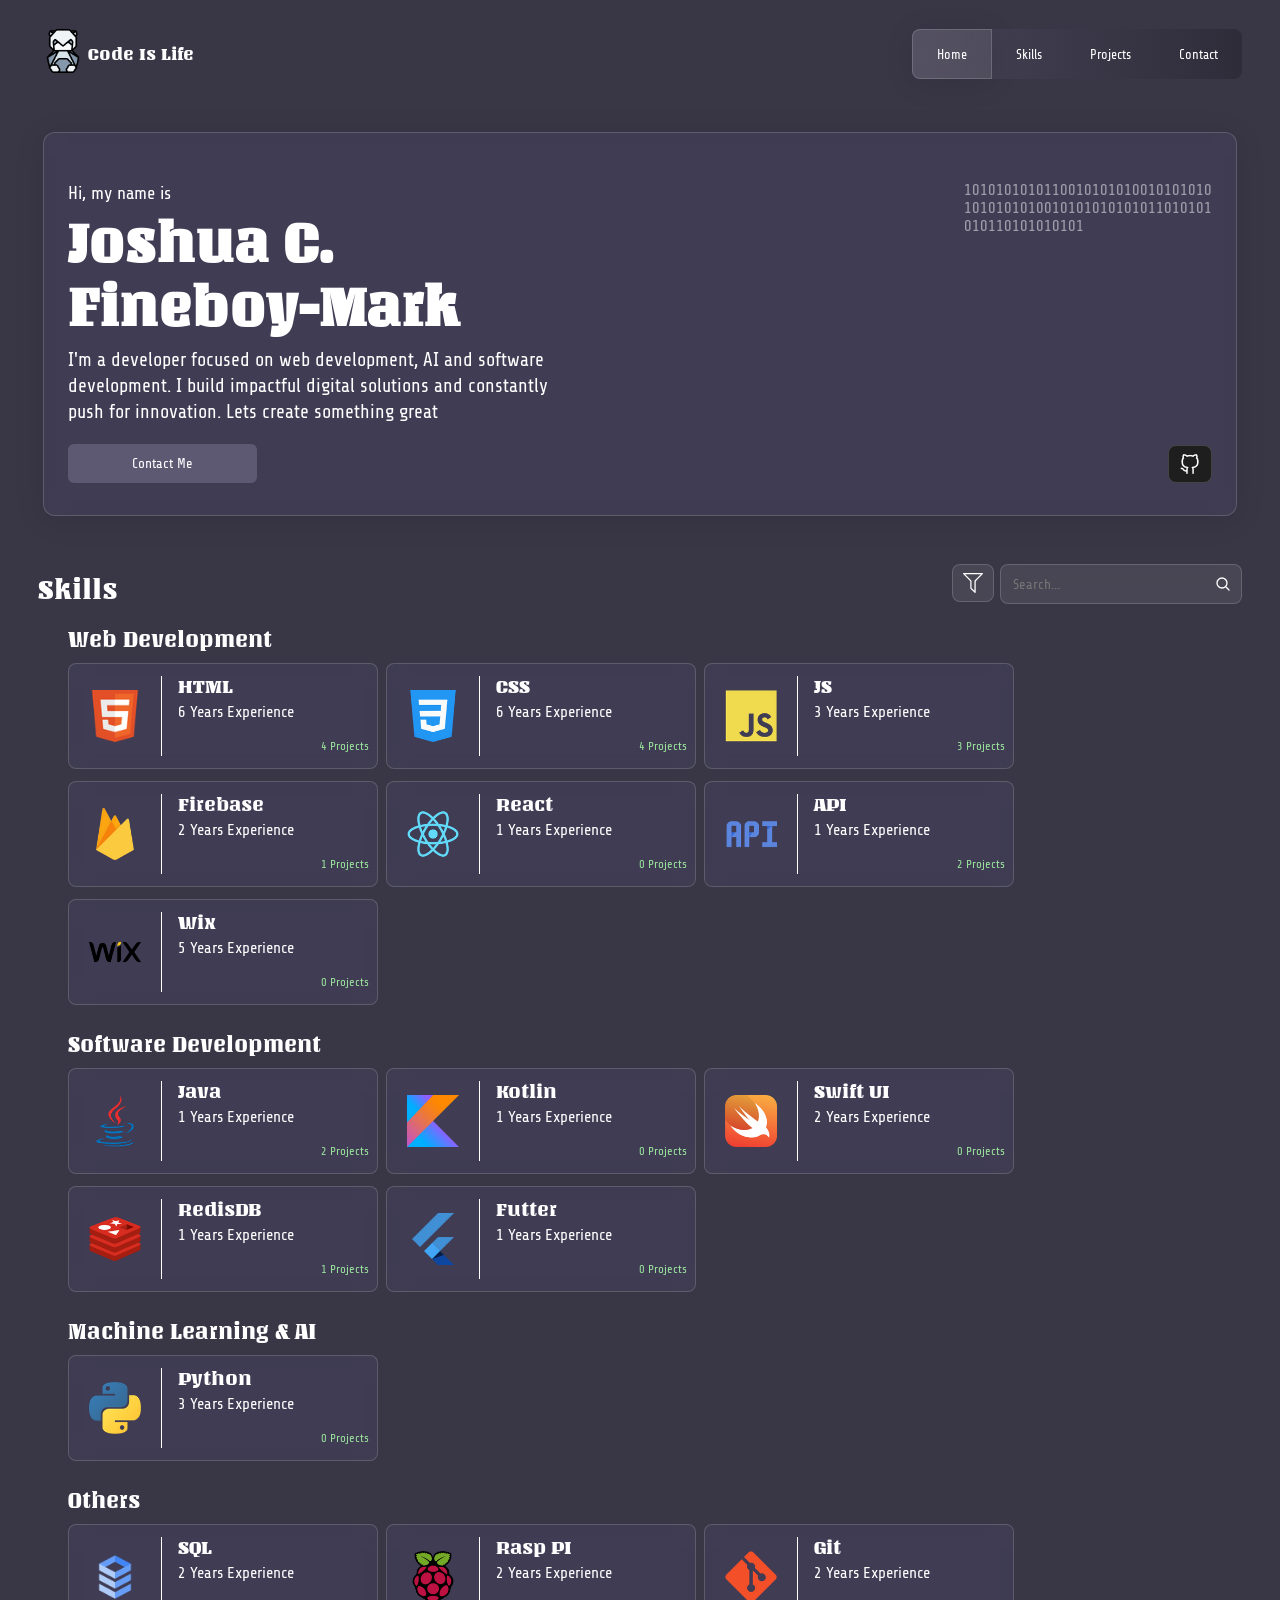
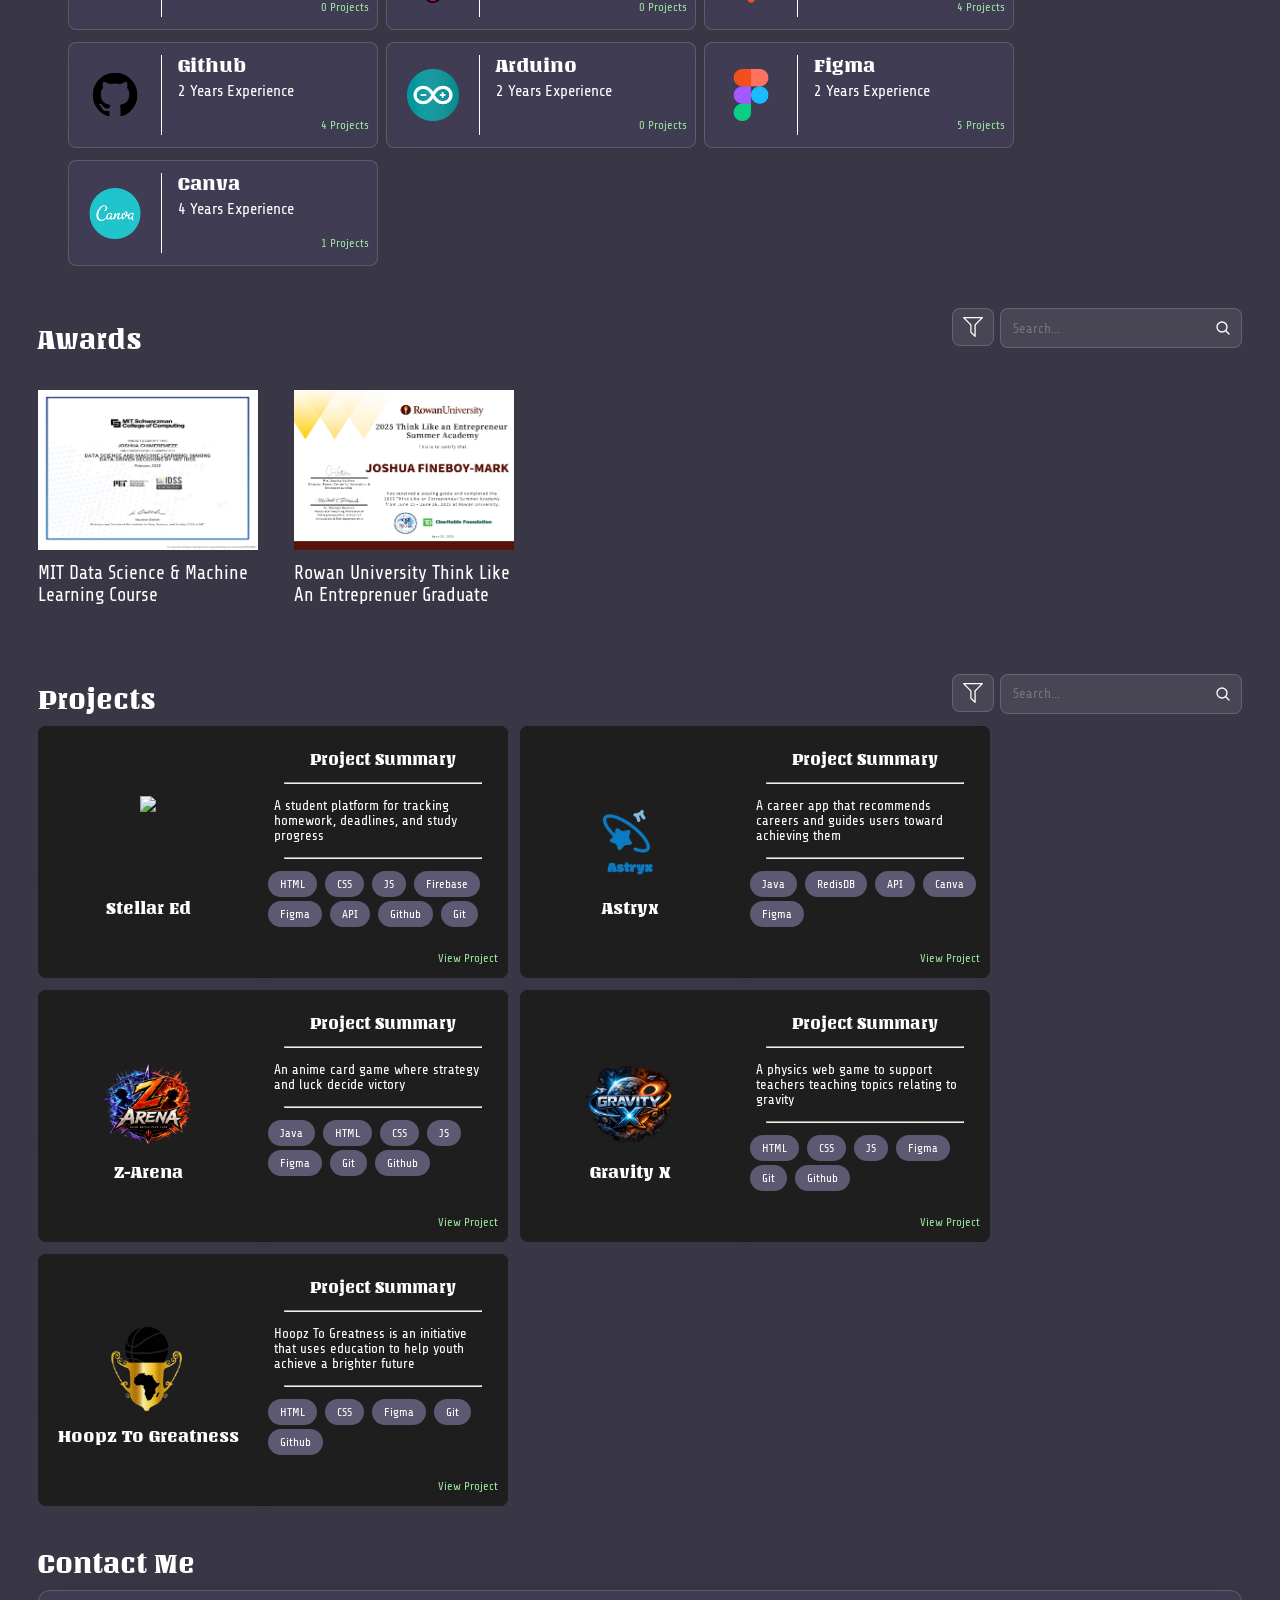
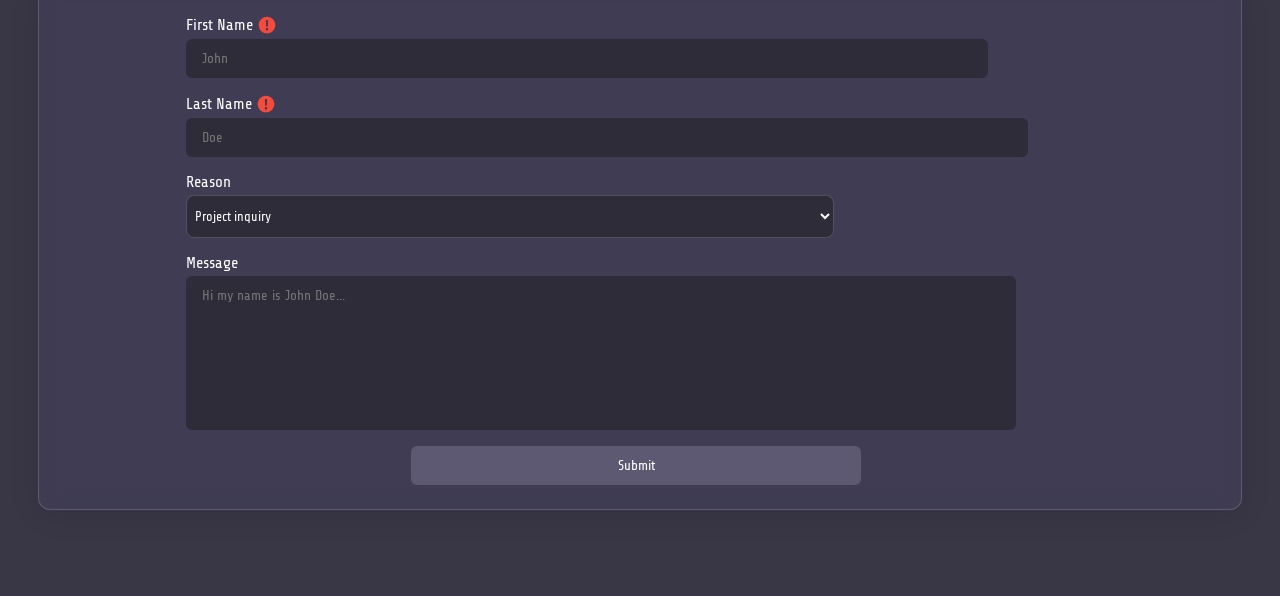
==== index.html @ fdfe2b5c "Rework" ====
<!DOCTYPE html>
<html>

<head>
    <title>Code Is Life | Home</title>
    <meta name="viewport" content="width=device-width, initial-scale=1.0">
    <link rel="stylesheet" href="pages/home/home.css">
    <link rel="icon" href="assets/panda-origami-paper-svgrepo-com.svg">
    <link rel="stylesheet" href="assets/fonts.css">
</head>

<body>
    <nav>
        <div id="logo">
            <img src="assets/panda-origami-paper-svgrepo-com.png">
            <h3>Code Is Life</h3>
        </div>
        <div id="buttons">
            <button id="selected">Home</button>
            <a href="#skills"><button>Skills</button></a>
            <a href="#projects"><button>Projects</button></a>
            <a href="#contact"><button id="end">Contact</button></a>
        </div>
    </nav>
    <div id="content">
        <hero class="glass">
            <div id="topHalf">
                <div>
                    <p class="small">Hi, my name is</p>
                    <h1>Joshua C.<br>Fineboy-Mark</h1>
                    <p class="medium">I'm a developer focused on web development, AI and software development. I build
                        impactful
                        digital solutions and constantly push for innovation. Lets create something great</p>
                </div>
                <div>
                    <p id="binary">1010101010110010101010010101010<br>1010101010010101010101011010101<br>010110101010101
                    </p>
                </div>
            </div>
            <div id="contactButtons">
                <button id="contactMe">Contact Me</button>
                <a href="https://github.com/jakey-techss" target="_blank"><button id="github"><img
                            src="assets/github-svgrepo-com.png"></button></a>
            </div>
        </hero>
        <section id="skills">
            <div class="sectionHeader">
                <div class="searchBar">
                    <h2 class="sectionText">Skills</h2>
                    <div class="filterHolder">
                        <div class="filter" id="skillsFilter">
                            <button class="glassButton"><img src="assets/filter-svgrepo-com.svg"></button>
                            <div class="filterBox" id="skillsFilterBox">
                                <div class="filterContainer">
                                    <div class="sortBy">
                                        <p class="titleFilter">Sort By:</p>
                                        <select>
                                            <option>Default</option>
                                            <option>Projects</option>
                                            <option>Experience</option>
                                        </select>
                                    </div>
                                    <div class="FilterBy">
                                        <p class="titleFilter">Filters:</p>
                                        <div class="filterLevelInput">
                                            <input type="number" placeholder="Minimum Experience">
                                            <hr>
                                            <input type="number" placeholder="Maximum Experience">
                                        </div>
                                        <div class="filterLevelInput">
                                            <input type="number" placeholder="Minimum Projects">
                                            <hr>
                                            <input type="number" placeholder="Maximum Projects">
                                        </div>
                                        <div class="filterLevelCheck">
                                            <p class="titleFilter">Categories</p>
                                            <div class="inputCheck">
                                                <input type="checkbox" id="option1" name="filter" checked>
                                                <label>Web Development</label>
                                            </div>
                                            <div class="inputCheck">
                                                <input type="checkbox" id="option1" name="filter" checked>
                                                <label>Software Development</label>
                                            </div>
                                            <div class="inputCheck">
                                                <input type="checkbox" id="option1" name="filter" checked>
                                                <label>Game Development</label>
                                            </div>
                                            <div class="inputCheck">
                                                <input type="checkbox" id="option1" name="filter" checked>
                                                <label>Machine Learning & AI</label>
                                            </div>
                                        </div>
                                    </div>
                                </div>
                            </div>
                        </div>
                        <div class="searchField glassButton">
                            <input type="text" placeholder="Search...">
                            <img src="assets/search-svgrepo-com.svg">
                        </div>
                    </div>
                </div>
            </div>
            <section class="bodySection">
                <h5 class="sectionTextAdapted">Web Development</h5>
                <div class="Holder" id="Web">
                    
                </div>
            </section>
            <section class="bodySection" style="margin-top: 16px;">
                <h5 class="sectionTextAdapted">Software Development</h5>
                <div class="Holder" id="software">

                </div>
            </section>
            <section class="bodySection" style="margin-top: 16px;">
                <h5 class="sectionTextAdapted">Machine Learning & AI</h5>
                <div class="Holder" id="ML">
                </div>
            </section>
            <section class="bodySection" style="margin-top: 16px;">
                <h5 class="sectionTextAdapted">Others</h5>
                <div class="Holder" id="game">
                </div>
            </section>
        </section>
        <section id="creds">
            <div class="sectionHeader">
                <div class="searchBar">
                    <h2 class="sectionText" style="margin-bottom: 0px;">Awards</h2>
                    <div class="filterHolder">
                        <div class="filter" id="credsFilter">
                            <button class="glassButton"><img src="assets/filter-svgrepo-com.svg"></button>
                            <div class="filterBox" id="credsFilterBox">
                                <div class="filterContainer">
                                    <div class="sortBy">
                                        <p class="titleFilter">Sort By:</p>
                                        <select>
                                            <option>Default</option>
                                            <option>Newest</option>
                                            <option>Oldest</option>
                                        </select>
                                    </div>
                                    <div class="FilterBy">
                                        <div class="filterLevelCheck">
                                            <p class="titleFilter">Categories</p>
                                            <div class="inputCheck">
                                                <input type="checkbox" id="option1" name="filter" checked>
                                                <label>Awards</label>
                                            </div>
                                            <div class="inputCheck">
                                                <input type="checkbox" id="option1" name="filter" checked>
                                                <label>Certifications</label>
                                            </div>
                                        </div>
                                    </div>
                                </div>
                            </div>
                        </div>
                        <div class="searchField glassButton">
                            <input type="text" placeholder="Search...">
                            <img src="assets/search-svgrepo-com.svg">
                        </div>
                    </div>
                </div>
            </div>
            <section id="creds">
                <div class="rowHolder">
                    <div class="cred">
                        <img src="assets/AICRED.png">
                        <p>MIT Data Science & Machine Learning Course </p>
                    </div>
                    <div class="cred">
                        <img src="assets/Business.png">
                        <p>Rowan University Think Like An Entreprenuer Graduate</p>
                    </div>
                </div>
            </section>
        </section>
        <section id="projects">
            <div class="sectionHeader">
                <div class="searchBar">
                    <h2 class="sectionText">Projects</h2>
                    <div class="filterHolder">
                        <div class="filter" id="projectsFilter">
                            <button class="glassButton"><img src="assets/filter-svgrepo-com.svg"></button>
                            <div class="filterBox" id="projectsFilterBox">
                                <div class="filterContainer">
                                    <div class="sortBy">
                                        <p class="titleFilter">Sort By:</p>
                                        <select>
                                            <option>Default</option>
                                            <option>Newest</option>
                                            <option>Oldest</option>
                                        </select>
                                    </div>
                                    <div class="FilterBy">
                                        <div class="filterLevelCheck">
                                            <p class="titleFilter">Categories</p>
                                            <div class="inputCheck">
                                                <input type="checkbox" id="option1" name="filter" checked>
                                                <label>Web Development</label>
                                            </div>
                                            <div class="inputCheck">
                                                <input type="checkbox" id="option1" name="filter" checked>
                                                <label>Software Development</label>
                                            </div>
                                            <div class="inputCheck">
                                                <input type="checkbox" id="option1" name="filter" checked>
                                                <label>Game Development</label>
                                            </div>
                                            <div class="inputCheck">
                                                <input type="checkbox" id="option1" name="filter" checked>
                                                <label>Machine Learning & AI</label>
                                            </div>
                                            <div class="inputCheck" style="margin-top: 12px;">
                                                <input type="checkbox" id="option1" name="filter" checked>
                                                <label>UI Design</label>
                                            </div>
                                            <div class="inputCheck">
                                                <input type="checkbox" id="option1" name="filter" checked>
                                                <label>Competitive Software</label>
                                            </div>
                                            <div class="inputCheck">
                                                <input type="checkbox" id="option1" name="filter" checked>
                                                <label>Project Demo</label>
                                            </div>
                                            <div class="inputCheck">
                                                <input type="checkbox" id="option1" name="filter" checked>
                                                <label>Testable</label>
                                            </div>


                                            <div class="inputCheck" style="margin-top: 12px;">
                                                <input type="checkbox" id="option1" name="filter" checked>
                                                <label>HTML</label>
                                            </div>
                                            <div class="inputCheck">
                                                <input type="checkbox" id="option1" name="filter" checked>
                                                <label>CSS</label>
                                            </div>
                                            <div class="inputCheck">
                                                <input type="checkbox" id="option1" name="filter" checked>
                                                <label>JavaScript</label>
                                            </div>
                                            <div class="inputCheck">
                                                <input type="checkbox" id="option1" name="filter" checked>
                                                <label>Python</label>
                                            </div>
                                            <div class="inputCheck">
                                                <input type="checkbox" id="option1" name="filter" checked>
                                                <label>Python (ML | AI | Data Science)</label>
                                            </div>
                                            <div class="inputCheck">
                                                <input type="checkbox" id="option1" name="filter" checked>
                                                <label>MIT App Inventor 2</label>
                                            </div>
                                            <div class="inputCheck">
                                                <input type="checkbox" id="option1" name="filter" checked>
                                                <label>Firebase</label>
                                            </div>
                                            <div class="inputCheck">
                                                <input type="checkbox" id="option1" name="filter" checked>
                                                <label>Redis DB</label>
                                            </div>
                                            <div class="inputCheck">
                                                <input type="checkbox" id="option1" name="filter" checked>
                                                <label>Java</label>
                                            </div>
                                            <div class="inputCheck">
                                                <input type="checkbox" id="option1" name="filter" checked>
                                                <label>Swift UI</label>
                                            </div>
                                        </div>
                                    </div>
                                </div>
                            </div>
                        </div>
                        <div class="searchField glassButton">
                            <input type="text" placeholder="Search...">
                            <img src="assets/search-svgrepo-com.svg">
                        </div>
                    </div>
                </div>
            </div>
            <section class="bodySection" style="padding: 0;">
                <div class="Holder" id="projectList">
                </div>
            </section>
        </section>
        <section id="contact">
            <div class="sectionHeader">
                <div class="searchBar">
                    <h2 class="sectionText">Contact Me</h2>
                </div>
            </div>
            <section class="bodySection" style="padding: 0;">
                <div class="glass" id="contactHolder">
                    <div>
                        <div class="InputRow">
                            <div class="textInput">
                                <label>First Name <img src="assets/error-svgrepo-com.svg"></label>
                                <input type="text" placeholder="John">
                            </div>
                        </div>
                        <div class="textInput">
                                <label>Last Name <img src="assets/error-svgrepo-com.svg"></label>
                                <input type="text" placeholder="Doe">
                            </div>
                        <div class="textInput">
                            <label>Reason</label>
                            <select>
                                <option>Project inquiry</option>
                                <option>Job offer</option>
                                <option>Feedback</option>
                                <option>Other</option>
                            </select>
                        </div>
                        <div class="textInput">
                            <label>Message</label>
                            <textarea placeholder="Hi my name is John Doe..."></textarea>
                        </div>
                    </div>
                    <div style="display: flex; justify-content: center;">
                            <button id="submit">Submit</button>
                        </div>
                </div>
            </section>
        </section>
    </div>
    <script src="pages/home/home.js"></script>
</body>

</html>
---- pages/home/home.css ----
body {
    background-color: #393646;
    padding: 18px 30px 18px 30px;
    overflow-x: hidden;
}

nav {
    display: flex;
    justify-content: space-between;
    align-items: center;
}

#logo>img {
    width: 50px;
    height: 50px;
}

#logo {
    display: flex;
}

.skill_img {
    width: 120px;
    padding-left: 8px;
    display: flex;
    justify-content: center;
    align-items: center;
    height: 80px;
}

#logo>h3 {
    color: white;
    font-family: "Unlock";
    font-weight: 400;
    font-size: 1.125rem;
    font-style: normal;
}

#buttons {
    height: 50px;
    display: flex;
    justify-content: center;
    border-radius: 8px;
    background-image: linear-gradient(to right, #464356, #2F2C3A);
}

#buttons button:not(#selected) {
    height: 100%;
    border: none;
    font-family: "Share Tech";
    padding: 8px 24px;
    color: white;
    transition: all 1s ease;
    background-color: transparent;
}

#selected {
    height: 100%;
    border: 1px rgba(217, 217, 217, 0.20) solid;
    border-radius: 8px 0px 0px 8px;
    backdrop-filter: blur(10px);
    -webkit-backdrop-filter: blur(10px);
    box-shadow: 0 4px 30px rgba(0, 0, 0, 0.1);
    font-family: "Share Tech";
    padding: 8px 24px;
    color: white;
    background-color: rgba(217, 217, 217, 0.10);
}

#content {
    width: 100%;
    display: flex;
    flex-direction: column;
    align-items: center;
}

#buttons>button:not(#selected):hover {
    background-color: #2F2C3A;
    box-shadow: 0 4px 30px rgba(0, 0, 0, 0.1);
}

button:hover {
    background-color: #2F2C3A;
    box-shadow: 0 4px 30px rgba(0, 0, 0, 0.1);
}

button {
    transition: 500ms all;
}

#contactMe:hover {
    background-color: #2F2C3A;
    box-shadow: 0 4px 30px rgba(0, 0, 0, 0.1);
}

#submit:hover {
    background-color: #2F2C3A;
    box-shadow: 0 4px 30px rgba(0, 0, 0, 0.1);
}

.glass {
    border: 1px rgba(217, 217, 217, 0.20) solid;
    border-radius: 12px;
    backdrop-filter: blur(10px) saturate(150%);
    -webkit-backdrop-filter: blur(10px) saturate(150%);
    box-shadow: 0 4px 30px rgba(0, 0, 0, 0.1);
    color: white;
    background-color: rgba(93, 89, 115, 0.20);
}

body::selection {
    background-color: #98E19A;
}

#end:hover {
    border-radius: 0px 8px 8px 0px;
}

hero {
    margin-top: 50px;
    width: 95%;
    background-color: #5D5973;
    border: none;
    color: white;
    font-family: "Share Tech";
    border-radius: 6px;
    padding: 32px 24px;
    font-size: 0.875rem;
    display: flex;
    z-index: 500;
    flex-direction: column;
    justify-content: space-between;
}

#topHalf {
    display: flex;
    justify-content: space-between;
}

#contactButtons img {
    width: 24px;
    height: 24px;
}

#binary {
    filter: blur(0.6px);
    font-size: 1rem;
    font-family: "Share Tech";
    font-weight: 400;
    font-style: normal;
    color: rgba(255, 255, 255, 0.5);
}

.small {
    font-family: "Share Tech";
    font-size: 1.125rem;
    font-weight: 400;
    margin-bottom: 8px;
    font-style: normal;
}

h1 {
    font-size: 3.5rem;
    line-height: 64px;
    font-family: "Unlock";
    margin-top: 0;
    margin-bottom: 0;
}

.medium {
    font-family: "Share Tech";
    font-size: 1.1875rem;
    margin-top: 8px;
    line-height: 26px;
    font-weight: 400;
    max-width: 55%;
    font-style: normal;
}

#contactButtons {
    display: flex;
    justify-content: space-between;
    align-items: center;
}

#github {
    background-color: #1E1E1E;
    border: 1px rgba(217, 217, 217, 0.20) solid;
    padding: 6px 9px;
    border-radius: 8px;
    display: flex;
    align-items: center;
}

.projectContainer>img {
    height: 90px;
    width: auto;
}

.lefter {
    display: flex;
    background-color: #1E1E1E;
    border-radius: 8px;
}

.projectInfo img {
    width: 16px;
}

.Details {
    color: white;
    font-family: "Unlock";
    margin-top: 24px;
    font-size: 1.0625rem;
    margin-bottom: 14px;
    font-weight: 400;
    font-style: normal;
}

.projectDescription {
    color: white;
    font-family: "Share Tech";
    font-size: 0.875rem;
    width: 95%;
    margin-top: 14px;
    margin-bottom: 14px;
}

.endAlign {
    width: 100%;
    text-align: end;

}

.endAlign>a {
    color: #98E19A;
    font-family: "Share Tech";
    font-size: 0.75rem;
}

.endAlign>a:hover {
    text-decoration: none;
}

.tagContainer {
    width: 100%;
    margin-top: 12px;
    display: flex;
    flex-direction: row;
    flex-wrap: wrap;
    max-height: 64px;
    gap: 4px 8px;
    overflow-y: auto;
    margin-bottom: 8px;
}

.tag:hover {
    cursor: pointer;
    background-color: #393646;
}

.tag {
    font-family: "Share Tech";
    color: white;
    padding: 6px 12px;
    transition: background-color 500ms;
    border-radius: 24px;
    font-size: 0.75rem;
    background-color: #5E5973;
}

.lefter hr {
    color: white;
    width: 85%;
    margin: 0;
    padding: 0;
}

.projectInfo {
    display: flex;
    flex-direction: column;
    align-items: center;
}

.projectInfoHolder {
    background-color: #1E1E1E;
    border-radius: 0px 8px 8px 8px;
    width: 230px;
    max-width: 100%;
    justify-content: start;
    gap: 4px;
    align-items: center;
    justify-content: space-between;
    border: none;
    height: 240px;
    backdrop-filter: blur(10px);
    -webkit-backdrop-filter: blur(10px);
    display: flex;
    flex-direction: column;
    padding: 0px 10px 12px 10px;
}

.projectContainer {
    width: 220px;
    max-width: 100%;
    height: 160px;
    display: flex;
    justify-content: center;
    align-items: end;
    border-radius: 8px 0px 0px 8px;
    background-color: #1E1E1E;
}

#contactMe {
    background-color: #5D5973;
    border: none;
    color: white;
    font-family: "Share Tech";
    border-radius: 6px;
    padding: 12px 64px;
    font-size: 0.875rem;
}

#creds {
    margin-top: 36px;
    width: 100%;
    display: flex;
    flex-direction: column;
}

#projectList {
    gap: 12px;
}

#projects {
    margin-top: 36px;
    width: 100%;
    display: flex;
    flex-direction: column;
}

#skills {
    margin-top: 36px;
    width: 100%;
    display: flex;
    flex-direction: column;
}

.searchBar {
    display: flex;
    width: 100%;
    justify-content: space-between;
    gap: 4px;
    align-items: center;
}

.filter img {
    width: 20px;
}

.searchField img {
    width: 16px;
    height: 16px;
}

.searchField {
    display: flex;
    align-items: center;
    min-width: 220px;
    max-width: 100%;
}

.filterHolder {
    display: flex;
    gap: 6px;
}

.sectionText {
    color: white;
    font-family: "Unlock";
    font-weight: 400;
    font-style: normal;
    font-size: 1.75rem;
    margin-bottom: 12px;
}

.sectionTextAdapted {
    color: white;
    font-family: "Unlock";
    font-weight: 400;
    font-style: normal;
    font-size: 1.375rem;
    margin-top: 12px;
    margin-bottom: 12px;
}

.bodySection {
    padding-left: 30px;
}

.project p {
    color: white;
    margin-top: 12px;
    text-align: center;
    font-family: "Unlock";
    font-size: 1.125rem;
}

.searchField input {
    background-color: transparent;
    border: none;
    margin-right: 22px;
    font-family: "Share Tech";
    color: white;
    font-size: 0.875rem;
    width: 100%;
}

.searchField input:focus {
    background-color: transparent;
    border: none;
    outline: transparent;
}

.glassButton {
    border: 1px rgba(217, 217, 217, 0.20) solid;
    border-radius: 8px;
    backdrop-filter: blur(10px);
    -webkit-backdrop-filter: blur(10px);
    display: flex;
    padding: 0px 10px 0px 10px;
    justify-content: center;
    align-items: center;
    height: 38px;
    background-color: rgba(217, 217, 217, 0.10);
}

.titleFilter {
    color: white;
    font-family: "Share Tech";
    margin-bottom: 6px;
}

.filterLevelInput {
    display: flex;
    gap: 8px;
    margin-bottom: 8px;
    padding-right: 8px;
}

.Holder {
    display: flex;
    justify-content: start;
    gap: 12px 8px;
    flex-wrap: wrap;
}

.skill:hover {
    transform: scale(1.04);
}

select {
    border: 1px rgba(217, 217, 217, 0.20) solid;
    border-radius: 8px;
    backdrop-filter: blur(10px);
    -webkit-backdrop-filter: blur(10px);
    padding: 8px 20px 8px 6px;
    width: 80%;
    color: white;
    outline: none;
    font-family: "Share Tech";
    background-color: rgba(217, 217, 217, 0.10);
}

option {
    background-color: #1E1E1E;
    color: white;
}

#skillsFilter:hover {
    #skillsFilterBox {
        opacity: 1;
        visibility: visible;
    }
}

#credsFilter:hover {
    #credsFilterBox {
        opacity: 1;
        visibility: visible;
    }
}

#projectsFilter:hover {
    #projectsFilterBox {
        opacity: 1;
        visibility: visible;
    }
}

#projectsFilterBox {
    transition: all 100ms;
    opacity: 0;
    visibility: hidden;
}

#credsFilterBox {
    transition: all 100ms;
    opacity: 0;
    visibility: hidden;
}

#skillsFilterBox {
    transition: all 100ms;
    opacity: 0;
    visibility: hidden;
}

.inputCheck>label {
    color: white;
    font-family: "Share Tech";
    margin-right: 2px;
}

input[type="checkbox"] {
    accent-color: #2F2C3A;
}

input[type="number"] {
    border: 1px rgba(217, 217, 217, 0.20) solid;
    border-radius: 8px;
    backdrop-filter: blur(10px);
    -webkit-backdrop-filter: blur(10px);
    padding: 9px 20px 9px 6px;
    width: 80%;
    color: white;
    font-family: "Share Tech";
    background-color: rgba(217, 217, 217, 0.10);
}

input[type="number"]:focus {
    outline: transparent;
    border: 2px rgba(217, 217, 217, 0.20) solid;
}

.filterContainer {
    padding: 4px 0px 24px 12px;
    border-radius: 8px;
    width: 300px;
    max-width: 100%;
    z-index: 500000;
    backdrop-filter: blur(10px) saturate(150%);
    -webkit-backdrop-filter: blur(10px) saturate(150%);
    background-color: rgba(93, 89, 115, 0.20);
    border: 1px rgba(217, 217, 217, 0.20) solid;
}

.filterBox {
    padding-top: 12px;
    z-index: 500000;
    position: absolute;
}


/* width */
::-webkit-scrollbar {
    width: 6px;
    height: 6px;
    border-radius: 10px;
}

/* Track */
::-webkit-scrollbar-track {
    background-color: rgba(217, 217, 217, 0.10);
    border-radius: 10px;
}

/* Handle */
::-webkit-scrollbar-thumb {
    background: #98E19A;
    border-radius: 10px;
}

/* Handle on hover */
::-webkit-scrollbar-thumb:hover {
    background: #98E19A;
}

.skill {
    border: 1px rgba(217, 217, 217, 0.20) solid;
    border-radius: 8px;
    backdrop-filter: blur(10px) saturate(150%);
    -webkit-backdrop-filter: blur(10px) saturate(150%);
    background-color: rgba(93, 89, 115, 0.20);
    width: 300px;
    max-width: 100%;
    padding: 20px 8px 20px 0px;
    height: 64px;
    margin: 0;
    display: flex;
    transition: all 300ms ease;
    align-items: center;
    justify-content: space-between;
    gap: 8px;
    color: white;
}

.skill img {
    width: 52px;
    height: 52px;
    margin: 0;
}

.info {
    border-left: solid 1px white;
    height: 80px;
    width: 100%;
    padding-left: 16px;
}

.title {
    font-family: "Unlock";
    margin-bottom: 0;
    margin-top: 0;
    font-size: 1.25rem;
    font-weight: 400;
    font-style: normal;
}

.exp {
    font-family: "Share Tech";
    margin-bottom: 0;
    margin-top: 6px;
    font-size: 1rem;
    font-weight: 400;
    font-style: normal;
}

.projects {
    color: #98E19A;
    font-family: "Share Tech";
    margin-bottom: 0;
    margin-top: 18px;
    font-size: 0.75rem;
    text-align: end;
    font-weight: 400;
    font-style: normal;
}

input[type=number]::-webkit-inner-spin-button,
input[type=number]::-webkit-outer-spin-button {
    -webkit-appearance: none;
    margin: 0;
}

/* Firefox */
input[type=number] {
    -moz-appearance: textfield;
    appearance: textfield;
}

.cred>img {
    height: 160px;
    width: 220px;
    max-width: 100%;
    margin: 0;
    padding: 0;
}

.cred>p {
    color: white;
    font-family: "Share Tech";
    margin-top: 8px;
    font-size: 1.1875rem;
    max-width: 220px;
}

.rowHolder {
    display: flex;
    gap: 36px;
    overflow-x: auto;
}

label>img {
    width: 20px;
}

#contact label {
    font-family: "Share Tech";
}

#contact {
    width: 100%;
    margin-bottom: 60px;
    margin-top: 20px;
}

#contact .glass {
    padding: 24px 20px 24px 12px;
    max-width: 100%;
    display: flex;
    flex-direction: column;
}

.InputRow {
    width: 95%;
}

.textInput {
    display: flex;
    flex-direction: column;
    gap: 4px;
    min-width: 250px;
    width: 90%;
    margin-bottom: 16px;
}

.textInput>label {
    display: flex;
    align-items: center;
    gap: 4px;
}

.textInput>input {
    background-color: #2F2C3A;
    border: none;
    margin-right: 22px;
    transition: all 350ms;
    font-family: "Share Tech";
    color: white;
    padding: 12px 16px 12px 16px;
    border-radius: 6px;
    font-size: 0.875rem;
    width: 100%;
}

#contactHolder>div {
    max-width: 1100px;
    min-width: 900px;
}

#contactHolder {
    display: flex;
    align-items: center;
}

textarea {
    height: 130px;
    background-color: #2F2C3A;
    border: none;
    margin-right: 22px;
    font-family: "Share Tech";
    color: white;
    padding: 12px 4px 12px 16px;
    border-radius: 6px;
    font-size: 0.875rem;
    width: 100%;
    resize: none;
}

#contact select {
    background-color: #2F2C3A;
    padding: 12px 4px 12px 4px;
}

#contact input:focus {
    background-color: #393646;
    border: none;
    outline: transparent;
}

#contact input:focus {
    background-color: #393646;
    border: none;
    outline: transparent;
}

#submit {
    background-color: #5D5973;
    border: none;
    color: white;
    width: 50%;
    font-family: "Share Tech";
    border-radius: 6px;
    padding: 12px 64px;
    font-size: 0.875rem;
}

@media (max-width:1172px) {
    .filterHolder {
        display: none;
    }

    .lefter {
        background-color: transparent;
    }

    #binary {
        display: none;
    }

    body {
        padding: 0;
        margin: 0;
    }

    h3 {
        font-size: 1.125rem;
    }

    nav {
        background-color: #2F2C3A;
        border-radius: 0px;
        align-items: center;
        display: flex;
        position: sticky;
        top: 0;
        z-index: 100000000000;
        padding: 12px 12px 8px 24px;
    }

    #buttons {
        background-image: none;
        border-radius: 0px;
        height: 36px;
    }

    #contact {
        width: 90%;
    }

    .projectContainer {

        align-items: center;
        border-radius: 8px;

    }

    #selected {
        height: 100%;
        border: 1px rgba(217, 217, 217, 0.20) solid;
        border-radius: 20px;
        backdrop-filter: blur(10px);
        -webkit-backdrop-filter: blur(10px);
        box-shadow: none;
        font-family: "Share Tech";
        padding: 8px 24px;
        color: white;
        background-color: rgba(217, 217, 217, 0.10);
    }

    #buttons>button:not(#selected) {
        height: 100%;
        border: none;
        font-family: "Share Tech";
        padding: 8px 24px;
        color: white;
        border-radius: 20px;
        margin-left: 8px;
        transition: all 1s ease;
        background-color: transparent;
    }

    #buttons>button:not(#selected):hover {
        background-color: #1E1E1E;
    }

    #buttons>button:hover {
        background-color: #1E1E1E;
    }

    hero {
        width: 88%;
    }

    .medium {
        font-size: 1.125px;
        width: 80%;
        max-width: 100%;
    }

    #skills {
        width: 95%;
    }

    #creds {
        width: 95%;
    }

    #projects {
        width: 95%;
    }
}

@media (max-width:1100px) {
    body {
        padding: 0;
        margin: 0;
    }

    .InputRow {
        flex-direction: column;
        gap: 5px;
    }

    #contact select {
        width: 400px;
        max-width: 100%;
    }

    .project p {
        text-align: start;
        margin-top: 8px;

    }

    .info {
        display: flex;
        flex-direction: column;
        justify-content: space-evenly;
        height: 46px;
        padding: 0;
        margin: 0;
        border-left: none;
    }

    .project {
        display: flex;
        flex-direction: column;
        align-items: center;
    }

    .skill {
        width: 120px;
        max-width: 100%;
        height: 80px;
        gap: 3px;
        padding-right: 0;
        text-align: center;
        justify-content: center;
        flex-direction: column;
    }

    .title {
        font-size: 1.125rem;
        width: 95%;
    }

    .exp {
        display: none;
    }

    .projects {
        text-align: center;
        margin-top: 2px;
    }

    #logo {
        display: none;
    }

    hero {
        width: 80%;
    }

    nav {
        justify-content: space-around;
        padding: 16px 0px 16px 0px;
        width: 100%;
    }

    #buttons {
        justify-content: space-evenly;
        width: 100%;
    }

    h1 {
        font-size: 2.75rem;
        line-height: 56px;
    }

    .medium {
        font-size: 1.125rem;
        width: 90%;
        max-width: 100%;
    }

    .sectionText {
        font-size: 1.75rem;
    }

    .skill img {
        width: 48px;
        height: 48px;
        margin: 0;
        margin: 0;
    }

    .skill_img {
        padding: 0;
        width: auto;
        margin-bottom: 4px;
    }

    .rowHolder {
        overflow-x: hidden;
        flex-wrap: wrap;
        gap: 3px 2%;
    }

    .projectInfoHolder {
        display: none;
    }

    .projectContainer {
        width: 120px;
        max-width: 100%;
        height: 120px;
    }

    .projectContainer img {
        width: 70px;
        height: auto;
    }

    .project>p {
        text-align: center;
        max-width: 100%;
    }

    .Holder {
        justify-content: start;
        gap: 10px;
    }
}
---- assets/fonts.css ----
@import url('https://fonts.googleapis.com/css2?family=Share+Tech&family=Unlock&display=swap');
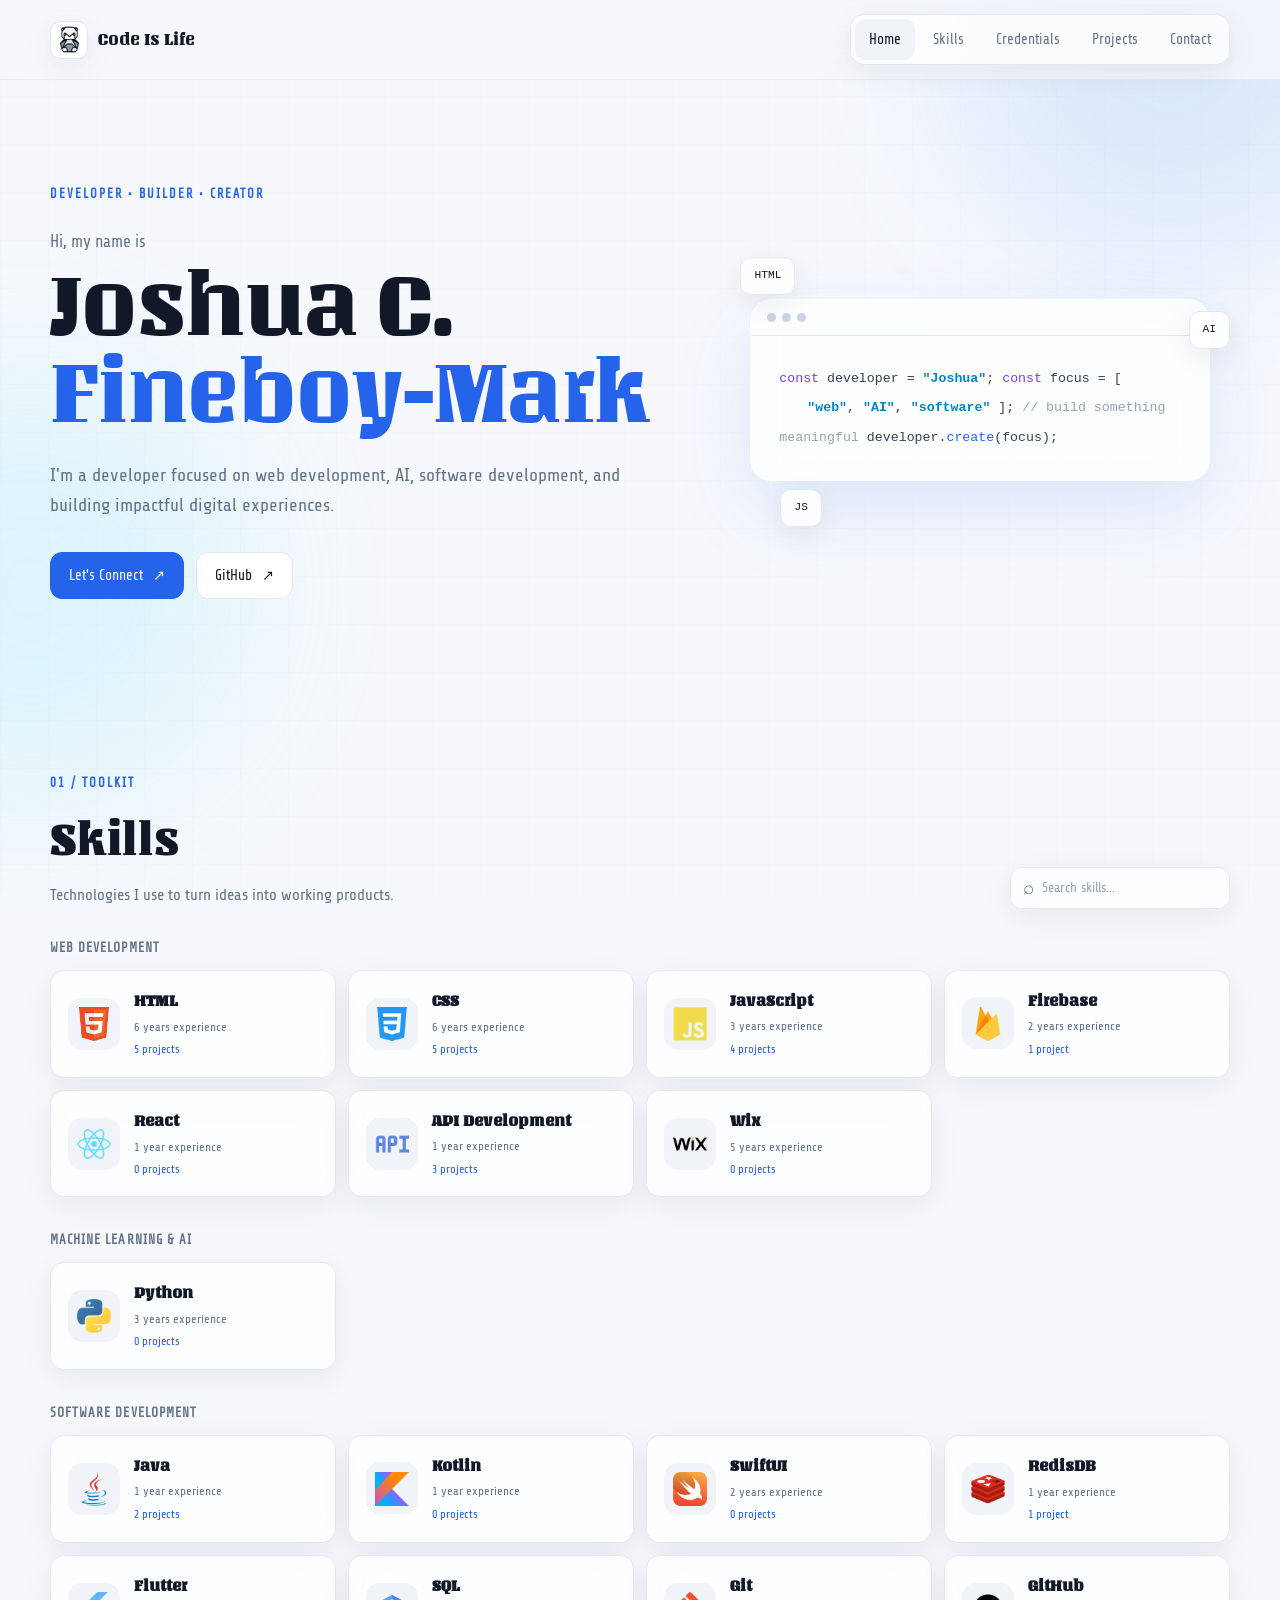
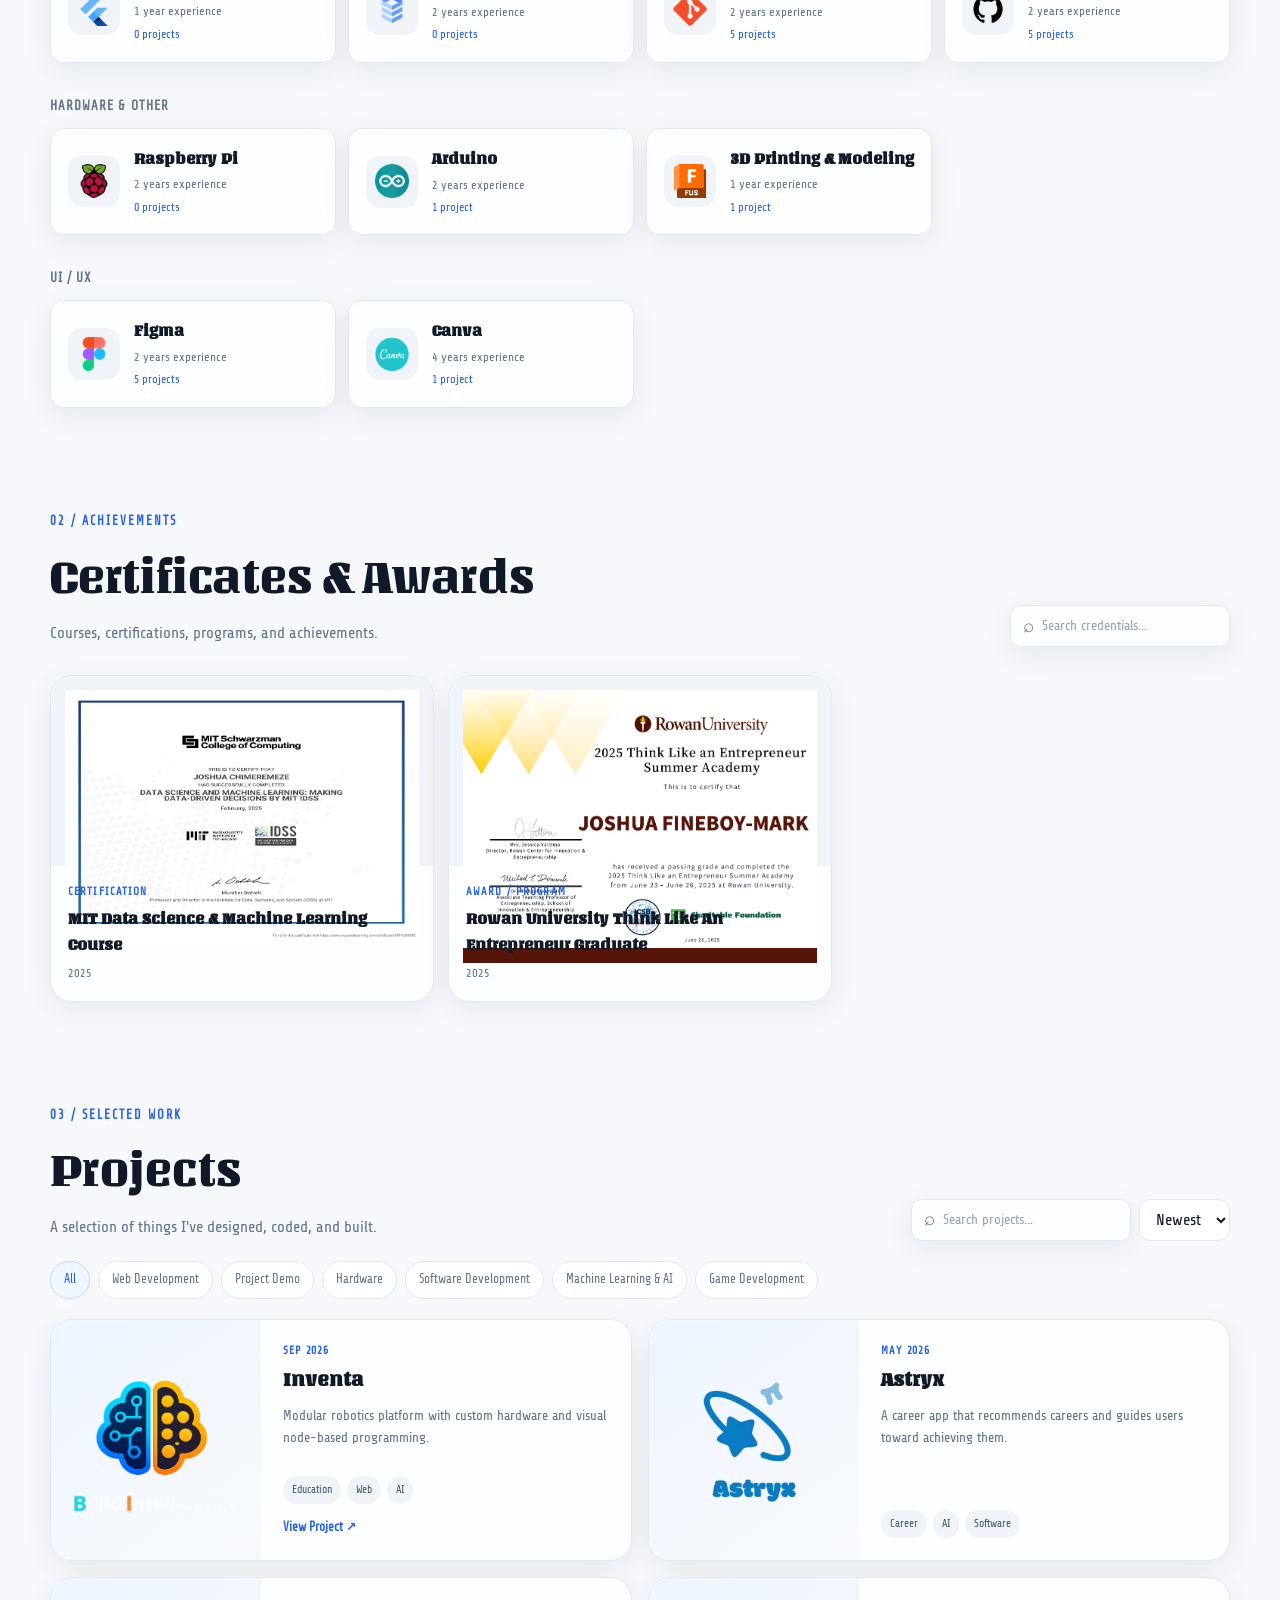
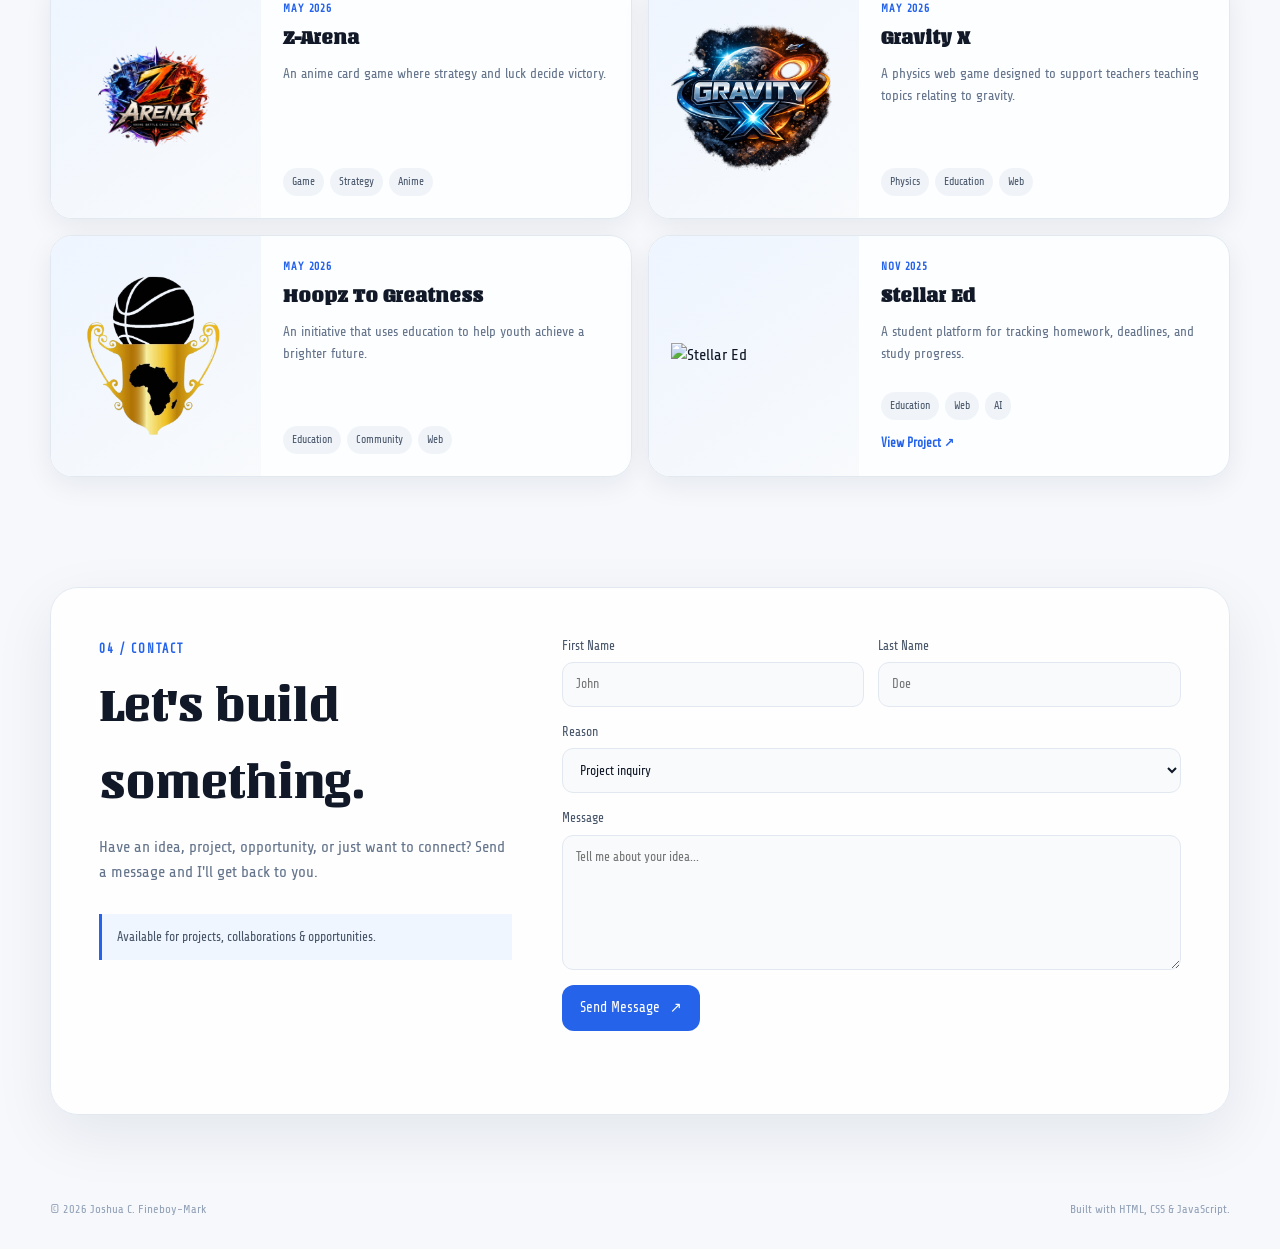
==== commit 151cb7fc: "Rework" ====
--- a/index.html
+++ b/index.html
@@ -1,335 +1,193 @@
 <!DOCTYPE html>
-<html>
+<html lang="en">
+<head>
+    <meta charset="UTF-8">
+    <meta name="viewport" content="width=device-width, initial-scale=1.0">
+    <meta name="description" content="Joshua C. Fineboy-Mark — developer portfolio">
+    <title>Joshua C. Fineboy-Mark | Portfolio</title>
 
-<head>
-    <title>Code Is Life | Home</title>
-    <meta name="viewport" content="width=device-width, initial-scale=1.0">
-    <link rel="stylesheet" href="pages/home/home.css">
     <link rel="icon" href="assets/panda-origami-paper-svgrepo-com.svg">
     <link rel="stylesheet" href="assets/fonts.css">
+    <link rel="stylesheet" href="pages/home/home.css">
 </head>
 
 <body>
-    <nav>
-        <div id="logo">
-            <img src="assets/panda-origami-paper-svgrepo-com.png">
-            <h3>Code Is Life</h3>
-        </div>
-        <div id="buttons">
-            <button id="selected">Home</button>
-            <a href="#skills"><button>Skills</button></a>
-            <a href="#projects"><button>Projects</button></a>
-            <a href="#contact"><button id="end">Contact</button></a>
-        </div>
-    </nav>
-    <div id="content">
-        <hero class="glass">
-            <div id="topHalf">
-                <div>
-                    <p class="small">Hi, my name is</p>
-                    <h1>Joshua C.<br>Fineboy-Mark</h1>
-                    <p class="medium">I'm a developer focused on web development, AI and software development. I build
-                        impactful
-                        digital solutions and constantly push for innovation. Lets create something great</p>
-                </div>
-                <div>
-                    <p id="binary">1010101010110010101010010101010<br>1010101010010101010101011010101<br>010110101010101
-                    </p>
+    <div class="page-bg" aria-hidden="true">
+        <span class="orb orb-one"></span>
+        <span class="orb orb-two"></span>
+        <span class="grid-overlay"></span>
+    </div>
+
+    <header class="site-header">
+        <nav class="nav container" aria-label="Main navigation">
+            <a class="brand" href="#home" aria-label="Go to home">
+                <span class="brand-mark">
+                    <img src="assets/panda-origami-paper-svgrepo-com.png" alt="">
+                </span>
+                <span>Code Is Life</span>
+            </a>
+
+            <div class="nav-links">
+                <a class="nav-link active" href="#home">Home</a>
+                <a class="nav-link" href="#skills">Skills</a>
+                <a class="nav-link" href="#credentials">Credentials</a>
+                <a class="nav-link" href="#projects">Projects</a>
+                <a class="nav-link" href="#contact">Contact</a>
+            </div>
+        </nav>
+    </header>
+
+    <main id="home">
+        <section class="hero container" aria-labelledby="hero-title">
+            <div class="hero-copy">
+                <span class="eyebrow">DEVELOPER • BUILDER • CREATOR</span>
+                <p class="hero-intro">Hi, my name is</p>
+                <h1 id="hero-title">Joshua C.<br><span>Fineboy-Mark</span></h1>
+                <p class="hero-description">
+                    I'm a developer focused on web development, AI, software development,
+                    and building impactful digital experiences.
+                </p>
+
+                <div class="hero-actions">
+                    <a class="button button-primary" href="#contact">Let's Connect <span>↗</span></a>
+                    <a class="button button-secondary" href="https://github.com/jakey-techss" target="_blank" rel="noopener">
+                        GitHub <span>↗</span>
+                    </a>
                 </div>
             </div>
-            <div id="contactButtons">
-                <button id="contactMe">Contact Me</button>
-                <a href="https://github.com/jakey-techss" target="_blank"><button id="github"><img
-                            src="assets/github-svgrepo-com.png"></button></a>
-            </div>
-        </hero>
-        <section id="skills">
-            <div class="sectionHeader">
-                <div class="searchBar">
-                    <h2 class="sectionText">Skills</h2>
-                    <div class="filterHolder">
-                        <div class="filter" id="skillsFilter">
-                            <button class="glassButton"><img src="assets/filter-svgrepo-com.svg"></button>
-                            <div class="filterBox" id="skillsFilterBox">
-                                <div class="filterContainer">
-                                    <div class="sortBy">
-                                        <p class="titleFilter">Sort By:</p>
-                                        <select>
-                                            <option>Default</option>
-                                            <option>Projects</option>
-                                            <option>Experience</option>
-                                        </select>
-                                    </div>
-                                    <div class="FilterBy">
-                                        <p class="titleFilter">Filters:</p>
-                                        <div class="filterLevelInput">
-                                            <input type="number" placeholder="Minimum Experience">
-                                            <hr>
-                                            <input type="number" placeholder="Maximum Experience">
-                                        </div>
-                                        <div class="filterLevelInput">
-                                            <input type="number" placeholder="Minimum Projects">
-                                            <hr>
-                                            <input type="number" placeholder="Maximum Projects">
-                                        </div>
-                                        <div class="filterLevelCheck">
-                                            <p class="titleFilter">Categories</p>
-                                            <div class="inputCheck">
-                                                <input type="checkbox" id="option1" name="filter" checked>
-                                                <label>Web Development</label>
-                                            </div>
-                                            <div class="inputCheck">
-                                                <input type="checkbox" id="option1" name="filter" checked>
-                                                <label>Software Development</label>
-                                            </div>
-                                            <div class="inputCheck">
-                                                <input type="checkbox" id="option1" name="filter" checked>
-                                                <label>Game Development</label>
-                                            </div>
-                                            <div class="inputCheck">
-                                                <input type="checkbox" id="option1" name="filter" checked>
-                                                <label>Machine Learning & AI</label>
-                                            </div>
-                                        </div>
-                                    </div>
-                                </div>
-                            </div>
-                        </div>
-                        <div class="searchField glassButton">
-                            <input type="text" placeholder="Search...">
-                            <img src="assets/search-svgrepo-com.svg">
-                        </div>
+
+            <div class="hero-tech" aria-hidden="true">
+                <div class="tech-window">
+                    <div class="window-bar">
+                        <span></span><span></span><span></span>
+                    </div>
+                    <div class="code-lines">
+                        <span><i>const</i> developer = <b>"Joshua"</b>;</span>
+                        <span><i>const</i> focus = [</span>
+                        <span class="indent"><b>"web"</b>, <b>"AI"</b>, <b>"software"</b></span>
+                        <span>];</span>
+                        <span class="comment">// build something meaningful</span>
+                        <span>developer.<em>create</em>(focus);</span>
                     </div>
                 </div>
+                <div class="floating-chip chip-one">HTML</div>
+                <div class="floating-chip chip-two">AI</div>
+                <div class="floating-chip chip-three">JS</div>
             </div>
-            <section class="bodySection">
-                <h5 class="sectionTextAdapted">Web Development</h5>
-                <div class="Holder" id="Web">
-                    
+        </section>
+
+        <section class="section container" id="skills" aria-labelledby="skills-title">
+            <div class="section-heading">
+                <div>
+                    <span class="section-kicker">01 / TOOLKIT</span>
+                    <h2 id="skills-title">Skills</h2>
+                    <p>Technologies I use to turn ideas into working products.</p>
                 </div>
-            </section>
-            <section class="bodySection" style="margin-top: 16px;">
-                <h5 class="sectionTextAdapted">Software Development</h5>
-                <div class="Holder" id="software">
-
-                </div>
-            </section>
-            <section class="bodySection" style="margin-top: 16px;">
-                <h5 class="sectionTextAdapted">Machine Learning & AI</h5>
-                <div class="Holder" id="ML">
-                </div>
-            </section>
-            <section class="bodySection" style="margin-top: 16px;">
-                <h5 class="sectionTextAdapted">Others</h5>
-                <div class="Holder" id="game">
-                </div>
-            </section>
-        </section>
-        <section id="creds">
-            <div class="sectionHeader">
-                <div class="searchBar">
-                    <h2 class="sectionText" style="margin-bottom: 0px;">Awards</h2>
-                    <div class="filterHolder">
-                        <div class="filter" id="credsFilter">
-                            <button class="glassButton"><img src="assets/filter-svgrepo-com.svg"></button>
-                            <div class="filterBox" id="credsFilterBox">
-                                <div class="filterContainer">
-                                    <div class="sortBy">
-                                        <p class="titleFilter">Sort By:</p>
-                                        <select>
-                                            <option>Default</option>
-                                            <option>Newest</option>
-                                            <option>Oldest</option>
-                                        </select>
-                                    </div>
-                                    <div class="FilterBy">
-                                        <div class="filterLevelCheck">
-                                            <p class="titleFilter">Categories</p>
-                                            <div class="inputCheck">
-                                                <input type="checkbox" id="option1" name="filter" checked>
-                                                <label>Awards</label>
-                                            </div>
-                                            <div class="inputCheck">
-                                                <input type="checkbox" id="option1" name="filter" checked>
-                                                <label>Certifications</label>
-                                            </div>
-                                        </div>
-                                    </div>
-                                </div>
-                            </div>
-                        </div>
-                        <div class="searchField glassButton">
-                            <input type="text" placeholder="Search...">
-                            <img src="assets/search-svgrepo-com.svg">
-                        </div>
-                    </div>
+                <div class="section-controls">
+                    <label class="search">
+                        <span>⌕</span>
+                        <input id="skillsSearch" type="search" placeholder="Search skills..." aria-label="Search skills">
+                    </label>
                 </div>
             </div>
-            <section id="creds">
-                <div class="rowHolder">
-                    <div class="cred">
-                        <img src="assets/AICRED.png">
-                        <p>MIT Data Science & Machine Learning Course </p>
-                    </div>
-                    <div class="cred">
-                        <img src="assets/Business.png">
-                        <p>Rowan University Think Like An Entreprenuer Graduate</p>
-                    </div>
+
+            <div id="skillsGrid" class="skills-grid"></div>
+        </section>
+
+        <section class="section container" id="credentials" aria-labelledby="credentials-title">
+            <div class="section-heading">
+                <div>
+                    <span class="section-kicker">02 / ACHIEVEMENTS</span>
+                    <h2 id="credentials-title">Certificates & Awards</h2>
+                    <p>Courses, certifications, programs, and achievements.</p>
                 </div>
-            </section>
+                <label class="search">
+                    <span>⌕</span>
+                    <input id="credentialsSearch" type="search" placeholder="Search credentials..." aria-label="Search credentials">
+                </label>
+            </div>
+
+            <div id="credentialsGrid" class="credentials-grid"></div>
         </section>
-        <section id="projects">
-            <div class="sectionHeader">
-                <div class="searchBar">
-                    <h2 class="sectionText">Projects</h2>
-                    <div class="filterHolder">
-                        <div class="filter" id="projectsFilter">
-                            <button class="glassButton"><img src="assets/filter-svgrepo-com.svg"></button>
-                            <div class="filterBox" id="projectsFilterBox">
-                                <div class="filterContainer">
-                                    <div class="sortBy">
-                                        <p class="titleFilter">Sort By:</p>
-                                        <select>
-                                            <option>Default</option>
-                                            <option>Newest</option>
-                                            <option>Oldest</option>
-                                        </select>
-                                    </div>
-                                    <div class="FilterBy">
-                                        <div class="filterLevelCheck">
-                                            <p class="titleFilter">Categories</p>
-                                            <div class="inputCheck">
-                                                <input type="checkbox" id="option1" name="filter" checked>
-                                                <label>Web Development</label>
-                                            </div>
-                                            <div class="inputCheck">
-                                                <input type="checkbox" id="option1" name="filter" checked>
-                                                <label>Software Development</label>
-                                            </div>
-                                            <div class="inputCheck">
-                                                <input type="checkbox" id="option1" name="filter" checked>
-                                                <label>Game Development</label>
-                                            </div>
-                                            <div class="inputCheck">
-                                                <input type="checkbox" id="option1" name="filter" checked>
-                                                <label>Machine Learning & AI</label>
-                                            </div>
-                                            <div class="inputCheck" style="margin-top: 12px;">
-                                                <input type="checkbox" id="option1" name="filter" checked>
-                                                <label>UI Design</label>
-                                            </div>
-                                            <div class="inputCheck">
-                                                <input type="checkbox" id="option1" name="filter" checked>
-                                                <label>Competitive Software</label>
-                                            </div>
-                                            <div class="inputCheck">
-                                                <input type="checkbox" id="option1" name="filter" checked>
-                                                <label>Project Demo</label>
-                                            </div>
-                                            <div class="inputCheck">
-                                                <input type="checkbox" id="option1" name="filter" checked>
-                                                <label>Testable</label>
-                                            </div>
 
-
-                                            <div class="inputCheck" style="margin-top: 12px;">
-                                                <input type="checkbox" id="option1" name="filter" checked>
-                                                <label>HTML</label>
-                                            </div>
-                                            <div class="inputCheck">
-                                                <input type="checkbox" id="option1" name="filter" checked>
-                                                <label>CSS</label>
-                                            </div>
-                                            <div class="inputCheck">
-                                                <input type="checkbox" id="option1" name="filter" checked>
-                                                <label>JavaScript</label>
-                                            </div>
-                                            <div class="inputCheck">
-                                                <input type="checkbox" id="option1" name="filter" checked>
-                                                <label>Python</label>
-                                            </div>
-                                            <div class="inputCheck">
-                                                <input type="checkbox" id="option1" name="filter" checked>
-                                                <label>Python (ML | AI | Data Science)</label>
-                                            </div>
-                                            <div class="inputCheck">
-                                                <input type="checkbox" id="option1" name="filter" checked>
-                                                <label>MIT App Inventor 2</label>
-                                            </div>
-                                            <div class="inputCheck">
-                                                <input type="checkbox" id="option1" name="filter" checked>
-                                                <label>Firebase</label>
-                                            </div>
-                                            <div class="inputCheck">
-                                                <input type="checkbox" id="option1" name="filter" checked>
-                                                <label>Redis DB</label>
-                                            </div>
-                                            <div class="inputCheck">
-                                                <input type="checkbox" id="option1" name="filter" checked>
-                                                <label>Java</label>
-                                            </div>
-                                            <div class="inputCheck">
-                                                <input type="checkbox" id="option1" name="filter" checked>
-                                                <label>Swift UI</label>
-                                            </div>
-                                        </div>
-                                    </div>
-                                </div>
-                            </div>
-                        </div>
-                        <div class="searchField glassButton">
-                            <input type="text" placeholder="Search...">
-                            <img src="assets/search-svgrepo-com.svg">
-                        </div>
-                    </div>
+        <section class="section container" id="projects" aria-labelledby="projects-title">
+            <div class="section-heading">
+                <div>
+                    <span class="section-kicker">03 / SELECTED WORK</span>
+                    <h2 id="projects-title">Projects</h2>
+                    <p>A selection of things I've designed, coded, and built.</p>
+                </div>
+                <div class="section-controls project-controls">
+                    <label class="search">
+                        <span>⌕</span>
+                        <input id="projectsSearch" type="search" placeholder="Search projects..." aria-label="Search projects">
+                    </label>
+                    <select id="projectSort" aria-label="Sort projects">
+                        <option value="newest">Newest</option>
+                        <option value="oldest">Oldest</option>
+                        <option value="name">Name</option>
+                    </select>
                 </div>
             </div>
-            <section class="bodySection" style="padding: 0;">
-                <div class="Holder" id="projectList">
+
+            <div id="projectFilters" class="filter-pills" aria-label="Project categories"></div>
+            <div id="projectGrid" class="projects-grid"></div>
+        </section>
+
+        <section class="section container" id="contact" aria-labelledby="contact-title">
+            <div class="contact-card">
+                <div class="contact-copy">
+                    <span class="section-kicker">04 / CONTACT</span>
+                    <h2 id="contact-title">Let's build something.</h2>
+                    <p>
+                        Have an idea, project, opportunity, or just want to connect?
+                        Send a message and I'll get back to you.
+                    </p>
+                    <div class="contact-note">Available for projects, collaborations & opportunities.</div>
                 </div>
-            </section>
+
+                <form id="contactForm" class="contact-form">
+                    <div class="form-row">
+                        <label>
+                            First Name
+                            <input name="firstName" type="text" placeholder="John" required>
+                        </label>
+                        <label>
+                            Last Name
+                            <input name="lastName" type="text" placeholder="Doe" required>
+                        </label>
+                    </div>
+
+                    <label>
+                        Reason
+                        <select name="reason">
+                            <option>Project inquiry</option>
+                            <option>Job offer</option>
+                            <option>Collaboration</option>
+                            <option>Feedback</option>
+                            <option>Other</option>
+                        </select>
+                    </label>
+
+                    <label>
+                        Message
+                        <textarea name="message" placeholder="Tell me about your idea..." required></textarea>
+                    </label>
+
+                    <button class="button button-primary submit-button" type="submit">
+                        Send Message <span>↗</span>
+                    </button>
+                    <p id="formStatus" class="form-status" role="status"></p>
+                </form>
+            </div>
         </section>
-        <section id="contact">
-            <div class="sectionHeader">
-                <div class="searchBar">
-                    <h2 class="sectionText">Contact Me</h2>
-                </div>
-            </div>
-            <section class="bodySection" style="padding: 0;">
-                <div class="glass" id="contactHolder">
-                    <div>
-                        <div class="InputRow">
-                            <div class="textInput">
-                                <label>First Name <img src="assets/error-svgrepo-com.svg"></label>
-                                <input type="text" placeholder="John">
-                            </div>
-                        </div>
-                        <div class="textInput">
-                                <label>Last Name <img src="assets/error-svgrepo-com.svg"></label>
-                                <input type="text" placeholder="Doe">
-                            </div>
-                        <div class="textInput">
-                            <label>Reason</label>
-                            <select>
-                                <option>Project inquiry</option>
-                                <option>Job offer</option>
-                                <option>Feedback</option>
-                                <option>Other</option>
-                            </select>
-                        </div>
-                        <div class="textInput">
-                            <label>Message</label>
-                            <textarea placeholder="Hi my name is John Doe..."></textarea>
-                        </div>
-                    </div>
-                    <div style="display: flex; justify-content: center;">
-                            <button id="submit">Submit</button>
-                        </div>
-                </div>
-            </section>
-        </section>
-    </div>
+    </main>
+
+    <footer class="footer container">
+        <span>© <span id="year"></span> Joshua C. Fineboy-Mark</span>
+        <span>Built with HTML, CSS & JavaScript.</span>
+    </footer>
+
     <script src="pages/home/home.js"></script>
 </body>
-
-</html>+</html>
--- a/pages/home/home.css
+++ b/pages/home/home.css
@@ -1,1035 +1,926 @@
-body {
-    background-color: #393646;
-    padding: 18px 30px 18px 30px;
-    overflow-x: hidden;
-}
-
-nav {
-    display: flex;
-    justify-content: space-between;
-    align-items: center;
-}
-
-#logo>img {
-    width: 50px;
-    height: 50px;
-}
-
-#logo {
-    display: flex;
-}
-
-.skill_img {
-    width: 120px;
-    padding-left: 8px;
-    display: flex;
-    justify-content: center;
-    align-items: center;
-    height: 80px;
-}
-
-#logo>h3 {
-    color: white;
-    font-family: "Unlock";
-    font-weight: 400;
-    font-size: 1.125rem;
-    font-style: normal;
-}
-
-#buttons {
-    height: 50px;
-    display: flex;
-    justify-content: center;
-    border-radius: 8px;
-    background-image: linear-gradient(to right, #464356, #2F2C3A);
-}
-
-#buttons button:not(#selected) {
-    height: 100%;
-    border: none;
-    font-family: "Share Tech";
-    padding: 8px 24px;
-    color: white;
-    transition: all 1s ease;
-    background-color: transparent;
-}
-
-#selected {
-    height: 100%;
-    border: 1px rgba(217, 217, 217, 0.20) solid;
-    border-radius: 8px 0px 0px 8px;
-    backdrop-filter: blur(10px);
-    -webkit-backdrop-filter: blur(10px);
-    box-shadow: 0 4px 30px rgba(0, 0, 0, 0.1);
-    font-family: "Share Tech";
-    padding: 8px 24px;
-    color: white;
-    background-color: rgba(217, 217, 217, 0.10);
-}
-
-#content {
-    width: 100%;
-    display: flex;
-    flex-direction: column;
-    align-items: center;
-}
-
-#buttons>button:not(#selected):hover {
-    background-color: #2F2C3A;
-    box-shadow: 0 4px 30px rgba(0, 0, 0, 0.1);
-}
-
-button:hover {
-    background-color: #2F2C3A;
-    box-shadow: 0 4px 30px rgba(0, 0, 0, 0.1);
-}
-
-button {
-    transition: 500ms all;
-}
-
-#contactMe:hover {
-    background-color: #2F2C3A;
-    box-shadow: 0 4px 30px rgba(0, 0, 0, 0.1);
-}
-
-#submit:hover {
-    background-color: #2F2C3A;
-    box-shadow: 0 4px 30px rgba(0, 0, 0, 0.1);
-}
-
-.glass {
-    border: 1px rgba(217, 217, 217, 0.20) solid;
-    border-radius: 12px;
-    backdrop-filter: blur(10px) saturate(150%);
-    -webkit-backdrop-filter: blur(10px) saturate(150%);
-    box-shadow: 0 4px 30px rgba(0, 0, 0, 0.1);
-    color: white;
-    background-color: rgba(93, 89, 115, 0.20);
-}
-
-body::selection {
-    background-color: #98E19A;
-}
-
-#end:hover {
-    border-radius: 0px 8px 8px 0px;
-}
-
-hero {
-    margin-top: 50px;
-    width: 95%;
-    background-color: #5D5973;
-    border: none;
-    color: white;
-    font-family: "Share Tech";
-    border-radius: 6px;
-    padding: 32px 24px;
-    font-size: 0.875rem;
-    display: flex;
-    z-index: 500;
-    flex-direction: column;
-    justify-content: space-between;
-}
-
-#topHalf {
-    display: flex;
-    justify-content: space-between;
-}
-
-#contactButtons img {
-    width: 24px;
-    height: 24px;
-}
-
-#binary {
-    filter: blur(0.6px);
-    font-size: 1rem;
-    font-family: "Share Tech";
-    font-weight: 400;
-    font-style: normal;
-    color: rgba(255, 255, 255, 0.5);
-}
-
-.small {
-    font-family: "Share Tech";
-    font-size: 1.125rem;
-    font-weight: 400;
-    margin-bottom: 8px;
-    font-style: normal;
-}
-
-h1 {
-    font-size: 3.5rem;
-    line-height: 64px;
-    font-family: "Unlock";
-    margin-top: 0;
-    margin-bottom: 0;
-}
-
-.medium {
-    font-family: "Share Tech";
-    font-size: 1.1875rem;
-    margin-top: 8px;
-    line-height: 26px;
-    font-weight: 400;
-    max-width: 55%;
-    font-style: normal;
-}
-
-#contactButtons {
-    display: flex;
-    justify-content: space-between;
-    align-items: center;
-}
-
-#github {
-    background-color: #1E1E1E;
-    border: 1px rgba(217, 217, 217, 0.20) solid;
-    padding: 6px 9px;
-    border-radius: 8px;
-    display: flex;
-    align-items: center;
-}
-
-.projectContainer>img {
-    height: 90px;
-    width: auto;
-}
-
-.lefter {
-    display: flex;
-    background-color: #1E1E1E;
-    border-radius: 8px;
-}
-
-.projectInfo img {
-    width: 16px;
-}
-
-.Details {
-    color: white;
-    font-family: "Unlock";
-    margin-top: 24px;
-    font-size: 1.0625rem;
-    margin-bottom: 14px;
-    font-weight: 400;
-    font-style: normal;
-}
-
-.projectDescription {
-    color: white;
-    font-family: "Share Tech";
-    font-size: 0.875rem;
-    width: 95%;
-    margin-top: 14px;
-    margin-bottom: 14px;
-}
-
-.endAlign {
-    width: 100%;
-    text-align: end;
-
-}
-
-.endAlign>a {
-    color: #98E19A;
-    font-family: "Share Tech";
-    font-size: 0.75rem;
-}
-
-.endAlign>a:hover {
-    text-decoration: none;
-}
-
-.tagContainer {
-    width: 100%;
-    margin-top: 12px;
-    display: flex;
-    flex-direction: row;
-    flex-wrap: wrap;
-    max-height: 64px;
-    gap: 4px 8px;
-    overflow-y: auto;
-    margin-bottom: 8px;
-}
-
-.tag:hover {
-    cursor: pointer;
-    background-color: #393646;
-}
-
-.tag {
-    font-family: "Share Tech";
-    color: white;
-    padding: 6px 12px;
-    transition: background-color 500ms;
-    border-radius: 24px;
-    font-size: 0.75rem;
-    background-color: #5E5973;
-}
-
-.lefter hr {
-    color: white;
-    width: 85%;
+/* =========================================================
+   PORTFOLIO — LIGHT / TECH
+   ========================================================= */
+
+:root {
+    --bg: #f6f8fc;
+    --surface: rgba(255, 255, 255, 0.78);
+    --surface-solid: #ffffff;
+    --surface-soft: #f0f4f9;
+    --text: #111827;
+    --muted: #64748b;
+    --line: #e2e8f0;
+    --accent: #2563eb;
+    --accent-2: #06b6d4;
+    --accent-soft: #eff6ff;
+    --success: #16a34a;
+    --shadow: 0 20px 60px rgba(15, 23, 42, 0.08);
+    --shadow-small: 0 8px 28px rgba(15, 23, 42, 0.07);
+    --radius: 22px;
+    --radius-small: 14px;
+    --container: 1180px;
+}
+
+* {
+    box-sizing: border-box;
     margin: 0;
     padding: 0;
 }
 
-.projectInfo {
-    display: flex;
-    flex-direction: column;
-    align-items: center;
-}
-
-.projectInfoHolder {
-    background-color: #1E1E1E;
-    border-radius: 0px 8px 8px 8px;
-    width: 230px;
-    max-width: 100%;
-    justify-content: start;
-    gap: 4px;
+html {
+    scroll-behavior: smooth;
+    scroll-padding-top: 90px;
+}
+
+body {
+    min-height: 100vh;
+    overflow-x: hidden;
+    color: var(--text);
+    background: var(--bg);
+    font-family: "Share Tech", Inter, system-ui, sans-serif;
+    line-height: 1.6;
+}
+
+button,
+input,
+select,
+textarea {
+    font: inherit;
+}
+
+button,
+a {
+    -webkit-tap-highlight-color: transparent;
+}
+
+a {
+    color: inherit;
+    text-decoration: none;
+}
+
+::selection {
+    color: #fff;
+    background: var(--accent);
+}
+
+/* Background */
+
+.page-bg {
+    position: fixed;
+    inset: 0;
+    z-index: -1;
+    overflow: hidden;
+    pointer-events: none;
+}
+
+.grid-overlay {
+    position: absolute;
+    inset: 0;
+    opacity: .38;
+    background-image:
+        linear-gradient(rgba(37, 99, 235, .035) 1px, transparent 1px),
+        linear-gradient(90deg, rgba(37, 99, 235, .035) 1px, transparent 1px);
+    background-size: 48px 48px;
+}
+
+.orb {
+    position: absolute;
+    width: 420px;
+    height: 420px;
+    border-radius: 50%;
+    filter: blur(80px);
+    opacity: .18;
+}
+
+.orb-one {
+    top: -160px;
+    right: -100px;
+    background: #60a5fa;
+}
+
+.orb-two {
+    left: -180px;
+    top: 42%;
+    background: #67e8f9;
+}
+
+/* Layout */
+
+.container {
+    width: min(calc(100% - 40px), var(--container));
+    margin-inline: auto;
+}
+
+.site-header {
+    position: sticky;
+    top: 0;
+    z-index: 100;
+    padding: 14px 0;
+    border-bottom: 1px solid rgba(226, 232, 240, .75);
+    background: rgba(246, 248, 252, .76);
+    backdrop-filter: blur(18px);
+    -webkit-backdrop-filter: blur(18px);
+}
+
+.nav {
+    display: flex;
     align-items: center;
     justify-content: space-between;
-    border: none;
-    height: 240px;
-    backdrop-filter: blur(10px);
-    -webkit-backdrop-filter: blur(10px);
-    display: flex;
-    flex-direction: column;
-    padding: 0px 10px 12px 10px;
-}
-
-.projectContainer {
-    width: 220px;
-    max-width: 100%;
-    height: 160px;
-    display: flex;
+    gap: 24px;
+}
+
+.brand {
+    display: inline-flex;
+    align-items: center;
+    gap: 10px;
+    font-family: "Unlock", Inter, sans-serif;
+    font-size: 1.05rem;
+    white-space: nowrap;
+}
+
+.brand-mark {
+    display: grid;
+    width: 38px;
+    height: 38px;
+    place-items: center;
+    overflow: hidden;
+    border: 1px solid var(--line);
+    border-radius: 11px;
+    background: #fff;
+    box-shadow: var(--shadow-small);
+}
+
+.brand-mark img {
+    width: 29px;
+    height: 29px;
+    object-fit: contain;
+}
+
+.nav-links {
+    display: flex;
+    align-items: center;
+    gap: 4px;
+    padding: 4px;
+    border: 1px solid var(--line);
+    border-radius: 14px;
+    background: rgba(255, 255, 255, .72);
+    box-shadow: var(--shadow-small);
+}
+
+.nav-link {
+    padding: 9px 14px;
+    border-radius: 10px;
+    color: var(--muted);
+    font-size: .9rem;
+    transition: .2s ease;
+}
+
+.nav-link:hover,
+.nav-link.active {
+    color: var(--text);
+    background: var(--surface-soft);
+}
+
+/* Hero */
+
+.hero {
+    position: relative;
+    display: grid;
+    grid-template-columns: 1.1fr .9fr;
+    min-height: 610px;
+    align-items: center;
+    gap: 70px;
+    padding: 100px 0 90px;
+}
+
+.hero-copy {
+    position: relative;
+    z-index: 2;
+}
+
+.eyebrow,
+.section-kicker {
+    color: var(--accent);
+    font-family: "Share Tech", monospace;
+    font-size: .78rem;
+    font-weight: 700;
+    letter-spacing: .16em;
+}
+
+.hero-intro {
+    margin-top: 22px;
+    color: var(--muted);
+    font-size: 1.05rem;
+}
+
+h1,
+h2 {
+    font-family: "Unlock", Inter, sans-serif;
+    font-weight: 400;
+    letter-spacing: -.025em;
+}
+
+h1 {
+    margin-top: 5px;
+    font-size: clamp(3.2rem, 7vw, 6.2rem);
+    line-height: .98;
+}
+
+h1 span {
+    color: var(--accent);
+}
+
+.hero-description {
+    max-width: 650px;
+    margin-top: 25px;
+    color: var(--muted);
+    font-size: 1.15rem;
+}
+
+.hero-actions {
+    display: flex;
+    flex-wrap: wrap;
+    gap: 12px;
+    margin-top: 32px;
+}
+
+.button {
+    display: inline-flex;
+    min-height: 46px;
+    align-items: center;
     justify-content: center;
+    gap: 10px;
+    padding: 11px 18px;
+    border: 1px solid var(--line);
+    border-radius: 12px;
+    cursor: pointer;
+    font-size: .9rem;
+    transition: transform .2s ease, box-shadow .2s ease, background .2s ease;
+}
+
+.button:hover {
+    transform: translateY(-2px);
+    box-shadow: var(--shadow-small);
+}
+
+.button-primary {
+    color: #fff;
+    border-color: var(--accent);
+    background: var(--accent);
+}
+
+.button-secondary {
+    background: #fff;
+}
+
+.hero-tech {
+    position: relative;
+    min-height: 360px;
+    display: grid;
+    place-items: center;
+}
+
+.tech-window {
+    width: min(100%, 460px);
+    overflow: hidden;
+    border: 1px solid rgba(255,255,255,.85);
+    border-radius: 22px;
+    background: rgba(255,255,255,.72);
+    box-shadow: 0 30px 80px rgba(37, 99, 235, .12);
+    backdrop-filter: blur(20px);
+}
+
+.window-bar {
+    display: flex;
+    gap: 6px;
+    padding: 13px 16px;
+    border-bottom: 1px solid var(--line);
+}
+
+.window-bar span {
+    width: 9px;
+    height: 9px;
+    border-radius: 50%;
+    background: #cbd5e1;
+}
+
+.code-lines {
+    padding: 28px;
+    color: #334155;
+    font-family: "JetBrains Mono", monospace;
+    font-size: .83rem;
+    line-height: 2.2;
+}
+
+.code-lines i {
+    color: #7c3aed;
+    font-style: normal;
+}
+
+.code-lines b {
+    color: #0284c7;
+    font-weight: 600;
+}
+
+.code-lines em {
+    color: var(--accent);
+    font-style: normal;
+}
+
+.code-lines .comment {
+    color: #94a3b8;
+}
+
+.indent {
+    padding-left: 28px;
+}
+
+.floating-chip {
+    position: absolute;
+    padding: 9px 13px;
+    border: 1px solid var(--line);
+    border-radius: 11px;
+    color: var(--text);
+    background: rgba(255,255,255,.85);
+    box-shadow: var(--shadow-small);
+    font-family: "JetBrains Mono", monospace;
+    font-size: .7rem;
+}
+
+.chip-one { top: 13%; left: 2%; }
+.chip-two { right: 0; top: 28%; }
+.chip-three { bottom: 12%; left: 10%; }
+
+/* Sections */
+
+.section {
+    padding: 80px 0 20px;
+}
+
+.section-heading {
+    display: flex;
     align-items: end;
-    border-radius: 8px 0px 0px 8px;
-    background-color: #1E1E1E;
-}
-
-#contactMe {
-    background-color: #5D5973;
-    border: none;
-    color: white;
-    font-family: "Share Tech";
-    border-radius: 6px;
-    padding: 12px 64px;
-    font-size: 0.875rem;
-}
-
-#creds {
-    margin-top: 36px;
+    justify-content: space-between;
+    gap: 24px;
+    margin-bottom: 28px;
+}
+
+.section-heading h2 {
+    margin-top: 5px;
+    font-size: clamp(2rem, 4vw, 3rem);
+}
+
+.section-heading p {
+    margin-top: 6px;
+    color: var(--muted);
+}
+
+.section-controls {
+    display: flex;
+    align-items: center;
+    gap: 8px;
+}
+
+.search {
+    display: flex;
+    min-width: 220px;
+    height: 42px;
+    align-items: center;
+    gap: 8px;
+    padding: 0 12px;
+    border: 1px solid var(--line);
+    border-radius: 11px;
+    background: rgba(255,255,255,.8);
+    box-shadow: var(--shadow-small);
+}
+
+.search span {
+    color: var(--muted);
+    font-size: 1.2rem;
+}
+
+.search input {
     width: 100%;
-    display: flex;
-    flex-direction: column;
-}
-
-#projectList {
+    border: 0;
+    outline: 0;
+    color: var(--text);
+    background: transparent;
+    font-size: .86rem;
+}
+
+.search input::placeholder {
+    color: #94a3b8;
+}
+
+select {
+    height: 42px;
+    padding: 0 12px;
+    border: 1px solid var(--line);
+    border-radius: 11px;
+    outline: 0;
+    color: var(--text);
+    background: #fff;
+}
+
+/* Skills */
+
+.skills-grid {
+    display: grid;
+    grid-template-columns: repeat(4, minmax(0, 1fr));
     gap: 12px;
 }
 
-#projects {
-    margin-top: 36px;
-    width: 100%;
-    display: flex;
-    flex-direction: column;
-}
-
-#skills {
-    margin-top: 36px;
-    width: 100%;
-    display: flex;
-    flex-direction: column;
-}
-
-.searchBar {
-    display: flex;
-    width: 100%;
-    justify-content: space-between;
-    gap: 4px;
+.skill-group {
+    grid-column: 1 / -1;
+    margin-top: 20px;
+}
+
+.skill-group:first-child {
+    margin-top: 0;
+}
+
+.skill-group-title {
+    margin-bottom: 12px;
+    color: var(--muted);
+    font-size: .82rem;
+    font-weight: 700;
+    letter-spacing: .08em;
+    text-transform: uppercase;
+}
+
+.skill-card {
+    display: flex;
+    min-height: 102px;
     align-items: center;
-}
-
-.filter img {
-    width: 20px;
-}
-
-.searchField img {
-    width: 16px;
-    height: 16px;
-}
-
-.searchField {
-    display: flex;
-    align-items: center;
-    min-width: 220px;
-    max-width: 100%;
-}
-
-.filterHolder {
-    display: flex;
-    gap: 6px;
-}
-
-.sectionText {
-    color: white;
-    font-family: "Unlock";
-    font-weight: 400;
-    font-style: normal;
-    font-size: 1.75rem;
-    margin-bottom: 12px;
-}
-
-.sectionTextAdapted {
-    color: white;
-    font-family: "Unlock";
-    font-weight: 400;
-    font-style: normal;
-    font-size: 1.375rem;
-    margin-top: 12px;
-    margin-bottom: 12px;
-}
-
-.bodySection {
-    padding-left: 30px;
-}
-
-.project p {
-    color: white;
-    margin-top: 12px;
-    text-align: center;
-    font-family: "Unlock";
-    font-size: 1.125rem;
-}
-
-.searchField input {
-    background-color: transparent;
-    border: none;
-    margin-right: 22px;
-    font-family: "Share Tech";
-    color: white;
-    font-size: 0.875rem;
-    width: 100%;
-}
-
-.searchField input:focus {
-    background-color: transparent;
-    border: none;
-    outline: transparent;
-}
-
-.glassButton {
-    border: 1px rgba(217, 217, 217, 0.20) solid;
-    border-radius: 8px;
-    backdrop-filter: blur(10px);
-    -webkit-backdrop-filter: blur(10px);
-    display: flex;
-    padding: 0px 10px 0px 10px;
-    justify-content: center;
-    align-items: center;
-    height: 38px;
-    background-color: rgba(217, 217, 217, 0.10);
-}
-
-.titleFilter {
-    color: white;
-    font-family: "Share Tech";
-    margin-bottom: 6px;
-}
-
-.filterLevelInput {
-    display: flex;
-    gap: 8px;
-    margin-bottom: 8px;
-    padding-right: 8px;
-}
-
-.Holder {
-    display: flex;
-    justify-content: start;
-    gap: 12px 8px;
-    flex-wrap: wrap;
-}
-
-.skill:hover {
-    transform: scale(1.04);
-}
-
-select {
-    border: 1px rgba(217, 217, 217, 0.20) solid;
-    border-radius: 8px;
-    backdrop-filter: blur(10px);
-    -webkit-backdrop-filter: blur(10px);
-    padding: 8px 20px 8px 6px;
-    width: 80%;
-    color: white;
-    outline: none;
-    font-family: "Share Tech";
-    background-color: rgba(217, 217, 217, 0.10);
-}
-
-option {
-    background-color: #1E1E1E;
-    color: white;
-}
-
-#skillsFilter:hover {
-    #skillsFilterBox {
-        opacity: 1;
-        visibility: visible;
-    }
-}
-
-#credsFilter:hover {
-    #credsFilterBox {
-        opacity: 1;
-        visibility: visible;
-    }
-}
-
-#projectsFilter:hover {
-    #projectsFilterBox {
-        opacity: 1;
-        visibility: visible;
-    }
-}
-
-#projectsFilterBox {
-    transition: all 100ms;
-    opacity: 0;
-    visibility: hidden;
-}
-
-#credsFilterBox {
-    transition: all 100ms;
-    opacity: 0;
-    visibility: hidden;
-}
-
-#skillsFilterBox {
-    transition: all 100ms;
-    opacity: 0;
-    visibility: hidden;
-}
-
-.inputCheck>label {
-    color: white;
-    font-family: "Share Tech";
-    margin-right: 2px;
-}
-
-input[type="checkbox"] {
-    accent-color: #2F2C3A;
-}
-
-input[type="number"] {
-    border: 1px rgba(217, 217, 217, 0.20) solid;
-    border-radius: 8px;
-    backdrop-filter: blur(10px);
-    -webkit-backdrop-filter: blur(10px);
-    padding: 9px 20px 9px 6px;
-    width: 80%;
-    color: white;
-    font-family: "Share Tech";
-    background-color: rgba(217, 217, 217, 0.10);
-}
-
-input[type="number"]:focus {
-    outline: transparent;
-    border: 2px rgba(217, 217, 217, 0.20) solid;
-}
-
-.filterContainer {
-    padding: 4px 0px 24px 12px;
-    border-radius: 8px;
-    width: 300px;
-    max-width: 100%;
-    z-index: 500000;
-    backdrop-filter: blur(10px) saturate(150%);
-    -webkit-backdrop-filter: blur(10px) saturate(150%);
-    background-color: rgba(93, 89, 115, 0.20);
-    border: 1px rgba(217, 217, 217, 0.20) solid;
-}
-
-.filterBox {
-    padding-top: 12px;
-    z-index: 500000;
-    position: absolute;
-}
-
-
-/* width */
-::-webkit-scrollbar {
-    width: 6px;
-    height: 6px;
-    border-radius: 10px;
-}
-
-/* Track */
-::-webkit-scrollbar-track {
-    background-color: rgba(217, 217, 217, 0.10);
-    border-radius: 10px;
-}
-
-/* Handle */
-::-webkit-scrollbar-thumb {
-    background: #98E19A;
-    border-radius: 10px;
-}
-
-/* Handle on hover */
-::-webkit-scrollbar-thumb:hover {
-    background: #98E19A;
-}
-
-.skill {
-    border: 1px rgba(217, 217, 217, 0.20) solid;
-    border-radius: 8px;
-    backdrop-filter: blur(10px) saturate(150%);
-    -webkit-backdrop-filter: blur(10px) saturate(150%);
-    background-color: rgba(93, 89, 115, 0.20);
-    width: 300px;
-    max-width: 100%;
-    padding: 20px 8px 20px 0px;
-    height: 64px;
-    margin: 0;
-    display: flex;
-    transition: all 300ms ease;
-    align-items: center;
-    justify-content: space-between;
-    gap: 8px;
-    color: white;
-}
-
-.skill img {
+    gap: 14px;
+    padding: 17px;
+    border: 1px solid var(--line);
+    border-radius: var(--radius-small);
+    background: var(--surface);
+    box-shadow: var(--shadow-small);
+    backdrop-filter: blur(14px);
+    transition: .2s ease;
+}
+
+.skill-card:hover,
+.project-card:hover,
+.credential-card:hover {
+    transform: translateY(-3px);
+    border-color: #bfdbfe;
+    box-shadow: 0 18px 40px rgba(37, 99, 235, .09);
+}
+
+.skill-icon {
+    display: grid;
+    flex: 0 0 52px;
     width: 52px;
     height: 52px;
-    margin: 0;
-}
-
-.info {
-    border-left: solid 1px white;
-    height: 80px;
+    place-items: center;
+    border-radius: 14px;
+    background: var(--surface-soft);
+}
+
+.skill-icon img {
+    width: 34px;
+    height: 34px;
+    object-fit: contain;
+}
+
+.skill-name {
+    font-family: "Unlock", sans-serif;
+    font-size: 1rem;
+}
+
+.skill-meta {
+    margin-top: 4px;
+    color: var(--muted);
+    font-size: .76rem;
+}
+
+.skill-projects {
+    margin-top: 4px;
+    color: var(--accent);
+    font-size: .73rem;
+}
+
+/* Credentials */
+
+.credentials-grid {
+    display: grid;
+    grid-template-columns: repeat(3, minmax(0, 1fr));
+    gap: 14px;
+}
+
+.credential-card {
+    overflow: hidden;
+    border: 1px solid var(--line);
+    border-radius: var(--radius);
+    background: var(--surface);
+    box-shadow: var(--shadow-small);
+    transition: .2s ease;
+}
+
+.credential-image {
+    display: grid;
+    height: 190px;
+    place-items: center;
+    padding: 14px;
+    background: var(--surface-soft);
+}
+
+.credential-image img {
     width: 100%;
-    padding-left: 16px;
-}
-
-.title {
-    font-family: "Unlock";
-    margin-bottom: 0;
-    margin-top: 0;
+    height: 100%;
+    object-fit: contain;
+}
+
+.credential-content {
+    padding: 17px;
+}
+
+.credential-type {
+    color: var(--accent);
+    font-size: .7rem;
+    font-weight: 700;
+    letter-spacing: .1em;
+    text-transform: uppercase;
+}
+
+.credential-title {
+    margin-top: 5px;
+    font-family: "Unlock", sans-serif;
+    font-size: 1rem;
+}
+
+.credential-date {
+    margin-top: 7px;
+    color: var(--muted);
+    font-size: .76rem;
+}
+
+/* Projects */
+
+.filter-pills {
+    display: flex;
+    flex-wrap: wrap;
+    gap: 8px;
+    margin: -8px 0 20px;
+}
+
+.filter-pill {
+    padding: 8px 13px;
+    border: 1px solid var(--line);
+    border-radius: 999px;
+    cursor: pointer;
+    color: var(--muted);
+    background: #fff;
+    font-size: .78rem;
+    transition: .2s ease;
+}
+
+.filter-pill:hover,
+.filter-pill.active {
+    color: var(--accent);
+    border-color: #bfdbfe;
+    background: var(--accent-soft);
+}
+
+.projects-grid {
+    display: grid;
+    grid-template-columns: repeat(2, minmax(0, 1fr));
+    gap: 16px;
+}
+
+.project-card {
+    display: grid;
+    grid-template-columns: 210px 1fr;
+    min-height: 240px;
+    overflow: hidden;
+    border: 1px solid var(--line);
+    border-radius: var(--radius);
+    background: var(--surface);
+    box-shadow: var(--shadow-small);
+    transition: .2s ease;
+}
+
+.project-image {
+    min-height: 240px;
+    display: grid;
+    place-items: center;
+    padding: 22px;
+    background: linear-gradient(145deg, #eef5ff, #f8fafc);
+}
+
+.project-image img {
+    width: 100%;
+    max-height: 170px;
+    object-fit: contain;
+}
+
+.project-content {
+    display: flex;
+    flex-direction: column;
+    padding: 22px;
+}
+
+.project-date {
+    color: var(--accent);
+    font-size: .7rem;
+    font-weight: 700;
+    letter-spacing: .08em;
+    text-transform: uppercase;
+}
+
+.project-title {
+    margin-top: 5px;
+    font-family: "Unlock", sans-serif;
     font-size: 1.25rem;
-    font-weight: 400;
-    font-style: normal;
-}
-
-.exp {
-    font-family: "Share Tech";
-    margin-bottom: 0;
+}
+
+.project-description {
+    margin-top: 9px;
+    color: var(--muted);
+    font-size: .86rem;
+}
+
+.project-tags {
+    display: flex;
+    flex-wrap: wrap;
+    gap: 6px;
+    margin-top: auto;
+    padding-top: 18px;
+}
+
+.tag {
+    padding: 5px 9px;
+    border-radius: 999px;
+    color: #475569;
+    background: var(--surface-soft);
+    font-size: .68rem;
+}
+
+.project-link {
+    display: inline-flex;
+    align-items: center;
+    gap: 5px;
+    width: fit-content;
+    margin-top: 14px;
+    color: var(--accent);
+    font-size: .78rem;
+    font-weight: 700;
+}
+
+/* Contact */
+
+.contact-card {
+    display: grid;
+    grid-template-columns: .8fr 1.2fr;
+    gap: 50px;
+    margin-top: 10px;
+    padding: clamp(24px, 5vw, 48px);
+    border: 1px solid var(--line);
+    border-radius: 28px;
+    background: rgba(255,255,255,.82);
+    box-shadow: var(--shadow);
+}
+
+.contact-copy h2 {
     margin-top: 6px;
-    font-size: 1rem;
-    font-weight: 400;
-    font-style: normal;
-}
-
-.projects {
-    color: #98E19A;
-    font-family: "Share Tech";
-    margin-bottom: 0;
-    margin-top: 18px;
-    font-size: 0.75rem;
-    text-align: end;
-    font-weight: 400;
-    font-style: normal;
-}
-
-input[type=number]::-webkit-inner-spin-button,
-input[type=number]::-webkit-outer-spin-button {
-    -webkit-appearance: none;
-    margin: 0;
-}
-
-/* Firefox */
-input[type=number] {
-    -moz-appearance: textfield;
-    appearance: textfield;
-}
-
-.cred>img {
-    height: 160px;
-    width: 220px;
-    max-width: 100%;
-    margin: 0;
-    padding: 0;
-}
-
-.cred>p {
-    color: white;
-    font-family: "Share Tech";
-    margin-top: 8px;
-    font-size: 1.1875rem;
-    max-width: 220px;
-}
-
-.rowHolder {
-    display: flex;
-    gap: 36px;
-    overflow-x: auto;
-}
-
-label>img {
-    width: 20px;
-}
-
-#contact label {
-    font-family: "Share Tech";
-}
-
-#contact {
+    font-size: clamp(2rem, 4vw, 3rem);
+}
+
+.contact-copy p {
+    max-width: 460px;
+    margin-top: 14px;
+    color: var(--muted);
+}
+
+.contact-note {
+    margin-top: 28px;
+    padding: 13px 15px;
+    border-left: 3px solid var(--accent);
+    color: #475569;
+    background: var(--accent-soft);
+    font-size: .8rem;
+}
+
+.contact-form {
+    display: flex;
+    flex-direction: column;
+    gap: 15px;
+}
+
+.form-row {
+    display: grid;
+    grid-template-columns: 1fr 1fr;
+    gap: 14px;
+}
+
+.contact-form label {
+    display: flex;
+    flex-direction: column;
+    gap: 6px;
+    color: #475569;
+    font-size: .8rem;
+}
+
+.contact-form input,
+.contact-form textarea,
+.contact-form select {
     width: 100%;
-    margin-bottom: 60px;
-    margin-top: 20px;
-}
-
-#contact .glass {
-    padding: 24px 20px 24px 12px;
-    max-width: 100%;
-    display: flex;
-    flex-direction: column;
-}
-
-.InputRow {
-    width: 95%;
-}
-
-.textInput {
-    display: flex;
-    flex-direction: column;
-    gap: 4px;
-    min-width: 250px;
-    width: 90%;
-    margin-bottom: 16px;
-}
-
-.textInput>label {
-    display: flex;
-    align-items: center;
-    gap: 4px;
-}
-
-.textInput>input {
-    background-color: #2F2C3A;
-    border: none;
-    margin-right: 22px;
-    transition: all 350ms;
-    font-family: "Share Tech";
-    color: white;
-    padding: 12px 16px 12px 16px;
-    border-radius: 6px;
-    font-size: 0.875rem;
-    width: 100%;
-}
-
-#contactHolder>div {
-    max-width: 1100px;
-    min-width: 900px;
-}
-
-#contactHolder {
-    display: flex;
-    align-items: center;
-}
-
-textarea {
-    height: 130px;
-    background-color: #2F2C3A;
-    border: none;
-    margin-right: 22px;
-    font-family: "Share Tech";
-    color: white;
-    padding: 12px 4px 12px 16px;
-    border-radius: 6px;
-    font-size: 0.875rem;
-    width: 100%;
-    resize: none;
-}
-
-#contact select {
-    background-color: #2F2C3A;
-    padding: 12px 4px 12px 4px;
-}
-
-#contact input:focus {
-    background-color: #393646;
-    border: none;
-    outline: transparent;
-}
-
-#contact input:focus {
-    background-color: #393646;
-    border: none;
-    outline: transparent;
-}
-
-#submit {
-    background-color: #5D5973;
-    border: none;
-    color: white;
-    width: 50%;
-    font-family: "Share Tech";
-    border-radius: 6px;
-    padding: 12px 64px;
-    font-size: 0.875rem;
-}
-
-@media (max-width:1172px) {
-    .filterHolder {
+    min-height: 45px;
+    padding: 11px 13px;
+    border: 1px solid var(--line);
+    border-radius: 11px;
+    outline: 0;
+    color: var(--text);
+    background: #f8fafc;
+    transition: .2s ease;
+}
+
+.contact-form textarea {
+    min-height: 135px;
+    resize: vertical;
+}
+
+.contact-form input:focus,
+.contact-form textarea:focus,
+.contact-form select:focus {
+    border-color: #93c5fd;
+    box-shadow: 0 0 0 4px rgba(37,99,235,.08);
+    background: #fff;
+}
+
+.submit-button {
+    width: fit-content;
+    border: 0;
+}
+
+.form-status {
+    min-height: 20px;
+    color: var(--success);
+    font-size: .78rem;
+}
+
+/* Empty states / footer */
+
+.empty-state {
+    grid-column: 1 / -1;
+    padding: 45px;
+    border: 1px dashed #cbd5e1;
+    border-radius: var(--radius);
+    color: var(--muted);
+    text-align: center;
+    background: rgba(255,255,255,.55);
+}
+
+.footer {
+    display: flex;
+    justify-content: space-between;
+    gap: 20px;
+    padding: 65px 0 30px;
+    color: #94a3b8;
+    font-size: .75rem;
+}
+
+/* Responsive */
+
+@media (max-width: 1000px) {
+    .hero {
+        grid-template-columns: 1fr;
+        gap: 20px;
+        padding-top: 75px;
+    }
+
+    .hero-tech {
+        min-height: 300px;
+    }
+
+    .skills-grid {
+        grid-template-columns: repeat(3, minmax(0, 1fr));
+    }
+
+    .credentials-grid {
+        grid-template-columns: repeat(2, minmax(0, 1fr));
+    }
+
+    .projects-grid {
+        grid-template-columns: 1fr;
+    }
+}
+
+@media (max-width: 720px) {
+    .container {
+        width: min(calc(100% - 28px), var(--container));
+    }
+
+    .site-header {
+        padding: 9px 0;
+    }
+
+    .brand > span:last-child {
         display: none;
     }
 
-    .lefter {
-        background-color: transparent;
-    }
-
-    #binary {
+    .brand-mark {
+        width: 35px;
+        height: 35px;
+    }
+
+    .nav {
+        justify-content: center;
+    }
+
+    .nav-links {
+        width: 100%;
+        justify-content: space-between;
+        overflow-x: auto;
+    }
+
+    .nav-link {
+        padding: 8px 9px;
+        font-size: .76rem;
+        white-space: nowrap;
+    }
+
+    .hero {
+        min-height: auto;
+        padding: 70px 0 50px;
+    }
+
+    h1 {
+        font-size: clamp(2.8rem, 14vw, 4.5rem);
+    }
+
+    .hero-description {
+        font-size: 1rem;
+    }
+
+    .hero-tech {
         display: none;
     }
 
-    body {
-        padding: 0;
-        margin: 0;
-    }
-
-    h3 {
-        font-size: 1.125rem;
-    }
-
-    nav {
-        background-color: #2F2C3A;
-        border-radius: 0px;
-        align-items: center;
-        display: flex;
-        position: sticky;
-        top: 0;
-        z-index: 100000000000;
-        padding: 12px 12px 8px 24px;
-    }
-
-    #buttons {
-        background-image: none;
-        border-radius: 0px;
-        height: 36px;
-    }
-
-    #contact {
-        width: 90%;
-    }
-
-    .projectContainer {
-
-        align-items: center;
-        border-radius: 8px;
-
-    }
-
-    #selected {
-        height: 100%;
-        border: 1px rgba(217, 217, 217, 0.20) solid;
-        border-radius: 20px;
-        backdrop-filter: blur(10px);
-        -webkit-backdrop-filter: blur(10px);
-        box-shadow: none;
-        font-family: "Share Tech";
-        padding: 8px 24px;
-        color: white;
-        background-color: rgba(217, 217, 217, 0.10);
-    }
-
-    #buttons>button:not(#selected) {
-        height: 100%;
-        border: none;
-        font-family: "Share Tech";
-        padding: 8px 24px;
-        color: white;
-        border-radius: 20px;
-        margin-left: 8px;
-        transition: all 1s ease;
-        background-color: transparent;
-    }
-
-    #buttons>button:not(#selected):hover {
-        background-color: #1E1E1E;
-    }
-
-    #buttons>button:hover {
-        background-color: #1E1E1E;
-    }
-
-    hero {
-        width: 88%;
-    }
-
-    .medium {
-        font-size: 1.125px;
-        width: 80%;
-        max-width: 100%;
-    }
-
-    #skills {
-        width: 95%;
-    }
-
-    #creds {
-        width: 95%;
-    }
-
-    #projects {
-        width: 95%;
-    }
-}
-
-@media (max-width:1100px) {
-    body {
-        padding: 0;
-        margin: 0;
-    }
-
-    .InputRow {
+    .section {
+        padding-top: 60px;
+    }
+
+    .section-heading {
+        align-items: stretch;
         flex-direction: column;
-        gap: 5px;
-    }
-
-    #contact select {
-        width: 400px;
-        max-width: 100%;
-    }
-
-    .project p {
-        text-align: start;
-        margin-top: 8px;
-
-    }
-
-    .info {
-        display: flex;
+    }
+
+    .section-controls,
+    .project-controls {
+        width: 100%;
+        align-items: stretch;
         flex-direction: column;
-        justify-content: space-evenly;
-        height: 46px;
-        padding: 0;
-        margin: 0;
-        border-left: none;
-    }
-
-    .project {
-        display: flex;
+    }
+
+    .search {
+        width: 100%;
+    }
+
+    .project-controls select {
+        width: 100%;
+    }
+
+    .skills-grid,
+    .credentials-grid {
+        grid-template-columns: 1fr;
+    }
+
+    .project-card {
+        grid-template-columns: 1fr;
+    }
+
+    .project-image {
+        min-height: 180px;
+    }
+
+    .contact-card {
+        grid-template-columns: 1fr;
+        gap: 30px;
+        padding: 25px 20px;
+    }
+
+    .form-row {
+        grid-template-columns: 1fr;
+    }
+
+    .footer {
         flex-direction: column;
-        align-items: center;
-    }
-
-    .skill {
-        width: 120px;
-        max-width: 100%;
-        height: 80px;
-        gap: 3px;
-        padding-right: 0;
-        text-align: center;
-        justify-content: center;
-        flex-direction: column;
-    }
-
-    .title {
-        font-size: 1.125rem;
-        width: 95%;
-    }
-
-    .exp {
-        display: none;
-    }
-
-    .projects {
-        text-align: center;
-        margin-top: 2px;
-    }
-
-    #logo {
-        display: none;
-    }
-
-    hero {
-        width: 80%;
-    }
-
-    nav {
-        justify-content: space-around;
-        padding: 16px 0px 16px 0px;
-        width: 100%;
-    }
-
-    #buttons {
-        justify-content: space-evenly;
-        width: 100%;
-    }
-
-    h1 {
-        font-size: 2.75rem;
-        line-height: 56px;
-    }
-
-    .medium {
-        font-size: 1.125rem;
-        width: 90%;
-        max-width: 100%;
-    }
-
-    .sectionText {
-        font-size: 1.75rem;
-    }
-
-    .skill img {
-        width: 48px;
-        height: 48px;
-        margin: 0;
-        margin: 0;
-    }
-
-    .skill_img {
-        padding: 0;
-        width: auto;
-        margin-bottom: 4px;
-    }
-
-    .rowHolder {
-        overflow-x: hidden;
-        flex-wrap: wrap;
-        gap: 3px 2%;
-    }
-
-    .projectInfoHolder {
-        display: none;
-    }
-
-    .projectContainer {
-        width: 120px;
-        max-width: 100%;
-        height: 120px;
-    }
-
-    .projectContainer img {
-        width: 70px;
-        height: auto;
-    }
-
-    .project>p {
-        text-align: center;
-        max-width: 100%;
-    }
-
-    .Holder {
-        justify-content: start;
-        gap: 10px;
-    }
-}+    }
+}
+
+@media (prefers-reduced-motion: reduce) {
+    html {
+        scroll-behavior: auto;
+    }
+
+    *,
+    *::before,
+    *::after {
+        transition-duration: .01ms !important;
+        animation-duration: .01ms !important;
+    }
+}
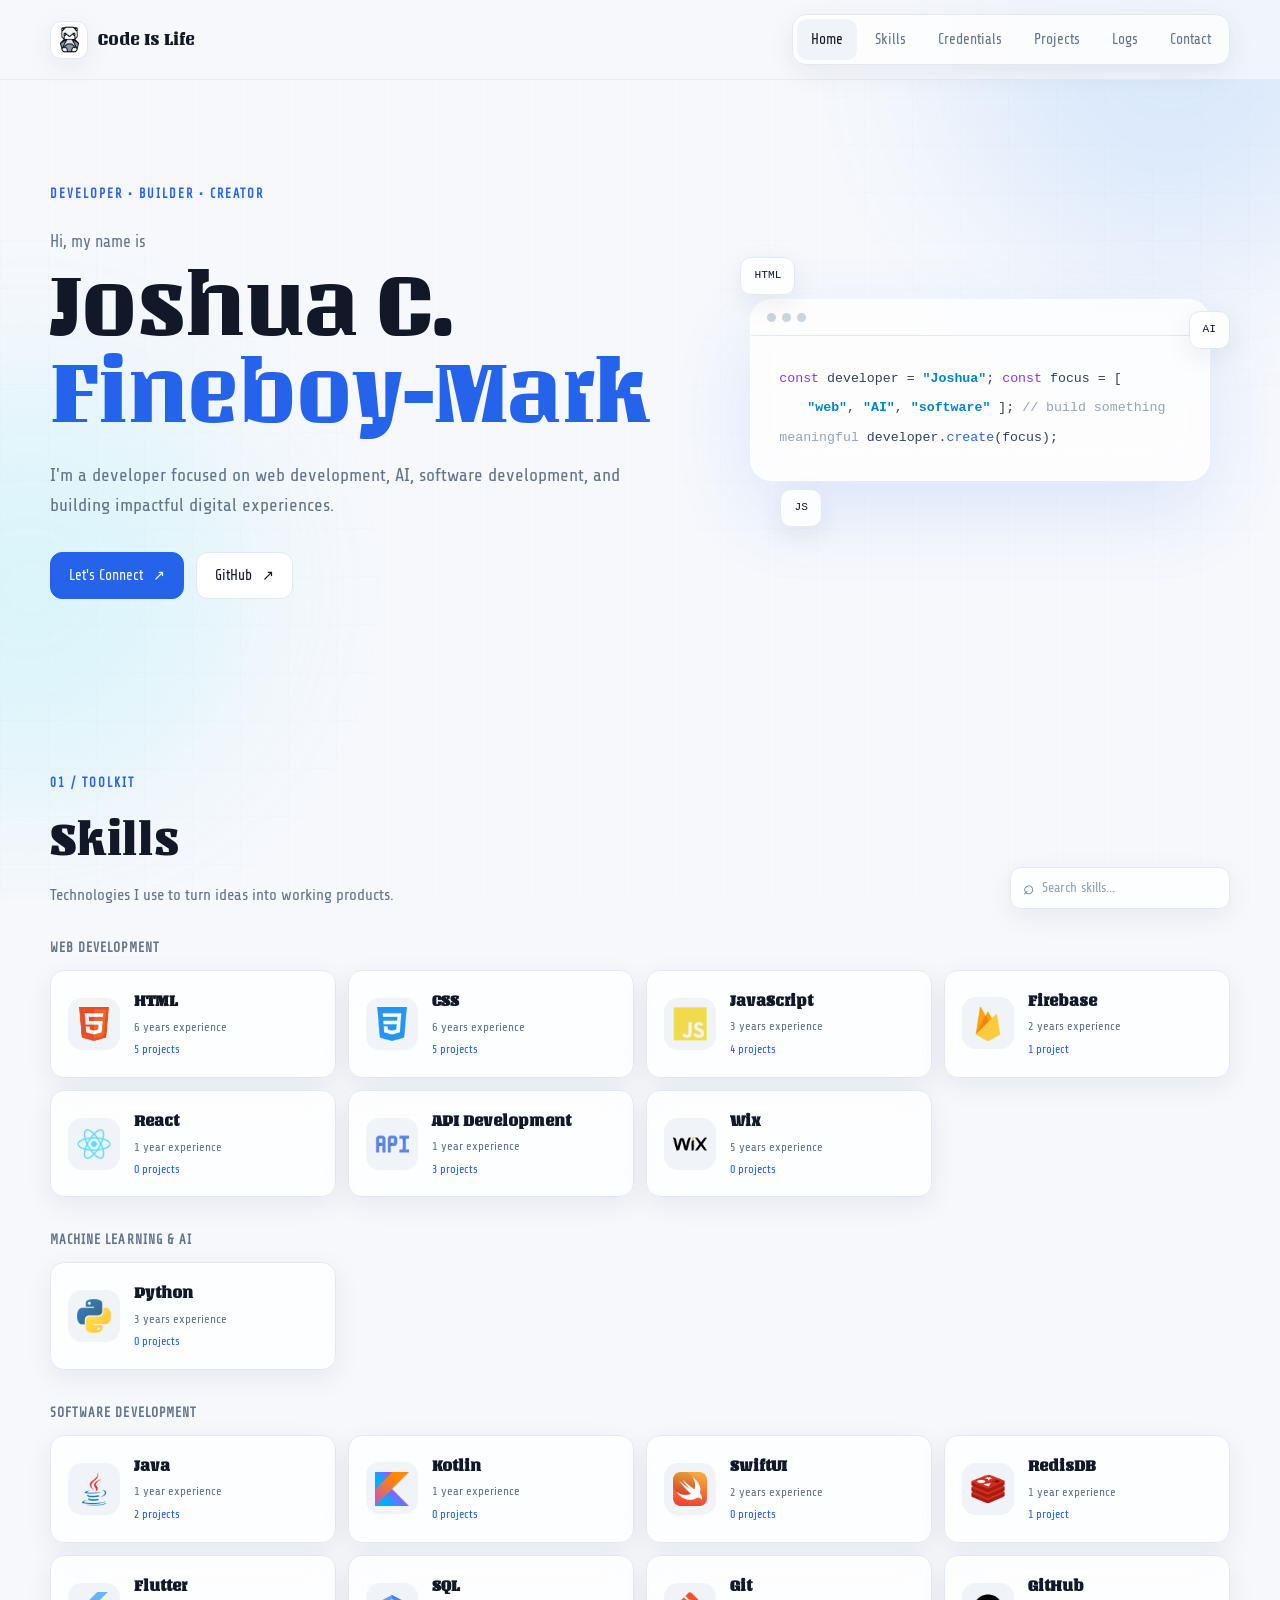
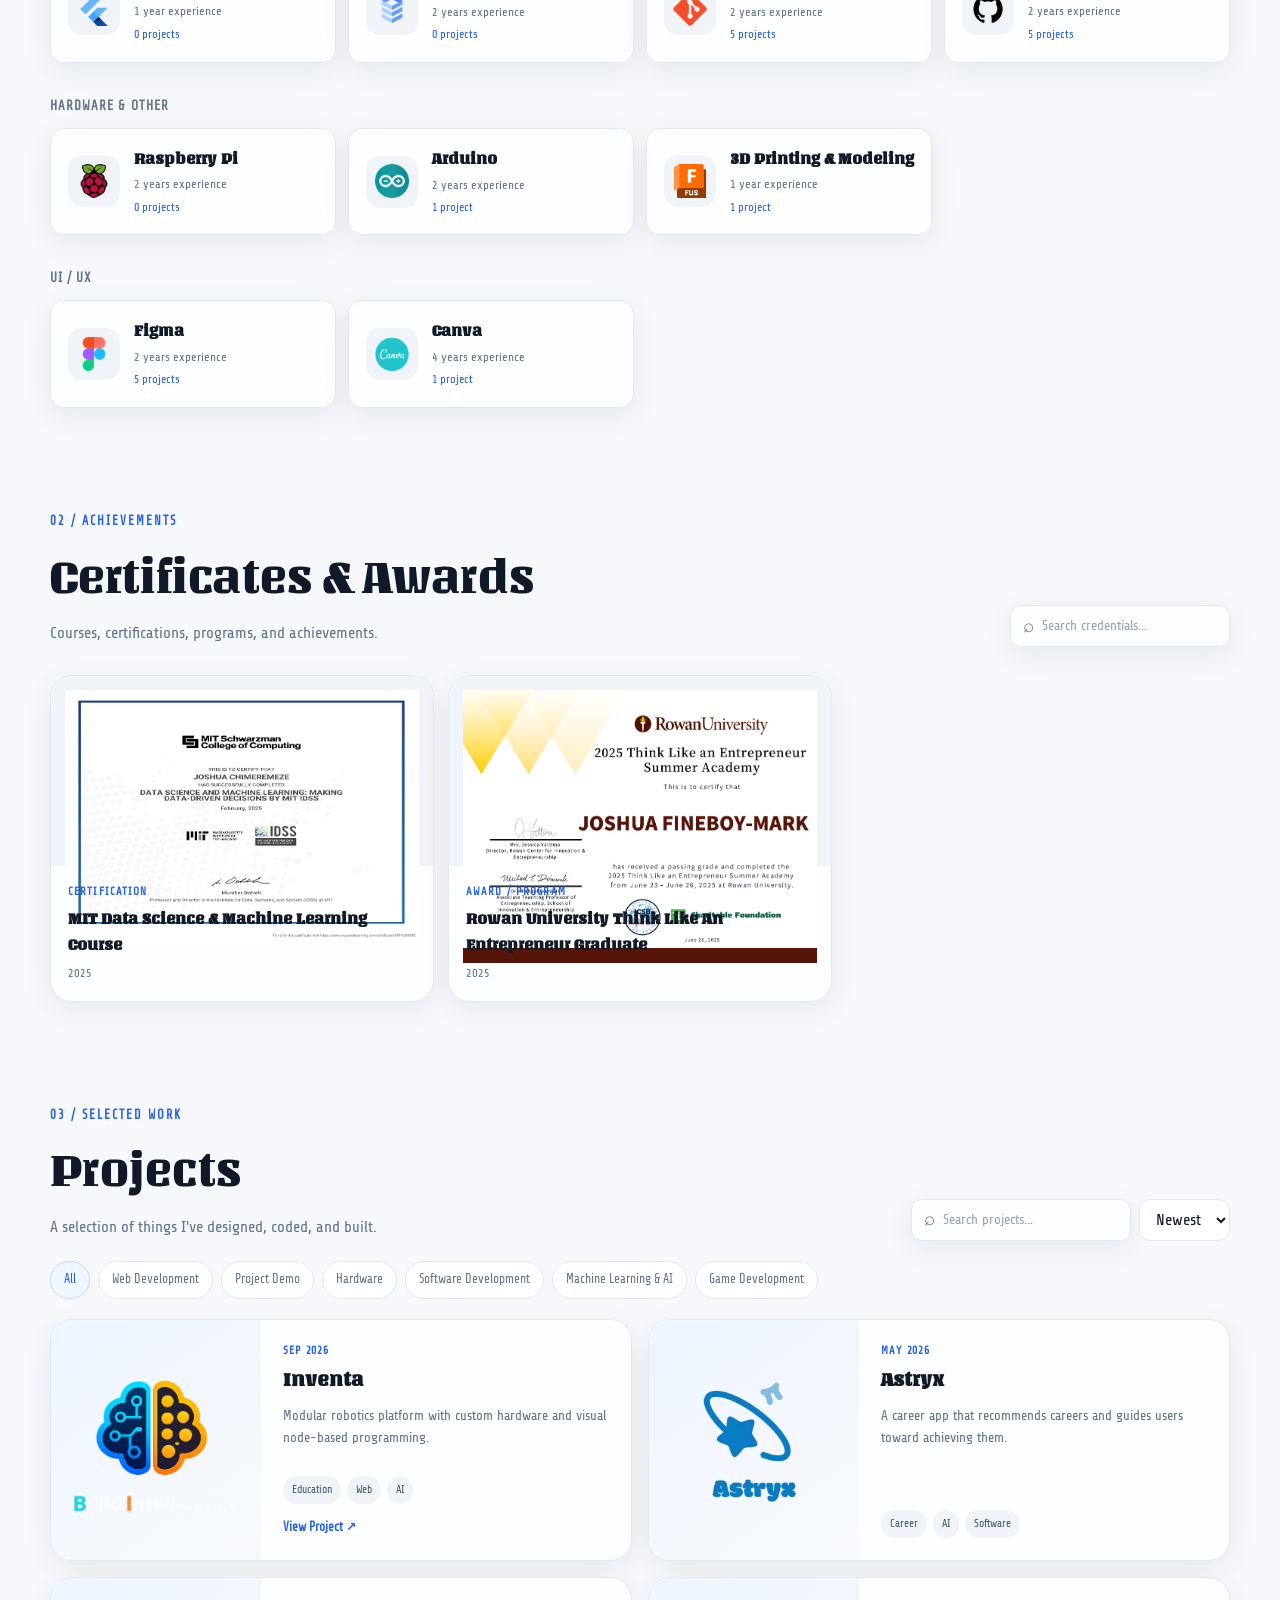
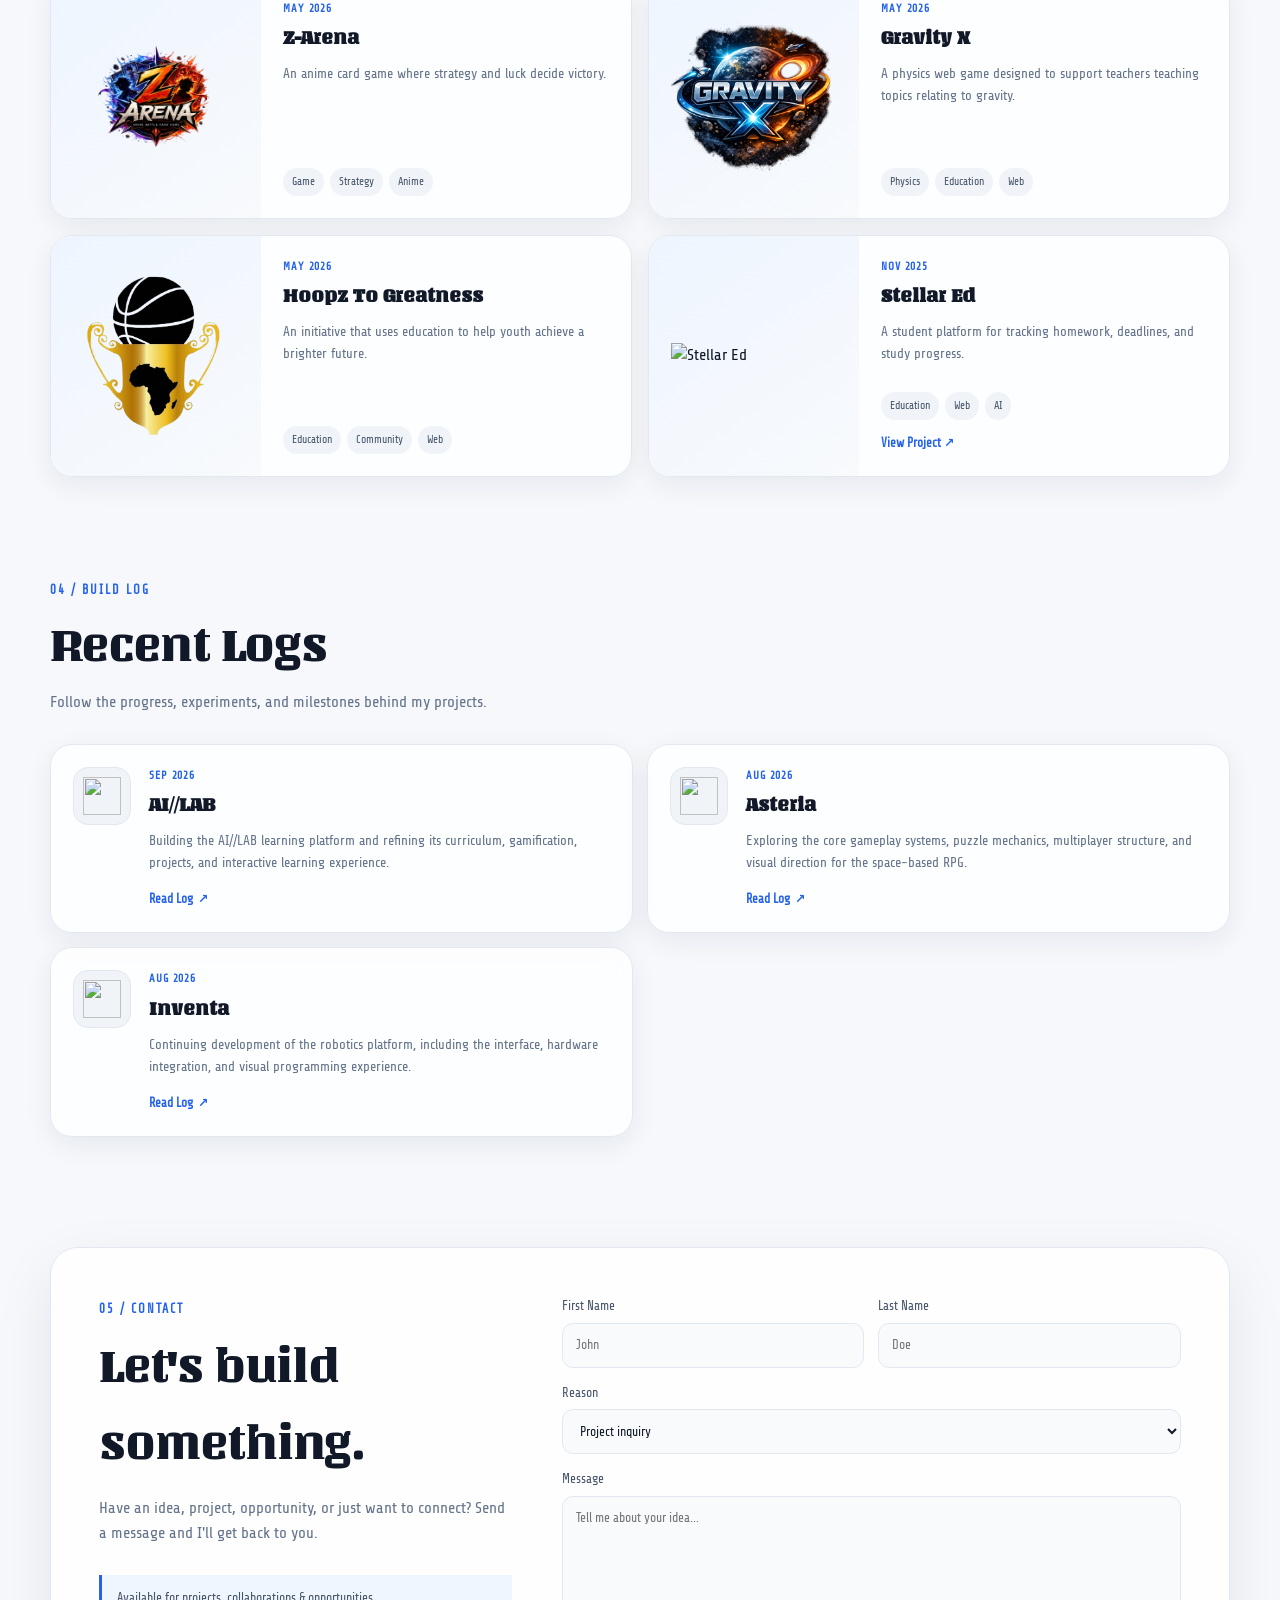
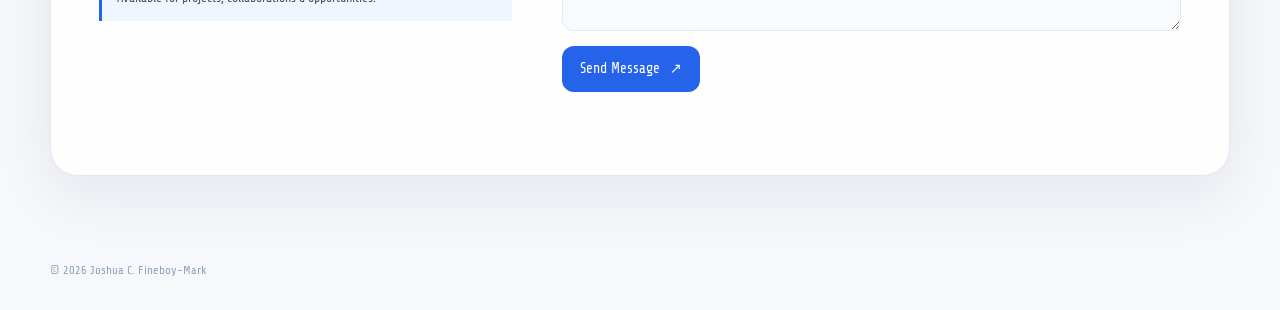
==== commit da8a1b81: "Work" ====
--- a/index.html
+++ b/index.html
@@ -1,5 +1,6 @@
 <!DOCTYPE html>
 <html lang="en">
+
 <head>
     <meta charset="UTF-8">
     <meta name="viewport" content="width=device-width, initial-scale=1.0">
@@ -31,7 +32,8 @@
                 <a class="nav-link active" href="#home">Home</a>
                 <a class="nav-link" href="#skills">Skills</a>
                 <a class="nav-link" href="#credentials">Credentials</a>
-                <a class="nav-link" href="#projects">Projects</a>
+                <a class="nav-link" href="pages/projects/projects.html">Projects</a>
+                <a class="nav-link" href="#logs">Logs</a>
                 <a class="nav-link" href="#contact">Contact</a>
             </div>
         </nav>
@@ -50,7 +52,8 @@
 
                 <div class="hero-actions">
                     <a class="button button-primary" href="#contact">Let's Connect <span>↗</span></a>
-                    <a class="button button-secondary" href="https://github.com/jakey-techss" target="_blank" rel="noopener">
+                    <a class="button button-secondary" href="https://github.com/jakey-techss" target="_blank"
+                        rel="noopener">
                         GitHub <span>↗</span>
                     </a>
                 </div>
@@ -86,7 +89,8 @@
                 <div class="section-controls">
                     <label class="search">
                         <span>⌕</span>
-                        <input id="skillsSearch" type="search" placeholder="Search skills..." aria-label="Search skills">
+                        <input id="skillsSearch" type="search" placeholder="Search skills..."
+                            aria-label="Search skills">
                     </label>
                 </div>
             </div>
@@ -103,7 +107,8 @@
                 </div>
                 <label class="search">
                     <span>⌕</span>
-                    <input id="credentialsSearch" type="search" placeholder="Search credentials..." aria-label="Search credentials">
+                    <input id="credentialsSearch" type="search" placeholder="Search credentials..."
+                        aria-label="Search credentials">
                 </label>
             </div>
 
@@ -120,7 +125,8 @@
                 <div class="section-controls project-controls">
                     <label class="search">
                         <span>⌕</span>
-                        <input id="projectsSearch" type="search" placeholder="Search projects..." aria-label="Search projects">
+                        <input id="projectsSearch" type="search" placeholder="Search projects..."
+                            aria-label="Search projects">
                     </label>
                     <select id="projectSort" aria-label="Sort projects">
                         <option value="newest">Newest</option>
@@ -134,10 +140,23 @@
             <div id="projectGrid" class="projects-grid"></div>
         </section>
 
+        <section class="section container" id="logs" aria-labelledby="logs-title">
+            <div class="section-heading">
+                <div>
+                    <span class="section-kicker">04 / BUILD LOG</span>
+                    <h2 id="logs-title">Recent Logs</h2>
+                    <p>Follow the progress, experiments, and milestones behind my projects.</p>
+                </div>
+            </div>
+
+            <div id="logsGrid" class="logs-grid"></div>
+        </section>
+
+
         <section class="section container" id="contact" aria-labelledby="contact-title">
             <div class="contact-card">
                 <div class="contact-copy">
-                    <span class="section-kicker">04 / CONTACT</span>
+                    <span class="section-kicker">05 / CONTACT</span>
                     <h2 id="contact-title">Let's build something.</h2>
                     <p>
                         Have an idea, project, opportunity, or just want to connect?
@@ -185,9 +204,9 @@
 
     <footer class="footer container">
         <span>© <span id="year"></span> Joshua C. Fineboy-Mark</span>
-        <span>Built with HTML, CSS & JavaScript.</span>
     </footer>
 
     <script src="pages/home/home.js"></script>
 </body>
-</html>
+
+</html>
--- a/pages/home/home.css
+++ b/pages/home/home.css
@@ -1,6 +1,4 @@
-/* =========================================================
-   PORTFOLIO — LIGHT / TECH
-   ========================================================= */
+
 
 :root {
     --bg: #f6f8fc;
@@ -351,7 +349,6 @@
 .chip-two { right: 0; top: 28%; }
 .chip-three { bottom: 12%; left: 10%; }
 
-/* Sections */
 
 .section {
     padding: 80px 0 20px;
@@ -422,7 +419,6 @@
     background: #fff;
 }
 
-/* Skills */
 
 .skills-grid {
     display: grid;
@@ -503,7 +499,7 @@
     font-size: .73rem;
 }
 
-/* Credentials */
+
 
 .credentials-grid {
     display: grid;
@@ -558,7 +554,7 @@
     font-size: .76rem;
 }
 
-/* Projects */
+
 
 .filter-pills {
     display: flex;
@@ -670,7 +666,122 @@
     font-weight: 700;
 }
 
-/* Contact */
+
+.logs-grid {
+    display: grid;
+    grid-template-columns: repeat(2, minmax(0, 1fr));
+    gap: 14px;
+}
+
+.log-card {
+    display: flex;
+    gap: 18px;
+    min-height: 180px;
+    padding: 22px;
+    border: 1px solid var(--line);
+    border-radius: var(--radius);
+    background: var(--surface);
+    box-shadow: var(--shadow-small);
+    backdrop-filter: blur(14px);
+    transition: .2s ease;
+}
+
+.log-card:hover {
+    transform: translateY(-3px);
+    border-color: #bfdbfe;
+    box-shadow: 0 18px 40px rgba(37, 99, 235, .09);
+}
+
+.log-icon {
+    display: grid;
+    flex: 0 0 58px;
+    width: 58px;
+    height: 58px;
+    place-items: center;
+    overflow: hidden;
+    border: 1px solid var(--line);
+    border-radius: 15px;
+    background: var(--surface-soft);
+}
+
+.log-icon img {
+    width: 38px;
+    height: 38px;
+    object-fit: contain;
+}
+
+.log-content {
+    display: flex;
+    flex: 1;
+    flex-direction: column;
+}
+
+.log-top {
+    display: flex;
+    align-items: center;
+    justify-content: space-between;
+}
+
+.log-date {
+    color: var(--accent);
+    font-size: .7rem;
+    font-weight: 700;
+    letter-spacing: .08em;
+    text-transform: uppercase;
+}
+
+.log-title {
+    margin-top: 5px;
+    font-family: "Unlock", sans-serif;
+    font-size: 1.25rem;
+}
+
+.log-description {
+    margin-top: 9px;
+    color: var(--muted);
+    font-size: .86rem;
+}
+
+.log-link {
+    display: inline-flex;
+    align-items: center;
+    gap: 5px;
+    width: fit-content;
+    margin-top: auto;
+    padding-top: 16px;
+    color: var(--accent);
+    font-size: .78rem;
+    font-weight: 700;
+    transition: .2s ease;
+}
+
+.log-link:hover {
+    gap: 8px;
+}
+
+
+@media (max-width: 1000px) {
+    .logs-grid {
+        grid-template-columns: 1fr;
+    }
+}
+
+@media (max-width: 720px) {
+    .log-card {
+        padding: 18px;
+    }
+
+    .log-icon {
+        flex-basis: 50px;
+        width: 50px;
+        height: 50px;
+    }
+
+    .log-icon img {
+        width: 32px;
+        height: 32px;
+    }
+}
 
 .contact-card {
     display: grid;
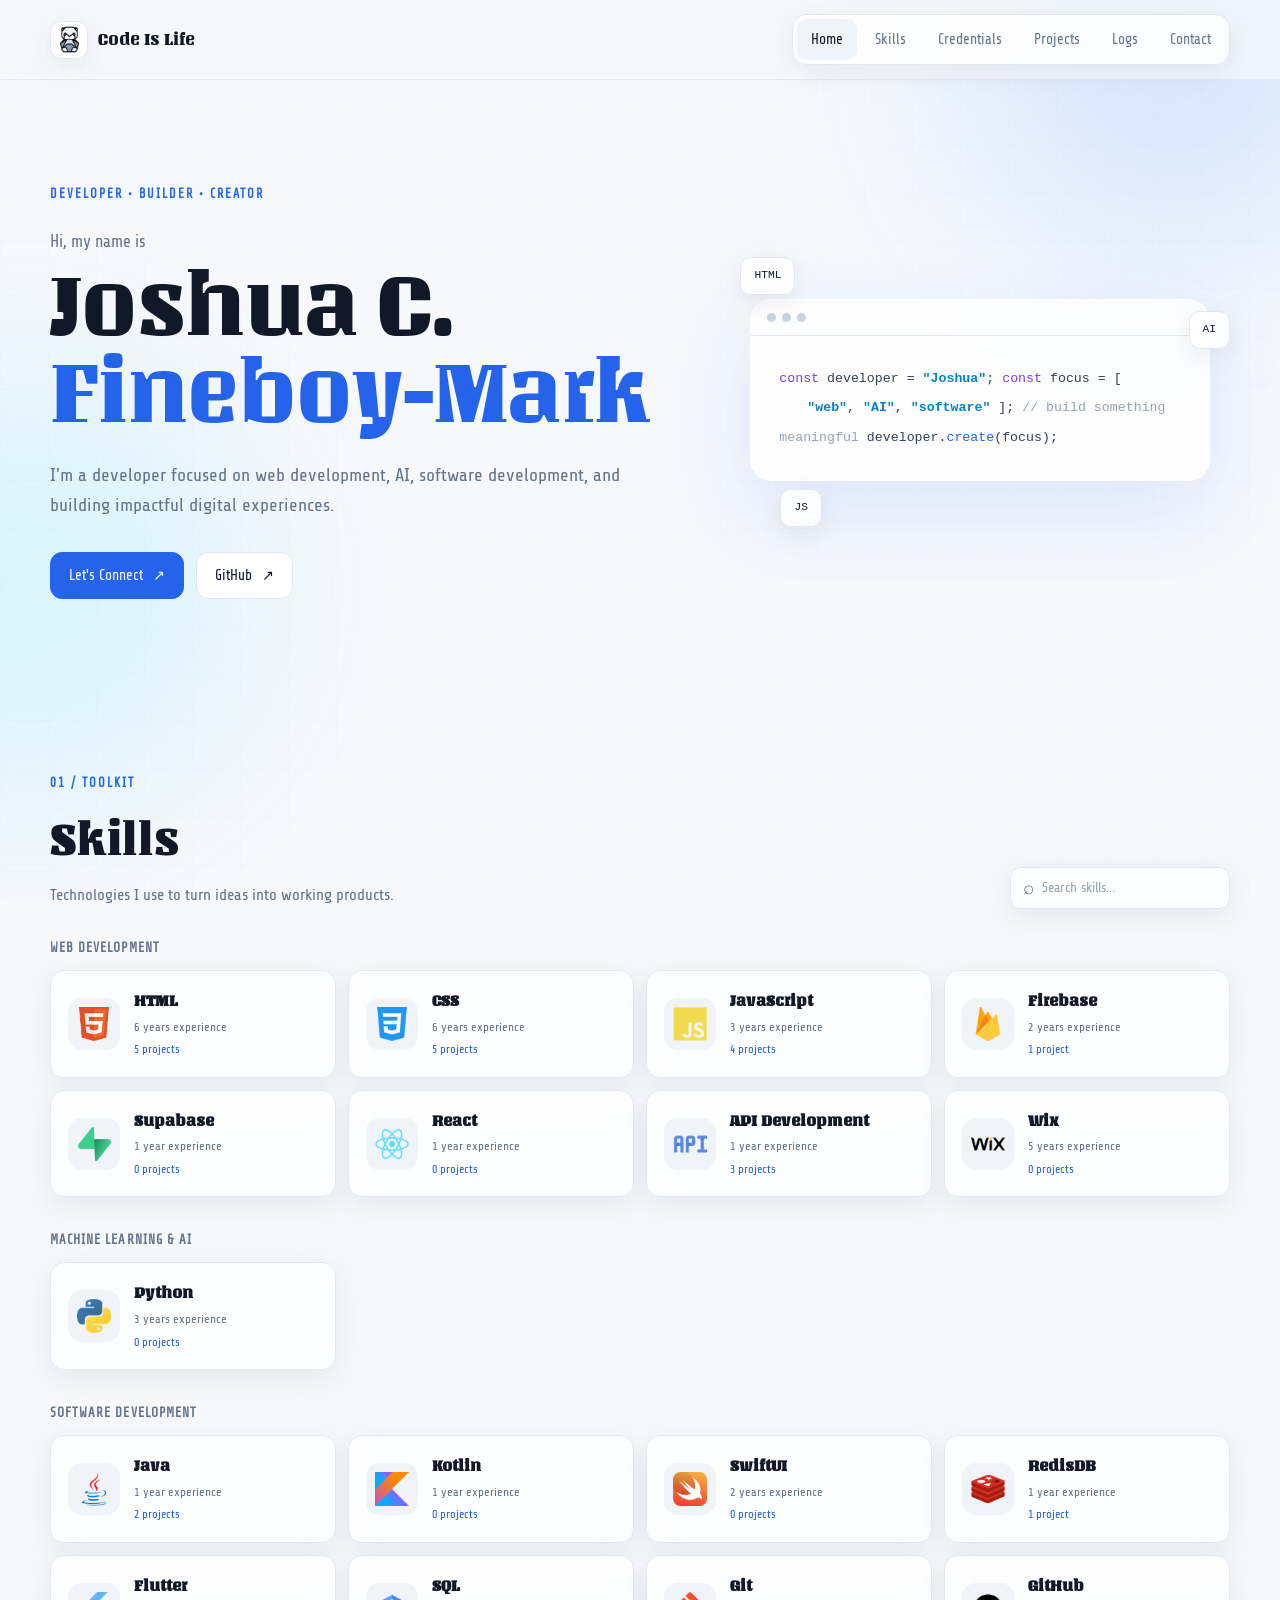
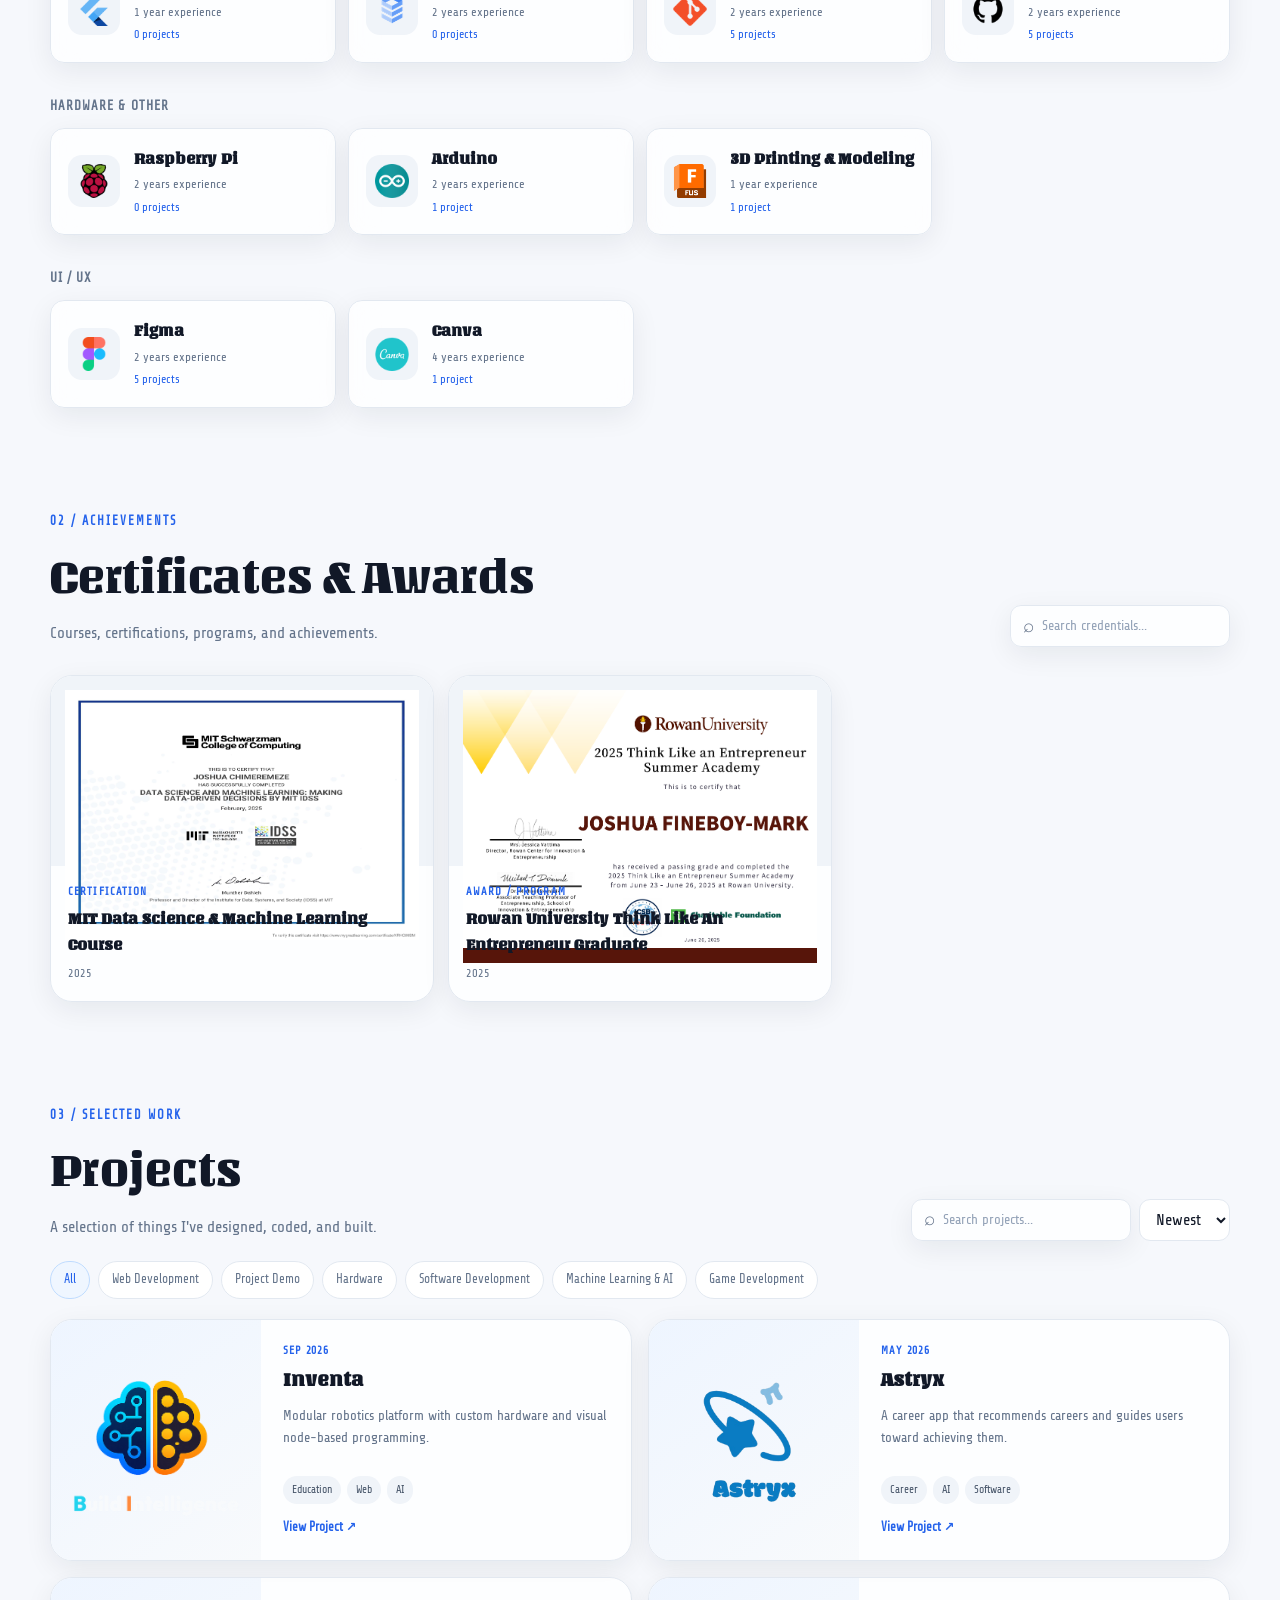
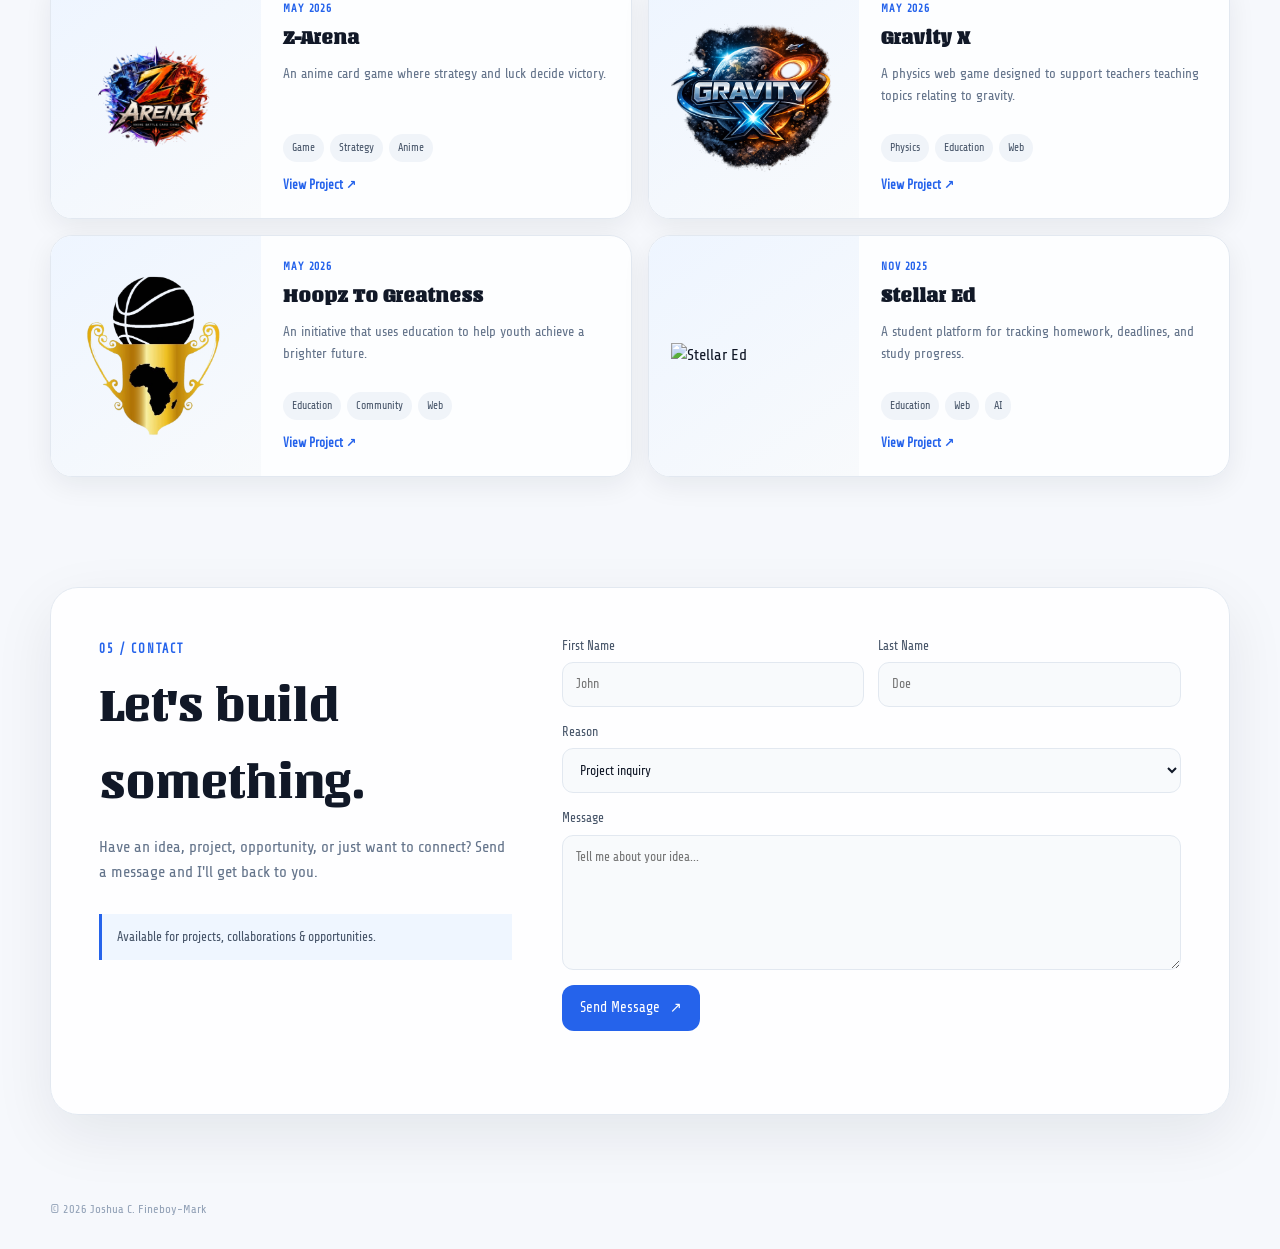
==== commit 50f67307: "Fix" ====
--- a/index.html
+++ b/index.html
@@ -32,7 +32,7 @@
                 <a class="nav-link active" href="#home">Home</a>
                 <a class="nav-link" href="#skills">Skills</a>
                 <a class="nav-link" href="#credentials">Credentials</a>
-                <a class="nav-link" href="pages/projects/projects.html">Projects</a>
+                <a class="nav-link" href="#projects">Projects</a>
                 <a class="nav-link" href="#logs">Logs</a>
                 <a class="nav-link" href="#contact">Contact</a>
             </div>
@@ -140,17 +140,7 @@
             <div id="projectGrid" class="projects-grid"></div>
         </section>
 
-        <section class="section container" id="logs" aria-labelledby="logs-title">
-            <div class="section-heading">
-                <div>
-                    <span class="section-kicker">04 / BUILD LOG</span>
-                    <h2 id="logs-title">Recent Logs</h2>
-                    <p>Follow the progress, experiments, and milestones behind my projects.</p>
-                </div>
-            </div>
-
-            <div id="logsGrid" class="logs-grid"></div>
-        </section>
+        
 
 
         <section class="section container" id="contact" aria-labelledby="contact-title">
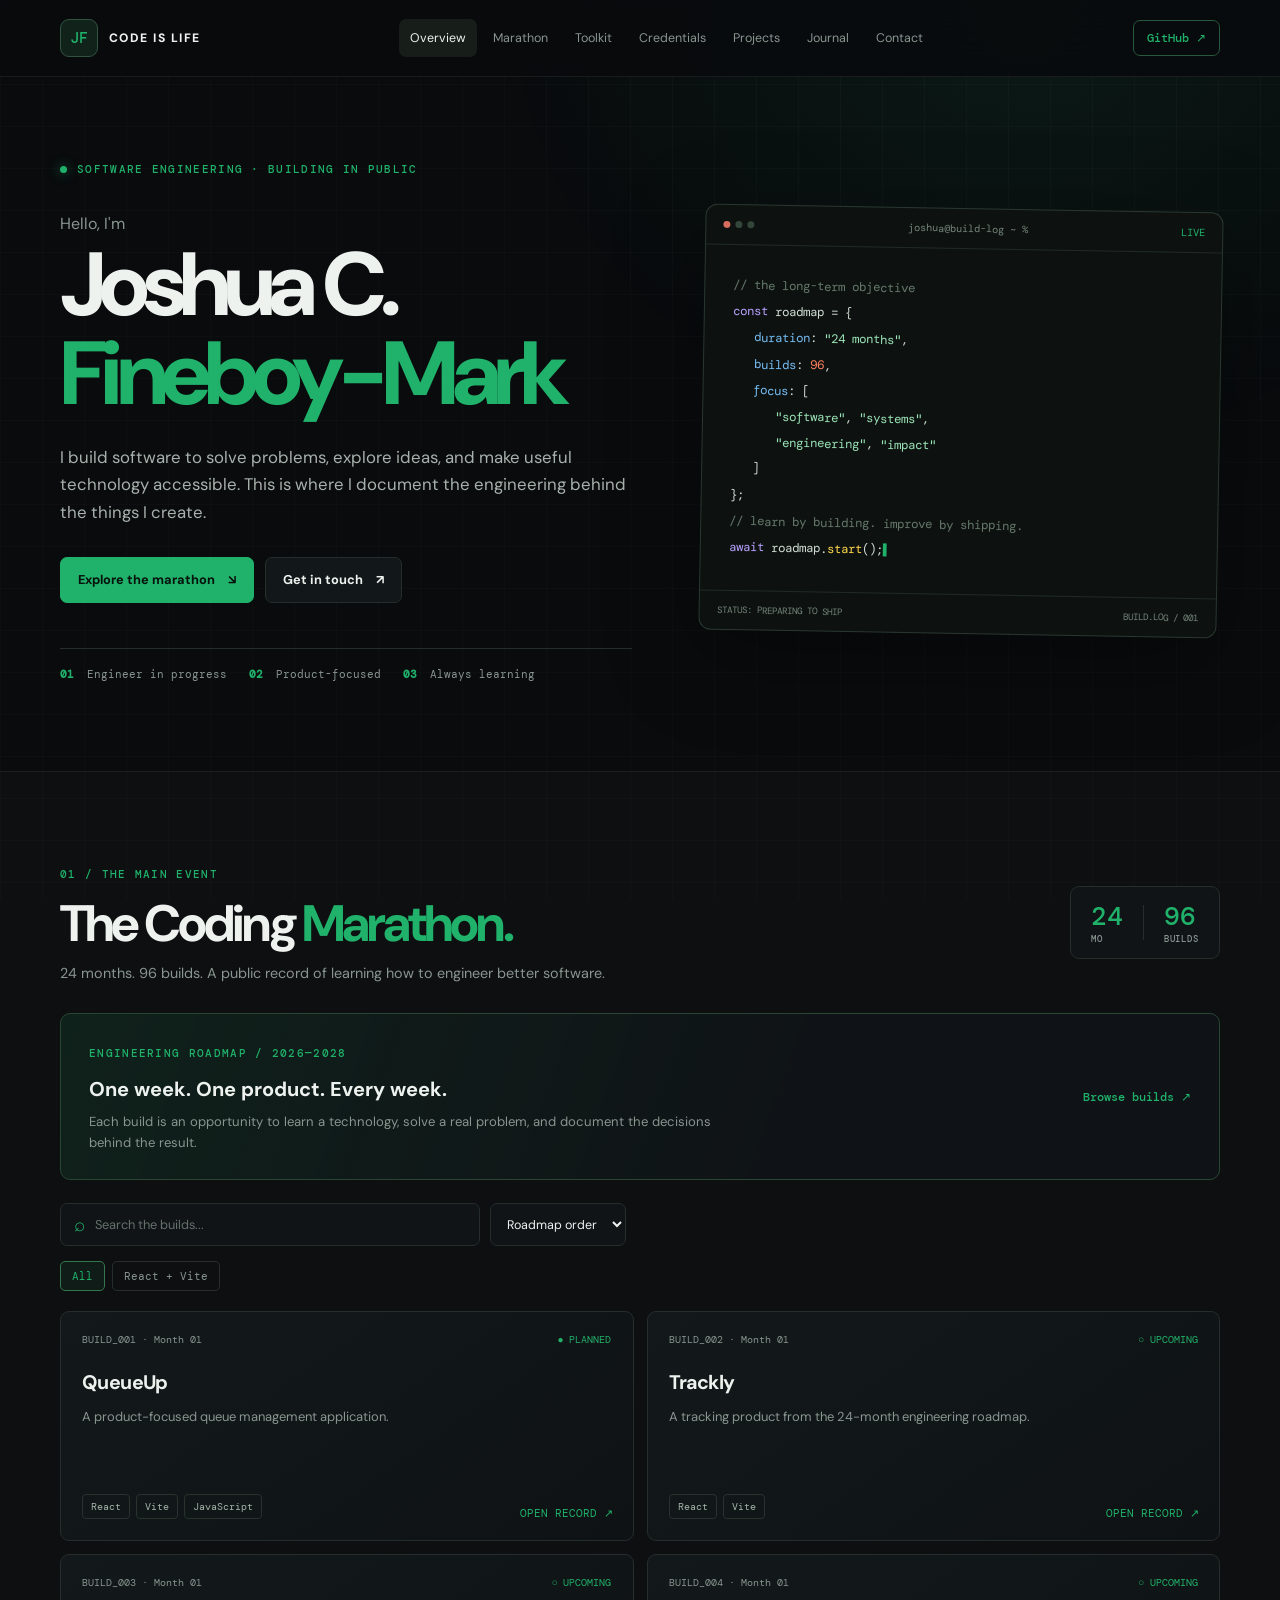
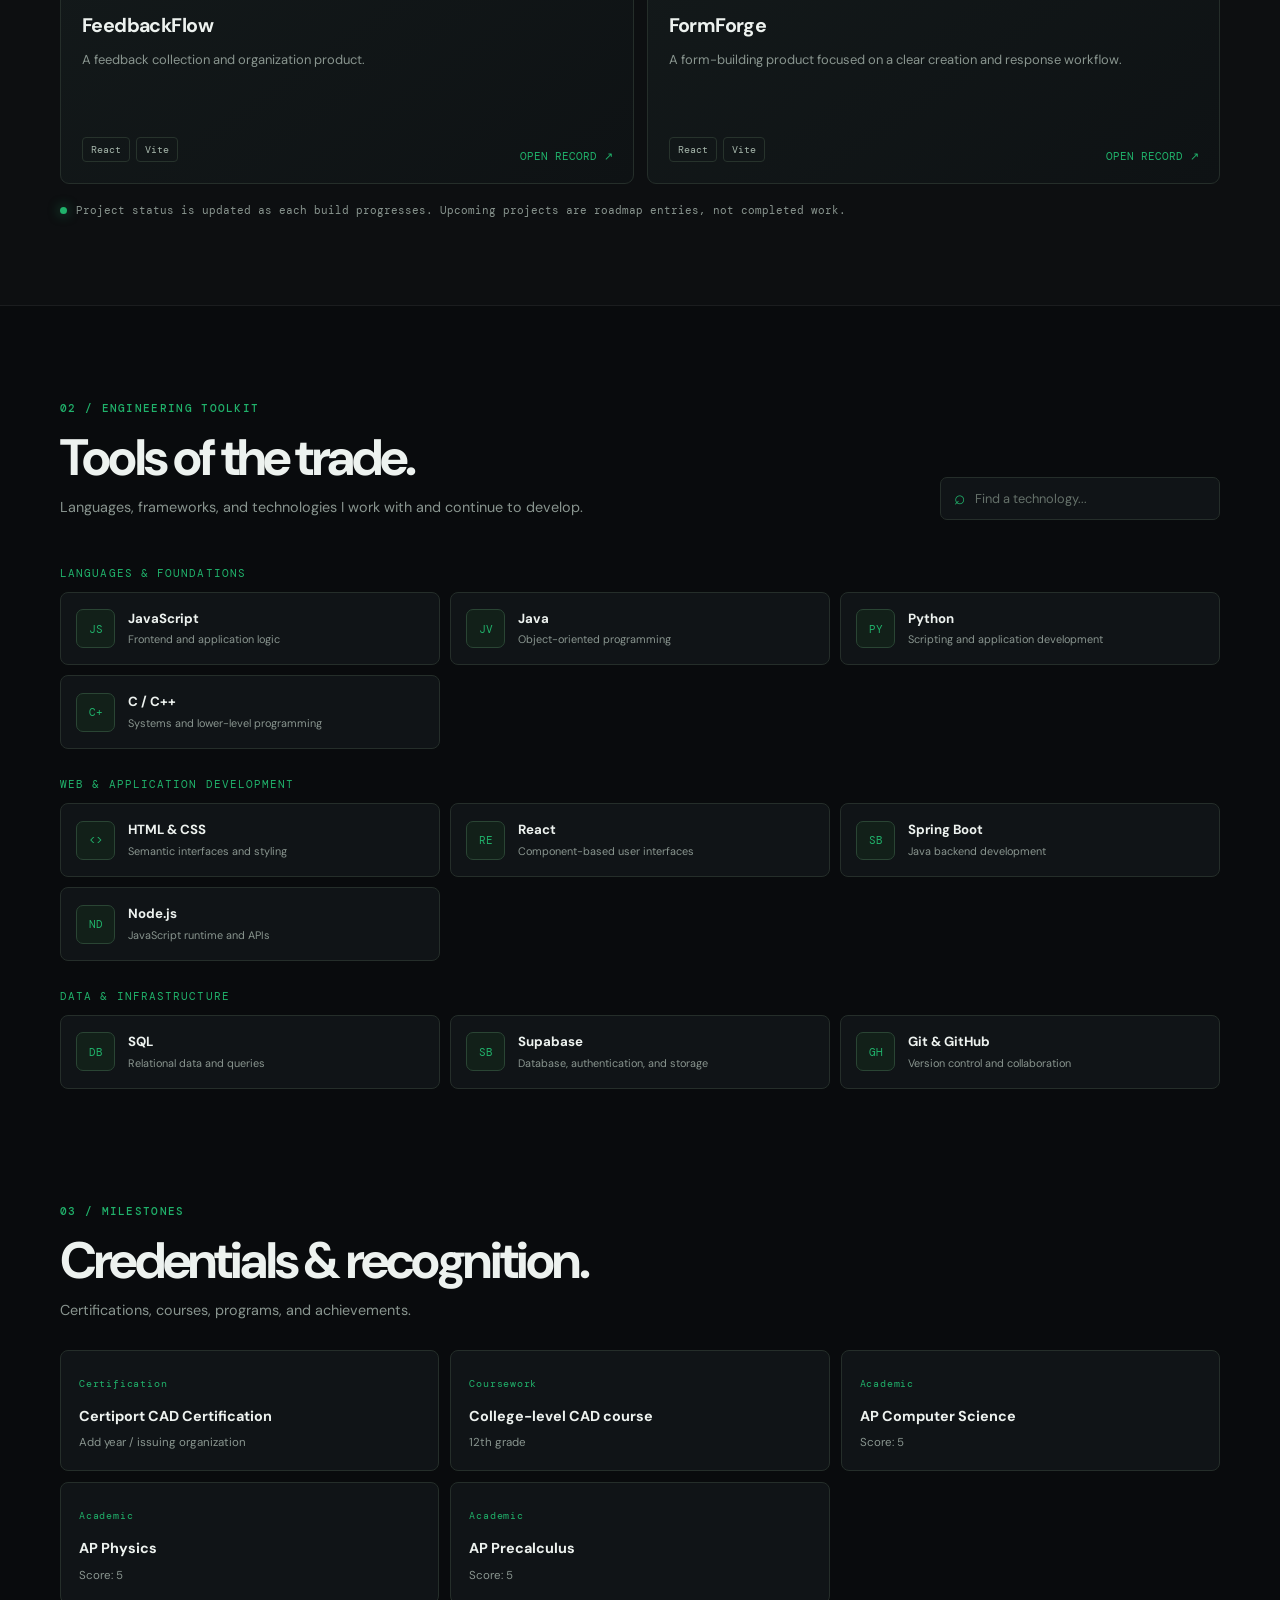
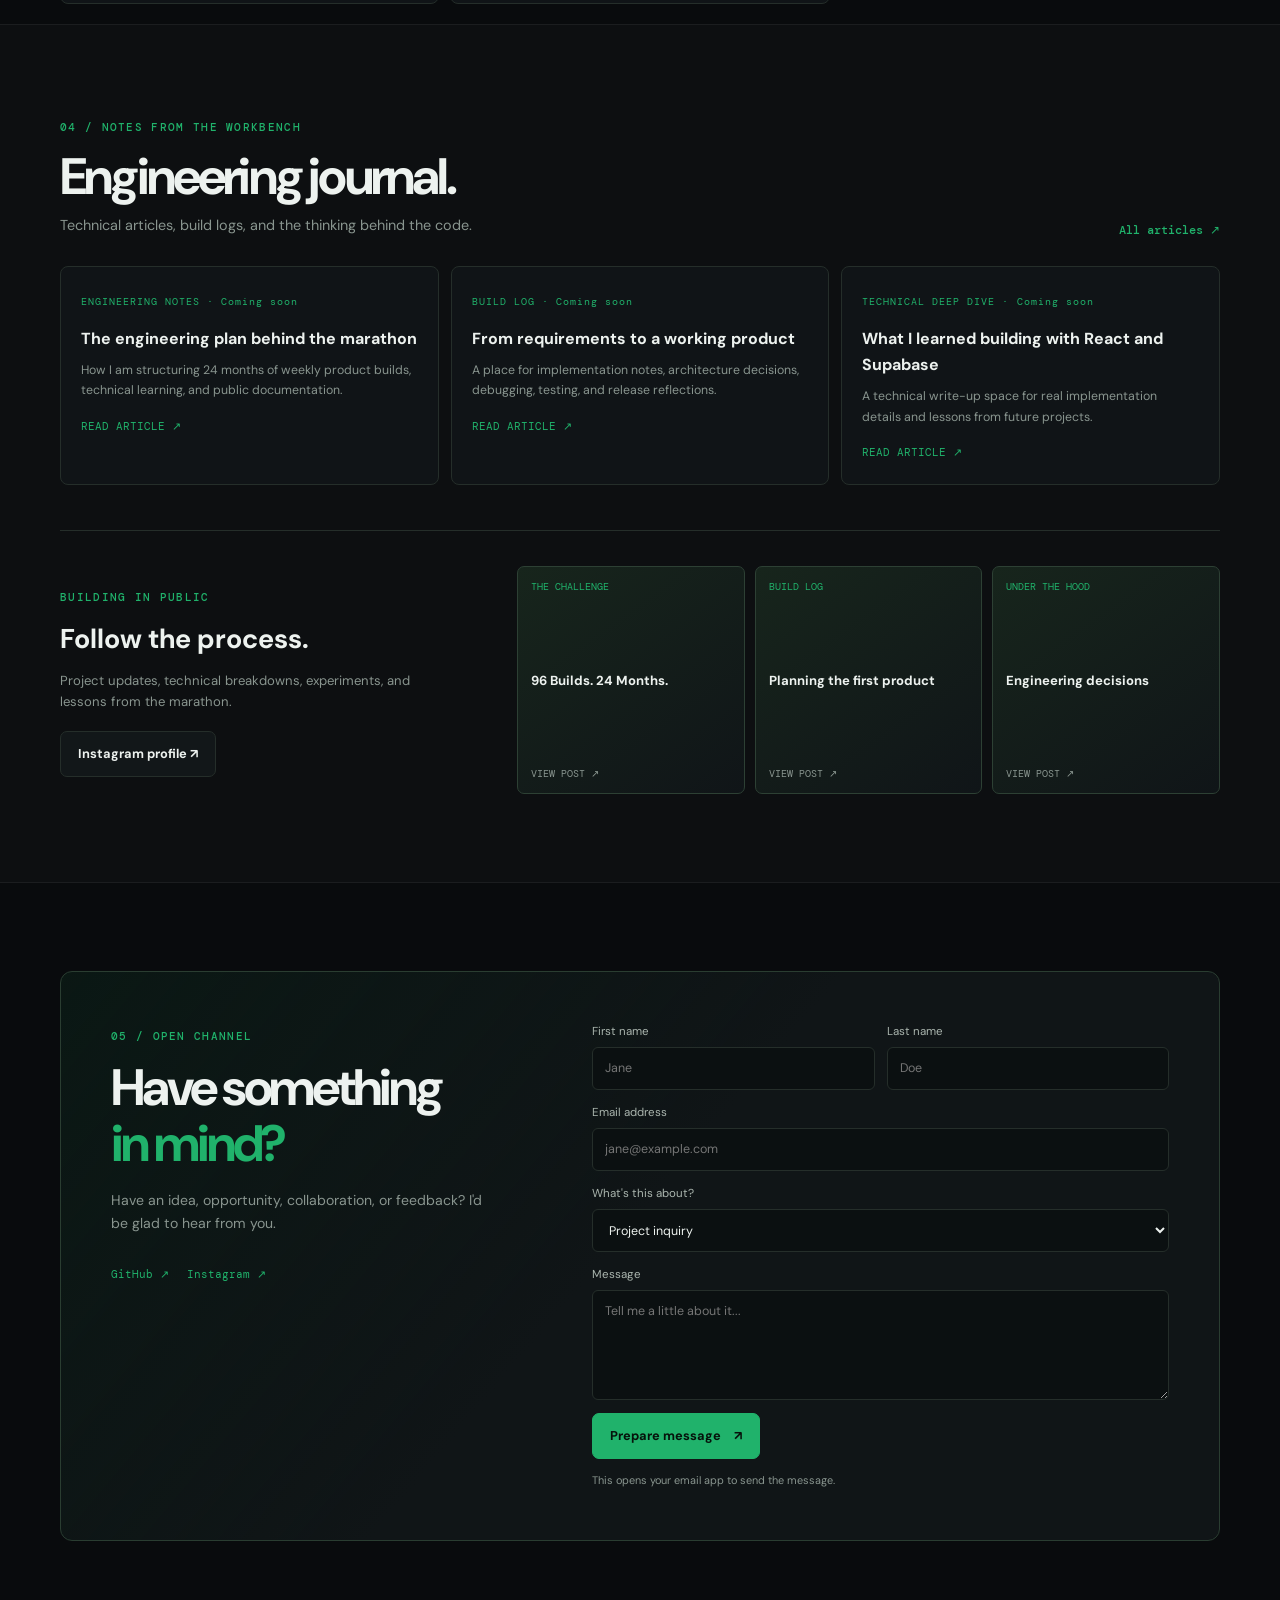
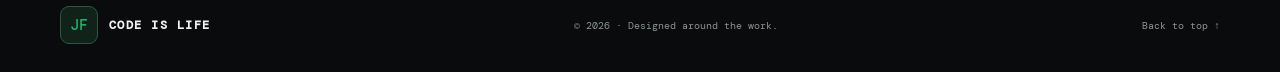
==== commit 6f225f23: "Rework Update" ====
--- a/index.html
+++ b/index.html
@@ -4,198 +4,200 @@
 <head>
     <meta charset="UTF-8">
     <meta name="viewport" content="width=device-width, initial-scale=1.0">
-    <meta name="description" content="Joshua C. Fineboy-Mark — developer portfolio">
-    <title>Joshua C. Fineboy-Mark | Portfolio</title>
-
+    <meta name="description"
+        content="Joshua C. Fineboy-Mark — software engineering portfolio, projects, build logs, and technical writing.">
+    <meta name="theme-color" content="#090b0d">
+    <title>Joshua C. Fineboy-Mark | Engineering Portfolio</title>
     <link rel="icon" href="assets/panda-origami-paper-svgrepo-com.svg">
     <link rel="stylesheet" href="assets/fonts.css">
     <link rel="stylesheet" href="pages/home/home.css">
 </head>
 
 <body>
-    <div class="page-bg" aria-hidden="true">
-        <span class="orb orb-one"></span>
-        <span class="orb orb-two"></span>
-        <span class="grid-overlay"></span>
-    </div>
-
+    <div class="site-noise" aria-hidden="true"></div>
     <header class="site-header">
         <nav class="nav container" aria-label="Main navigation">
-            <a class="brand" href="#home" aria-label="Go to home">
-                <span class="brand-mark">
-                    <img src="assets/panda-origami-paper-svgrepo-com.png" alt="">
-                </span>
-                <span>Code Is Life</span>
+            <a class="brand" href="#home">
+                <span class="brand-mark">JF</span>
+                <span class="brand-name">CODE IS LIFE</span>
             </a>
-
-            <div class="nav-links">
-                <a class="nav-link active" href="#home">Home</a>
-                <a class="nav-link" href="#skills">Skills</a>
+            <button class="menu-toggle" id="menuToggle" aria-label="Toggle navigation" aria-expanded="false">☰</button>
+            <div class="nav-links" id="navLinks">
+                <a class="nav-link active" href="#home">Overview</a>
+                <a class="nav-link" href="#marathon">Marathon</a>
+                <a class="nav-link" href="#skills">Toolkit</a>
                 <a class="nav-link" href="#credentials">Credentials</a>
-                <a class="nav-link" href="#projects">Projects</a>
-                <a class="nav-link" href="#logs">Logs</a>
+                <a class="nav-link" href="projects.html">Projects</a>
+                <a class="nav-link" href="#journal">Journal</a>
                 <a class="nav-link" href="#contact">Contact</a>
             </div>
+            <a class="nav-cta" href="https://github.com/jakey-techss" target="_blank" rel="noopener">GitHub ↗</a>
         </nav>
     </header>
 
     <main id="home">
-        <section class="hero container" aria-labelledby="hero-title">
+        <section class="hero container">
             <div class="hero-copy">
-                <span class="eyebrow">DEVELOPER • BUILDER • CREATOR</span>
-                <p class="hero-intro">Hi, my name is</p>
-                <h1 id="hero-title">Joshua C.<br><span>Fineboy-Mark</span></h1>
-                <p class="hero-description">
-                    I'm a developer focused on web development, AI, software development,
-                    and building impactful digital experiences.
-                </p>
-
+                <div class="status-line"><span class="status-dot"></span> SOFTWARE ENGINEERING · BUILDING IN PUBLIC
+                </div>
+                <p class="hero-intro">Hello, I'm</p>
+                <h1>Joshua C.<br><span>Fineboy-Mark</span></h1>
+                <p class="hero-description">I build software to solve problems, explore ideas, and make useful
+                    technology accessible. This is where I document the engineering behind the things I create.</p>
                 <div class="hero-actions">
-                    <a class="button button-primary" href="#contact">Let's Connect <span>↗</span></a>
-                    <a class="button button-secondary" href="https://github.com/jakey-techss" target="_blank"
-                        rel="noopener">
-                        GitHub <span>↗</span>
-                    </a>
-                </div>
-            </div>
-
-            <div class="hero-tech" aria-hidden="true">
-                <div class="tech-window">
-                    <div class="window-bar">
-                        <span></span><span></span><span></span>
-                    </div>
-                    <div class="code-lines">
-                        <span><i>const</i> developer = <b>"Joshua"</b>;</span>
-                        <span><i>const</i> focus = [</span>
-                        <span class="indent"><b>"web"</b>, <b>"AI"</b>, <b>"software"</b></span>
-                        <span>];</span>
-                        <span class="comment">// build something meaningful</span>
-                        <span>developer.<em>create</em>(focus);</span>
-                    </div>
-                </div>
-                <div class="floating-chip chip-one">HTML</div>
-                <div class="floating-chip chip-two">AI</div>
-                <div class="floating-chip chip-three">JS</div>
-            </div>
-        </section>
-
-        <section class="section container" id="skills" aria-labelledby="skills-title">
+                    <a class="button button-primary" href="#marathon">Explore the marathon <span>↘</span></a>
+                    <a class="button button-secondary" href="#contact">Get in touch <span>↗</span></a>
+                </div>
+                <div class="hero-meta">
+                    <span><b>01</b> Engineer in progress</span>
+                    <span><b>02</b> Product-focused</span>
+                    <span><b>03</b> Always learning</span>
+                </div>
+            </div>
+            <div class="hero-console">
+                <div class="console-top"><span class="console-lights"><i></i><i></i><i></i></span><span>joshua@build-log
+                        ~ %</span><span>LIVE</span></div>
+                <div class="console-body">
+                    <p class="console-comment">// the long-term objective</p>
+                    <p><span class="syntax-purple">const</span> roadmap = {</p>
+                    <p class="indent"><span class="syntax-blue">duration</span>: <span class="syntax-green">"24
+                            months"</span>,</p>
+                    <p class="indent"><span class="syntax-blue">builds</span>: <span class="syntax-orange">96</span>,
+                    </p>
+                    <p class="indent"><span class="syntax-blue">focus</span>: [</p>
+                    <p class="indent2"><span class="syntax-green">"software"</span>, <span
+                            class="syntax-green">"systems"</span>,</p>
+                    <p class="indent2"><span class="syntax-green">"engineering"</span>, <span
+                            class="syntax-green">"impact"</span></p>
+                    <p class="indent">]</p>
+                    <p>};</p>
+                    <p class="console-comment">// learn by building. improve by shipping.</p>
+                    <p><span class="syntax-purple">await</span> roadmap.<span class="syntax-yellow">start</span>();<span
+                            class="cursor">▌</span></p>
+                </div>
+                <div class="console-footer"><span>STATUS: PREPARING TO SHIP</span><span>BUILD.LOG / 001</span></div>
+            </div>
+        </section>
+
+        <section class="marathon-section section" id="marathon">
+            <div class="container">
+                <div class="section-heading section-heading-wide">
+                    <div>
+                        <span class="section-kicker">01 / THE MAIN EVENT</span>
+                        <h2>The Coding <span>Marathon.</span></h2>
+                        <p>24 months. 96 builds. A public record of learning how to engineer better software.</p>
+                    </div>
+                    <div class="marathon-counter">
+                        <strong>24<span>MO</span></strong><i></i><strong>96<span>BUILDS</span></strong>
+                    </div>
+                </div>
+                <div class="marathon-banner">
+                    <div><span class="mini-label">ENGINEERING ROADMAP / 2026—2028</span>
+                        <h3>One week. One product. Every week.</h3>
+                        <p>Each build is an opportunity to learn a technology, solve a real problem, and document the
+                            decisions behind the result.</p>
+                    </div>
+                    <a class="text-link" href="#projects">Browse builds <span>↗</span></a>
+                </div>
+                <div class="project-toolbar">
+                    <label class="search-field"><span>⌕</span><input id="projectsSearch" type="search"
+                            placeholder="Search the builds..." aria-label="Search projects"></label>
+                    <select id="projectSort" aria-label="Sort projects">
+                        <option value="roadmap">Roadmap order</option>
+                        <option value="name">Name A–Z</option>
+                    </select>
+                </div>
+                <div class="filter-pills" id="projectFilters" aria-label="Filter projects"></div>
+                <div class="projects-grid" id="projectGrid"></div>
+                <p class="section-footnote"><span class="status-dot"></span> Project status is updated as each build
+                    progresses. Upcoming projects are roadmap entries, not completed work.</p>
+            </div>
+        </section>
+
+        <section class="section container" id="skills">
             <div class="section-heading">
-                <div>
-                    <span class="section-kicker">01 / TOOLKIT</span>
-                    <h2 id="skills-title">Skills</h2>
-                    <p>Technologies I use to turn ideas into working products.</p>
-                </div>
-                <div class="section-controls">
-                    <label class="search">
-                        <span>⌕</span>
-                        <input id="skillsSearch" type="search" placeholder="Search skills..."
-                            aria-label="Search skills">
-                    </label>
-                </div>
-            </div>
-
-            <div id="skillsGrid" class="skills-grid"></div>
-        </section>
-
-        <section class="section container" id="credentials" aria-labelledby="credentials-title">
+                <div><span class="section-kicker">02 / ENGINEERING TOOLKIT</span>
+                    <h2>Tools of the trade.</h2>
+                    <p>Languages, frameworks, and technologies I work with and continue to develop.</p>
+                </div>
+                <label class="search-field compact-search"><span>⌕</span><input id="skillsSearch" type="search"
+                        placeholder="Find a technology..." aria-label="Search skills"></label>
+            </div>
+            <div class="skills-grid" id="skillsGrid"></div>
+        </section>
+
+        <section class="section container" id="credentials">
             <div class="section-heading">
-                <div>
-                    <span class="section-kicker">02 / ACHIEVEMENTS</span>
-                    <h2 id="credentials-title">Certificates & Awards</h2>
-                    <p>Courses, certifications, programs, and achievements.</p>
-                </div>
-                <label class="search">
-                    <span>⌕</span>
-                    <input id="credentialsSearch" type="search" placeholder="Search credentials..."
-                        aria-label="Search credentials">
-                </label>
-            </div>
-
-            <div id="credentialsGrid" class="credentials-grid"></div>
-        </section>
-
-        <section class="section container" id="projects" aria-labelledby="projects-title">
-            <div class="section-heading">
-                <div>
-                    <span class="section-kicker">03 / SELECTED WORK</span>
-                    <h2 id="projects-title">Projects</h2>
-                    <p>A selection of things I've designed, coded, and built.</p>
-                </div>
-                <div class="section-controls project-controls">
-                    <label class="search">
-                        <span>⌕</span>
-                        <input id="projectsSearch" type="search" placeholder="Search projects..."
-                            aria-label="Search projects">
-                    </label>
-                    <select id="projectSort" aria-label="Sort projects">
-                        <option value="newest">Newest</option>
-                        <option value="oldest">Oldest</option>
-                        <option value="name">Name</option>
-                    </select>
-                </div>
-            </div>
-
-            <div id="projectFilters" class="filter-pills" aria-label="Project categories"></div>
-            <div id="projectGrid" class="projects-grid"></div>
-        </section>
-
-        
-
-
-        <section class="section container" id="contact" aria-labelledby="contact-title">
+                <div><span class="section-kicker">03 / MILESTONES</span>
+                    <h2>Credentials & recognition.</h2>
+                    <p>Certifications, courses, programs, and achievements.</p>
+                </div>
+            </div>
+            <div class="credentials-grid" id="credentialsGrid"></div>
+        </section>
+
+        <section class="section journal-section" id="journal">
+            <div class="container">
+                <div class="section-heading">
+                    <div><span class="section-kicker">04 / NOTES FROM THE WORKBENCH</span>
+                        <h2>Engineering journal.</h2>
+                        <p>Technical articles, build logs, and the thinking behind the code.</p>
+                    </div><a class="text-link" href="blog/index.html">All articles ↗</a>
+                </div>
+                <div class="journal-grid" id="blogGrid"></div>
+                <div class="social-strip">
+                    <div class="social-copy"><span class="section-kicker">BUILDING IN PUBLIC</span>
+                        <h3>Follow the process.</h3>
+                        <p>Project updates, technical breakdowns, experiments, and lessons from the marathon.</p><a
+                            class="button button-secondary" id="instagramProfile"
+                            href="https://www.instagram.com/cr3o.engineering/" target="_blank" rel="noopener">Instagram
+                            profile ↗</a>
+                    </div>
+                    <div class="instagram-grid" id="instagramGrid"></div>
+                </div>
+            </div>
+        </section>
+
+        <section class="section container" id="contact">
             <div class="contact-card">
-                <div class="contact-copy">
-                    <span class="section-kicker">05 / CONTACT</span>
-                    <h2 id="contact-title">Let's build something.</h2>
-                    <p>
-                        Have an idea, project, opportunity, or just want to connect?
-                        Send a message and I'll get back to you.
-                    </p>
-                    <div class="contact-note">Available for projects, collaborations & opportunities.</div>
-                </div>
-
+                <div class="contact-copy"><span class="section-kicker">05 / OPEN CHANNEL</span>
+                    <h2>Have something<br><span>in mind?</span></h2>
+                    <p>Have an idea, opportunity, collaboration, or feedback? I'd be glad to hear from you.</p>
+                    <div class="contact-links"><a href="https://github.com/jakey-techss" target="_blank"
+                            rel="noopener">GitHub ↗</a><a href="https://www.instagram.com/cr3o.engineering/"
+                            target="_blank" rel="noopener">Instagram ↗</a></div>
+                </div>
                 <form id="contactForm" class="contact-form">
-                    <div class="form-row">
-                        <label>
-                            First Name
-                            <input name="firstName" type="text" placeholder="John" required>
-                        </label>
-                        <label>
-                            Last Name
-                            <input name="lastName" type="text" placeholder="Doe" required>
-                        </label>
-                    </div>
-
-                    <label>
-                        Reason
-                        <select name="reason">
+                    <div class="form-row"><label>First name<input name="firstName" type="text" placeholder="Jane"
+                                required></label><label>Last name<input name="lastName" type="text" placeholder="Doe"
+                                required></label></div>
+                    <label>Email address<input name="email" type="email" placeholder="jane@example.com"
+                            required></label>
+                    <label>What's this about?<select name="reason">
                             <option>Project inquiry</option>
-                            <option>Job offer</option>
+                            <option>Opportunity</option>
                             <option>Collaboration</option>
                             <option>Feedback</option>
                             <option>Other</option>
-                        </select>
-                    </label>
-
-                    <label>
-                        Message
-                        <textarea name="message" placeholder="Tell me about your idea..." required></textarea>
-                    </label>
-
-                    <button class="button button-primary submit-button" type="submit">
-                        Send Message <span>↗</span>
-                    </button>
-                    <p id="formStatus" class="form-status" role="status"></p>
+                        </select></label>
+                    <label>Message<textarea name="message" placeholder="Tell me a little about it..."
+                            required></textarea></label>
+                    <button class="button button-primary" type="submit">Prepare message <span>↗</span></button>
+                    <p class="form-status" id="formStatus" role="status">This opens your email app to send the message.
+                    </p>
                 </form>
             </div>
         </section>
     </main>
 
-    <footer class="footer container">
-        <span>© <span id="year"></span> Joshua C. Fineboy-Mark</span>
-    </footer>
-
+    <footer class="footer container"><a class="brand" href="#home"><span class="brand-mark">JF</span><span
+                class="brand-name">CODE IS LIFE</span></a><span>© <span id="year"></span> · Designed
+            around the work.</span><a href="#home">Back to top ↑</a></footer>
+
+    <dialog class="project-dialog" id="projectDialog">
+        <button class="dialog-close" id="dialogClose" aria-label="Close project details">×</button>
+        <div id="projectDialogContent"></div>
+    </dialog>
     <script src="pages/home/home.js"></script>
 </body>
 
--- a/pages/home/home.css
+++ b/pages/home/home.css
@@ -1,1037 +1,1179 @@
-
+@import url('https://fonts.googleapis.com/css2?family=DM+Mono:wght@400;500&family=DM+Sans:wght@400;500;600;700;800&display=swap');
 
 :root {
-    --bg: #f6f8fc;
-    --surface: rgba(255, 255, 255, 0.78);
-    --surface-solid: #ffffff;
-    --surface-soft: #f0f4f9;
-    --text: #111827;
-    --muted: #64748b;
-    --line: #e2e8f0;
-    --accent: #2563eb;
-    --accent-2: #06b6d4;
-    --accent-soft: #eff6ff;
-    --success: #16a34a;
-    --shadow: 0 20px 60px rgba(15, 23, 42, 0.08);
-    --shadow-small: 0 8px 28px rgba(15, 23, 42, 0.07);
-    --radius: 22px;
-    --radius-small: 14px;
-    --container: 1180px;
+    --bg: #090b0d;
+    --panel: #101417;
+    --panel2: #141a1e;
+    --text: #edf2ef;
+    --muted: #89958f;
+    --line: #252e2a;
+    --accent: #20b26b;
+    --accent2: #b8f3d2;
+    --yellow: #ffd84d;
+    --blue: #75bdf4;
+    --purple: #b8a1ff;
+    --orange: #ff815f;
+    --container: 1160px;
+    --radius: 16px;
+    --mono: "DM Mono", monospace;
+    --sans: "DM Sans", Arial, sans-serif
 }
 
 * {
     box-sizing: border-box;
     margin: 0;
-    padding: 0;
+    padding: 0
 }
 
 html {
     scroll-behavior: smooth;
-    scroll-padding-top: 90px;
+    scroll-padding-top: 90px
 }
 
 body {
-    min-height: 100vh;
-    overflow-x: hidden;
+    background: var(--bg);
     color: var(--text);
-    background: var(--bg);
-    font-family: "Share Tech", Inter, system-ui, sans-serif;
-    line-height: 1.6;
+    font-family: var(--sans);
+    line-height: 1.65;
+    overflow-x: hidden
+}
+
+body:before {
+    content: "";
+    position: fixed;
+    inset: 0;
+    pointer-events: none;
+    z-index: -1;
+    background: radial-gradient(ellipse at 80% 0%, rgba(32, 178, 107, .09), transparent 36%), linear-gradient(rgba(255, 255, 255, .018) 1px, transparent 1px), linear-gradient(90deg, rgba(255, 255, 255, .018) 1px, transparent 1px);
+    background-size: auto, 42px 42px, 42px 42px
+}
+
+a {
+    color: inherit;
+    text-decoration: none
 }
 
 button,
 input,
 select,
 textarea {
-    font: inherit;
+    font: inherit
 }
 
 button,
 a {
-    -webkit-tap-highlight-color: transparent;
-}
-
-a {
-    color: inherit;
-    text-decoration: none;
+    -webkit-tap-highlight-color: transparent
 }
 
 ::selection {
-    color: #fff;
     background: var(--accent);
-}
-
-/* Background */
-
-.page-bg {
-    position: fixed;
-    inset: 0;
-    z-index: -1;
-    overflow: hidden;
-    pointer-events: none;
-}
-
-.grid-overlay {
-    position: absolute;
-    inset: 0;
-    opacity: .38;
-    background-image:
-        linear-gradient(rgba(37, 99, 235, .035) 1px, transparent 1px),
-        linear-gradient(90deg, rgba(37, 99, 235, .035) 1px, transparent 1px);
-    background-size: 48px 48px;
-}
-
-.orb {
-    position: absolute;
-    width: 420px;
-    height: 420px;
-    border-radius: 50%;
-    filter: blur(80px);
-    opacity: .18;
-}
-
-.orb-one {
-    top: -160px;
-    right: -100px;
-    background: #60a5fa;
-}
-
-.orb-two {
-    left: -180px;
-    top: 42%;
-    background: #67e8f9;
-}
-
-/* Layout */
+    color: #06110b
+}
 
 .container {
-    width: min(calc(100% - 40px), var(--container));
-    margin-inline: auto;
+    width: min(calc(100% - 44px), var(--container));
+    margin-inline: auto
 }
 
 .site-header {
     position: sticky;
     top: 0;
-    z-index: 100;
-    padding: 14px 0;
-    border-bottom: 1px solid rgba(226, 232, 240, .75);
-    background: rgba(246, 248, 252, .76);
-    backdrop-filter: blur(18px);
-    -webkit-backdrop-filter: blur(18px);
+    z-index: 20;
+    border-bottom: 1px solid rgba(255, 255, 255, .07);
+    background: rgba(9, 11, 13, .88);
+    backdrop-filter: blur(18px)
 }
 
 .nav {
+    min-height: 76px;
     display: flex;
     align-items: center;
     justify-content: space-between;
-    gap: 24px;
+    gap: 22px
 }
 
 .brand {
-    display: inline-flex;
-    align-items: center;
-    gap: 10px;
-    font-family: "Unlock", Inter, sans-serif;
-    font-size: 1.05rem;
-    white-space: nowrap;
+    display: flex;
+    align-items: center;
+    gap: 11px;
+    white-space: nowrap
 }
 
 .brand-mark {
     display: grid;
+    place-items: center;
     width: 38px;
     height: 38px;
-    place-items: center;
-    overflow: hidden;
-    border: 1px solid var(--line);
-    border-radius: 11px;
-    background: #fff;
-    box-shadow: var(--shadow-small);
-}
-
-.brand-mark img {
-    width: 29px;
-    height: 29px;
-    object-fit: contain;
+    border: 1px solid #315441;
+    background: #102219;
+    color: var(--accent);
+    font: 500 15px var(--mono);
+    border-radius: 9px
+}
+
+.brand-mark span {
+    color: var(--text)
+}
+
+.brand-name {
+    font-size: .76rem;
+    font-weight: 800;
+    letter-spacing: .12em
+}
+
+.brand-name span {
+    display: block;
+    color: var(--muted);
+    font: 400 .61rem var(--mono);
+    letter-spacing: .08em
 }
 
 .nav-links {
     display: flex;
     align-items: center;
-    gap: 4px;
-    padding: 4px;
-    border: 1px solid var(--line);
-    border-radius: 14px;
-    background: rgba(255, 255, 255, .72);
-    box-shadow: var(--shadow-small);
+    gap: 5px
 }
 
 .nav-link {
-    padding: 9px 14px;
-    border-radius: 10px;
-    color: var(--muted);
-    font-size: .9rem;
-    transition: .2s ease;
+    padding: 9px 11px;
+    color: var(--muted);
+    font-size: .78rem;
+    border-radius: 7px;
+    transition: .2s
 }
 
 .nav-link:hover,
 .nav-link.active {
     color: var(--text);
-    background: var(--surface-soft);
-}
-
-/* Hero */
+    background: #171e1a
+}
+
+.nav-cta,
+.text-link {
+    font: 500 .78rem var(--mono);
+    color: var(--accent)
+}
+
+.nav-cta {
+    border: 1px solid #28583d;
+    padding: 9px 13px;
+    border-radius: 7px
+}
+
+.menu-toggle {
+    display: none;
+    background: none;
+    color: var(--text);
+    border: 1px solid var(--line);
+    padding: 7px 10px;
+    border-radius: 7px
+}
 
 .hero {
-    position: relative;
+    min-height: 650px;
     display: grid;
-    grid-template-columns: 1.1fr .9fr;
-    min-height: 610px;
+    grid-template-columns: 1.05fr .95fr;
     align-items: center;
     gap: 70px;
-    padding: 100px 0 90px;
-}
-
-.hero-copy {
-    position: relative;
-    z-index: 2;
-}
-
-.eyebrow,
-.section-kicker {
-    color: var(--accent);
-    font-family: "Share Tech", monospace;
-    font-size: .78rem;
-    font-weight: 700;
-    letter-spacing: .16em;
+    padding-top: 85px;
+    padding-bottom: 90px
+}
+
+.status-line,
+.section-kicker,
+.mini-label {
+    font: 500 .68rem var(--mono);
+    letter-spacing: .12em;
+    color: var(--accent)
+}
+
+.status-line {
+    display: flex;
+    align-items: center;
+    gap: 10px
+}
+
+.status-dot {
+    display: inline-block;
+    width: 7px;
+    height: 7px;
+    border-radius: 50%;
+    background: var(--accent);
+    box-shadow: 0 0 12px rgba(32, 178, 107, .65)
 }
 
 .hero-intro {
-    margin-top: 22px;
-    color: var(--muted);
-    font-size: 1.05rem;
-}
-
-h1,
-h2 {
-    font-family: "Unlock", Inter, sans-serif;
-    font-weight: 400;
-    letter-spacing: -.025em;
-}
-
-h1 {
-    margin-top: 5px;
-    font-size: clamp(3.2rem, 7vw, 6.2rem);
-    line-height: .98;
-}
-
-h1 span {
-    color: var(--accent);
+    margin-top: 35px;
+    color: var(--muted);
+    font-size: 1rem
+}
+
+.hero h1 {
+    margin-top: 4px;
+    font-size: clamp(3.4rem, 7vw, 6.1rem);
+    line-height: .99;
+    letter-spacing: -.075em;
+    font-weight: 800
+}
+
+.hero h1 span,
+.section-heading h2 span,
+.contact-copy h2 span {
+    color: var(--accent)
 }
 
 .hero-description {
-    max-width: 650px;
+    max-width: 570px;
     margin-top: 25px;
-    color: var(--muted);
-    font-size: 1.15rem;
+    color: #a8b2ac;
+    font-size: 1.05rem
 }
 
 .hero-actions {
     display: flex;
     flex-wrap: wrap;
-    gap: 12px;
-    margin-top: 32px;
+    gap: 11px;
+    margin-top: 30px
 }
 
 .button {
     display: inline-flex;
+    align-items: center;
+    justify-content: center;
+    gap: 13px;
     min-height: 46px;
-    align-items: center;
-    justify-content: center;
+    padding: 11px 17px;
+    border: 1px solid var(--line);
+    border-radius: 7px;
+    font-size: .8rem;
+    font-weight: 700;
+    cursor: pointer;
+    transition: .2s
+}
+
+.button:hover {
+    transform: translateY(-2px)
+}
+
+.button-primary {
+    background: var(--accent);
+    border-color: var(--accent);
+    color: #06120b
+}
+
+.button-secondary {
+    background: #121719;
+    color: var(--text)
+}
+
+.hero-meta {
+    display: flex;
+    flex-wrap: wrap;
+    gap: 22px;
+    margin-top: 45px;
+    padding-top: 18px;
+    border-top: 1px solid var(--line);
+    color: var(--muted);
+    font: .68rem var(--mono)
+}
+
+.hero-meta b {
+    color: var(--accent);
+    margin-right: 6px
+}
+
+.hero-console {
+    border: 1px solid #2a3830;
+    background: #0d1210;
+    border-radius: 12px;
+    box-shadow: 0 25px 90px rgba(0, 0, 0, .35);
+    transform: rotate(1deg)
+}
+
+.console-top,
+.console-footer {
+    display: flex;
+    align-items: center;
+    justify-content: space-between;
+    padding: 13px 17px;
+    color: #74847a;
+    font: .65rem var(--mono);
+    border-bottom: 1px solid #202b24
+}
+
+.console-top>span:last-child {
+    color: var(--accent)
+}
+
+.console-lights {
+    display: flex;
+    gap: 5px
+}
+
+.console-lights i {
+    width: 7px;
+    height: 7px;
+    background: #34463a;
+    border-radius: 50%
+}
+
+.console-lights i:first-child {
+    background: #d66d5d
+}
+
+.console-body {
+    padding: 27px 28px 30px;
+    font: .78rem/2.1 var(--mono);
+    color: #d1ddd5
+}
+
+.console-body p {
+    min-height: 1.6em
+}
+
+.indent {
+    padding-left: 22px
+}
+
+.indent2 {
+    padding-left: 44px
+}
+
+.console-comment {
+    color: #65786b
+}
+
+.syntax-purple {
+    color: var(--purple)
+}
+
+.syntax-blue {
+    color: var(--blue)
+}
+
+.syntax-green {
+    color: #9be4b7
+}
+
+.syntax-orange {
+    color: var(--orange)
+}
+
+.syntax-yellow {
+    color: var(--yellow)
+}
+
+.cursor {
+    color: var(--accent);
+    animation: blink 1s steps(2, start) infinite
+}
+
+@keyframes blink {
+    to {
+        visibility: hidden
+    }
+}
+
+.console-footer {
+    border-top: 1px solid #202b24;
+    border-bottom: 0;
+    font-size: .58rem
+}
+
+.section {
+    padding: 88px 0 20px
+}
+
+.marathon-section,
+.journal-section {
+    padding: 88px 0;
+    background: rgba(255, 255, 255, .018);
+    border-block: 1px solid rgba(255, 255, 255, .055)
+}
+
+.section-heading {
+    display: flex;
+    justify-content: space-between;
+    align-items: end;
+    gap: 25px;
+    margin-bottom: 28px
+}
+
+.section-heading h2 {
+    font-size: clamp(2rem, 4vw, 3.25rem);
+    line-height: 1.12;
+    letter-spacing: -.055em;
+    margin-top: 9px
+}
+
+.section-heading p {
+    color: var(--muted);
+    margin-top: 9px;
+    font-size: .9rem
+}
+
+.section-heading-wide {
+    align-items: center
+}
+
+.marathon-counter {
+    display: flex;
+    align-items: center;
+    gap: 20px;
+    border: 1px solid var(--line);
+    background: var(--panel);
+    padding: 13px 20px;
+    border-radius: 9px
+}
+
+.marathon-counter strong {
+    font: 500 1.6rem var(--mono);
+    color: var(--accent)
+}
+
+.marathon-counter strong span {
+    display: block;
+    font-size: .56rem;
+    color: var(--muted);
+    letter-spacing: .1em
+}
+
+.marathon-counter i {
+    height: 35px;
+    width: 1px;
+    background: var(--line)
+}
+
+.marathon-banner {
+    display: flex;
+    justify-content: space-between;
+    align-items: center;
+    gap: 25px;
+    padding: 25px 28px;
+    border: 1px solid #294635;
+    border-radius: 10px;
+    background: linear-gradient(110deg, rgba(32, 178, 107, .11), rgba(16, 20, 23, .92) 62%);
+    margin-bottom: 23px
+}
+
+.marathon-banner h3 {
+    font-size: 1.25rem;
+    margin-top: 7px
+}
+
+.marathon-banner p {
+    max-width: 650px;
+    color: var(--muted);
+    font-size: .82rem;
+    margin-top: 5px
+}
+
+.project-toolbar {
+    display: flex;
     gap: 10px;
-    padding: 11px 18px;
+    margin-bottom: 15px
+}
+
+.search-field {
+    display: flex;
+    align-items: center;
+    gap: 10px;
+    min-width: 250px;
+    max-width: 420px;
+    flex: 1;
+    height: 43px;
+    padding: 0 13px;
     border: 1px solid var(--line);
-    border-radius: 12px;
-    cursor: pointer;
-    font-size: .9rem;
-    transition: transform .2s ease, box-shadow .2s ease, background .2s ease;
-}
-
-.button:hover {
-    transform: translateY(-2px);
-    box-shadow: var(--shadow-small);
-}
-
-.button-primary {
-    color: #fff;
-    border-color: var(--accent);
-    background: var(--accent);
-}
-
-.button-secondary {
-    background: #fff;
-}
-
-.hero-tech {
-    position: relative;
-    min-height: 360px;
-    display: grid;
-    place-items: center;
-}
-
-.tech-window {
-    width: min(100%, 460px);
-    overflow: hidden;
-    border: 1px solid rgba(255,255,255,.85);
-    border-radius: 22px;
-    background: rgba(255,255,255,.72);
-    box-shadow: 0 30px 80px rgba(37, 99, 235, .12);
-    backdrop-filter: blur(20px);
-}
-
-.window-bar {
-    display: flex;
-    gap: 6px;
-    padding: 13px 16px;
-    border-bottom: 1px solid var(--line);
-}
-
-.window-bar span {
-    width: 9px;
-    height: 9px;
-    border-radius: 50%;
-    background: #cbd5e1;
-}
-
-.code-lines {
-    padding: 28px;
-    color: #334155;
-    font-family: "JetBrains Mono", monospace;
-    font-size: .83rem;
-    line-height: 2.2;
-}
-
-.code-lines i {
-    color: #7c3aed;
-    font-style: normal;
-}
-
-.code-lines b {
-    color: #0284c7;
-    font-weight: 600;
-}
-
-.code-lines em {
-    color: var(--accent);
-    font-style: normal;
-}
-
-.code-lines .comment {
-    color: #94a3b8;
-}
-
-.indent {
-    padding-left: 28px;
-}
-
-.floating-chip {
-    position: absolute;
-    padding: 9px 13px;
-    border: 1px solid var(--line);
-    border-radius: 11px;
-    color: var(--text);
-    background: rgba(255,255,255,.85);
-    box-shadow: var(--shadow-small);
-    font-family: "JetBrains Mono", monospace;
-    font-size: .7rem;
-}
-
-.chip-one { top: 13%; left: 2%; }
-.chip-two { right: 0; top: 28%; }
-.chip-three { bottom: 12%; left: 10%; }
-
-
-.section {
-    padding: 80px 0 20px;
-}
-
-.section-heading {
-    display: flex;
-    align-items: end;
-    justify-content: space-between;
-    gap: 24px;
-    margin-bottom: 28px;
-}
-
-.section-heading h2 {
-    margin-top: 5px;
-    font-size: clamp(2rem, 4vw, 3rem);
-}
-
-.section-heading p {
-    margin-top: 6px;
-    color: var(--muted);
-}
-
-.section-controls {
-    display: flex;
-    align-items: center;
-    gap: 8px;
-}
-
-.search {
-    display: flex;
-    min-width: 220px;
-    height: 42px;
-    align-items: center;
-    gap: 8px;
-    padding: 0 12px;
-    border: 1px solid var(--line);
-    border-radius: 11px;
-    background: rgba(255,255,255,.8);
-    box-shadow: var(--shadow-small);
-}
-
-.search span {
-    color: var(--muted);
+    border-radius: 7px;
+    background: var(--panel)
+}
+
+.search-field span {
     font-size: 1.2rem;
-}
-
-.search input {
+    color: var(--accent)
+}
+
+.search-field input {
     width: 100%;
     border: 0;
     outline: 0;
     color: var(--text);
     background: transparent;
-    font-size: .86rem;
-}
-
-.search input::placeholder {
-    color: #94a3b8;
-}
-
-select {
-    height: 42px;
+    font-size: .8rem
+}
+
+.search-field input::placeholder {
+    color: #65716a
+}
+
+.search-field:focus-within {
+    border-color: #397b53
+}
+
+.compact-search {
+    max-width: 280px
+}
+
+.project-toolbar select {
+    background: var(--panel);
+    color: var(--text);
+    border: 1px solid var(--line);
+    border-radius: 7px;
     padding: 0 12px;
+    font-size: .78rem;
+    outline: none
+}
+
+.filter-pills {
+    display: flex;
+    gap: 7px;
+    flex-wrap: wrap;
+    margin: 0 0 20px
+}
+
+.filter-pill {
     border: 1px solid var(--line);
-    border-radius: 11px;
-    outline: 0;
-    color: var(--text);
-    background: #fff;
-}
-
+    border-radius: 5px;
+    background: transparent;
+    color: var(--muted);
+    padding: 7px 11px;
+    font: .68rem var(--mono);
+    cursor: pointer
+}
+
+.filter-pill:hover,
+.filter-pill.active {
+    border-color: #34774e;
+    color: var(--accent);
+    background: rgba(32, 178, 107, .08)
+}
+
+.projects-grid {
+    display: grid;
+    grid-template-columns: repeat(2, minmax(0, 1fr));
+    gap: 13px
+}
+
+.project-card {
+    position: relative;
+    display: flex;
+    flex-direction: column;
+    min-height: 230px;
+    padding: 21px;
+    border: 1px solid var(--line);
+    border-radius: 9px;
+    background: linear-gradient(145deg, #13191a, #0e1214);
+    transition: .22s;
+    cursor: pointer
+}
+
+.project-card:hover {
+    transform: translateY(-3px);
+    border-color: #3a7652;
+    box-shadow: 0 16px 40px rgba(0, 0, 0, .22)
+}
+
+.project-card-top {
+    display: flex;
+    justify-content: space-between;
+    align-items: center;
+    gap: 12px
+}
+
+.project-id,
+.project-status {
+    font: .63rem var(--mono);
+    color: var(--muted)
+}
+
+.project-status {
+    color: var(--accent)
+}
+
+.project-title {
+    font-size: 1.23rem;
+    letter-spacing: -.03em;
+    margin-top: 20px
+}
+
+.project-description {
+    font-size: .81rem;
+    color: var(--muted);
+    margin-top: 7px;
+    max-width: 580px
+}
+
+.project-tags {
+    display: flex;
+    flex-wrap: wrap;
+    gap: 6px;
+    margin-top: auto;
+    padding-top: 18px
+}
+
+.tag {
+    font: .61rem var(--mono);
+    padding: 5px 8px;
+    border: 1px solid #27332c;
+    border-radius: 4px;
+    color: #a5b5aa
+}
+
+.project-open {
+    position: absolute;
+    right: 20px;
+    bottom: 20px;
+    color: var(--accent);
+    font: .7rem var(--mono)
+}
+
+.section-footnote {
+    display: flex;
+    align-items: center;
+    gap: 9px;
+    color: var(--muted);
+    font: .66rem var(--mono);
+    margin-top: 20px
+}
 
 .skills-grid {
     display: grid;
-    grid-template-columns: repeat(4, minmax(0, 1fr));
-    gap: 12px;
+    grid-template-columns: repeat(3, minmax(0, 1fr));
+    gap: 10px
 }
 
 .skill-group {
-    grid-column: 1 / -1;
-    margin-top: 20px;
-}
-
-.skill-group:first-child {
-    margin-top: 0;
-}
-
-.skill-group-title {
-    margin-bottom: 12px;
-    color: var(--muted);
-    font-size: .82rem;
+    grid-column: 1/-1;
+    margin: 18px 0 2px;
+    color: var(--accent);
+    font: .68rem var(--mono);
+    letter-spacing: .1em;
+    text-transform: uppercase
+}
+
+.skill-card {
+    display: flex;
+    align-items: center;
+    gap: 13px;
+    padding: 15px;
+    border: 1px solid var(--line);
+    border-radius: 8px;
+    background: var(--panel)
+}
+
+.skill-symbol {
+    display: grid;
+    place-items: center;
+    width: 39px;
+    height: 39px;
+    border: 1px solid #2a4534;
+    border-radius: 7px;
+    background: #122019;
+    color: var(--accent);
+    font: .7rem var(--mono)
+}
+
+.skill-name {
     font-weight: 700;
-    letter-spacing: .08em;
-    text-transform: uppercase;
-}
-
-.skill-card {
-    display: flex;
-    min-height: 102px;
-    align-items: center;
-    gap: 14px;
-    padding: 17px;
-    border: 1px solid var(--line);
-    border-radius: var(--radius-small);
-    background: var(--surface);
-    box-shadow: var(--shadow-small);
-    backdrop-filter: blur(14px);
-    transition: .2s ease;
-}
-
-.skill-card:hover,
-.project-card:hover,
-.credential-card:hover {
-    transform: translateY(-3px);
-    border-color: #bfdbfe;
-    box-shadow: 0 18px 40px rgba(37, 99, 235, .09);
-}
-
-.skill-icon {
-    display: grid;
-    flex: 0 0 52px;
-    width: 52px;
-    height: 52px;
-    place-items: center;
-    border-radius: 14px;
-    background: var(--surface-soft);
-}
-
-.skill-icon img {
-    width: 34px;
-    height: 34px;
-    object-fit: contain;
-}
-
-.skill-name {
-    font-family: "Unlock", sans-serif;
-    font-size: 1rem;
+    font-size: .83rem
 }
 
 .skill-meta {
-    margin-top: 4px;
-    color: var(--muted);
-    font-size: .76rem;
-}
-
-.skill-projects {
-    margin-top: 4px;
-    color: var(--accent);
-    font-size: .73rem;
-}
-
-
+    font-size: .68rem;
+    color: var(--muted);
+    margin-top: 2px
+}
 
 .credentials-grid {
     display: grid;
     grid-template-columns: repeat(3, minmax(0, 1fr));
-    gap: 14px;
+    gap: 11px
 }
 
 .credential-card {
-    overflow: hidden;
+    padding: 18px;
     border: 1px solid var(--line);
-    border-radius: var(--radius);
-    background: var(--surface);
-    box-shadow: var(--shadow-small);
-    transition: .2s ease;
-}
-
-.credential-image {
+    border-radius: 8px;
+    background: var(--panel)
+}
+
+.credential-type {
+    font: .62rem var(--mono);
+    color: var(--accent);
+    letter-spacing: .08em
+}
+
+.credential-title {
+    margin-top: 9px;
+    font-weight: 700;
+    font-size: .9rem
+}
+
+.credential-date {
+    color: var(--muted);
+    font-size: .72rem;
+    margin-top: 5px
+}
+
+.journal-grid {
     display: grid;
-    height: 190px;
-    place-items: center;
-    padding: 14px;
-    background: var(--surface-soft);
-}
-
-.credential-image img {
-    width: 100%;
-    height: 100%;
-    object-fit: contain;
-}
-
-.credential-content {
-    padding: 17px;
-}
-
-.credential-type {
-    color: var(--accent);
-    font-size: .7rem;
-    font-weight: 700;
-    letter-spacing: .1em;
-    text-transform: uppercase;
-}
-
-.credential-title {
-    margin-top: 5px;
-    font-family: "Unlock", sans-serif;
+    grid-template-columns: repeat(3, minmax(0, 1fr));
+    gap: 12px
+}
+
+.journal-card {
+    padding: 20px;
+    border: 1px solid var(--line);
+    border-radius: 8px;
+    background: var(--panel)
+}
+
+.journal-type {
+    color: var(--accent);
+    font: .63rem var(--mono);
+    letter-spacing: .1em
+}
+
+.journal-card h3 {
     font-size: 1rem;
-}
-
-.credential-date {
-    margin-top: 7px;
-    color: var(--muted);
-    font-size: .76rem;
-}
-
-
-
-.filter-pills {
-    display: flex;
-    flex-wrap: wrap;
-    gap: 8px;
-    margin: -8px 0 20px;
-}
-
-.filter-pill {
-    padding: 8px 13px;
-    border: 1px solid var(--line);
-    border-radius: 999px;
-    cursor: pointer;
-    color: var(--muted);
-    background: #fff;
-    font-size: .78rem;
-    transition: .2s ease;
-}
-
-.filter-pill:hover,
-.filter-pill.active {
-    color: var(--accent);
-    border-color: #bfdbfe;
-    background: var(--accent-soft);
-}
-
-.projects-grid {
+    margin-top: 12px
+}
+
+.journal-card p {
+    color: var(--muted);
+    font-size: .77rem;
+    margin-top: 8px
+}
+
+.journal-card a {
+    display: inline-block;
+    color: var(--accent);
+    font: .68rem var(--mono);
+    margin-top: 18px
+}
+
+.social-strip {
     display: grid;
-    grid-template-columns: repeat(2, minmax(0, 1fr));
-    gap: 16px;
-}
-
-.project-card {
+    grid-template-columns: .75fr 1.25fr;
+    gap: 35px;
+    align-items: center;
+    margin-top: 45px;
+    padding-top: 35px;
+    border-top: 1px solid var(--line)
+}
+
+.social-copy h3 {
+    font-size: 1.7rem;
+    margin-top: 7px
+}
+
+.social-copy p {
+    color: var(--muted);
+    font-size: .82rem;
+    margin: 8px 0 18px;
+    max-width: 380px
+}
+
+.instagram-grid {
     display: grid;
-    grid-template-columns: 210px 1fr;
-    min-height: 240px;
-    overflow: hidden;
-    border: 1px solid var(--line);
-    border-radius: var(--radius);
-    background: var(--surface);
-    box-shadow: var(--shadow-small);
-    transition: .2s ease;
-}
-
-.project-image {
-    min-height: 240px;
-    display: grid;
-    place-items: center;
-    padding: 22px;
-    background: linear-gradient(145deg, #eef5ff, #f8fafc);
-}
-
-.project-image img {
-    width: 100%;
-    max-height: 170px;
-    object-fit: contain;
-}
-
-.project-content {
+    grid-template-columns: repeat(3, 1fr);
+    gap: 10px
+}
+
+.instagram-card {
+    aspect-ratio: 1/1;
     display: flex;
     flex-direction: column;
-    padding: 22px;
-}
-
-.project-date {
-    color: var(--accent);
-    font-size: .7rem;
-    font-weight: 700;
-    letter-spacing: .08em;
-    text-transform: uppercase;
-}
-
-.project-title {
-    margin-top: 5px;
-    font-family: "Unlock", sans-serif;
-    font-size: 1.25rem;
-}
-
-.project-description {
-    margin-top: 9px;
-    color: var(--muted);
-    font-size: .86rem;
-}
-
-.project-tags {
-    display: flex;
-    flex-wrap: wrap;
-    gap: 6px;
-    margin-top: auto;
-    padding-top: 18px;
-}
-
-.tag {
-    padding: 5px 9px;
-    border-radius: 999px;
-    color: #475569;
-    background: var(--surface-soft);
-    font-size: .68rem;
-}
-
-.project-link {
-    display: inline-flex;
-    align-items: center;
-    gap: 5px;
-    width: fit-content;
-    margin-top: 14px;
-    color: var(--accent);
-    font-size: .78rem;
-    font-weight: 700;
-}
-
-
-.logs-grid {
-    display: grid;
-    grid-template-columns: repeat(2, minmax(0, 1fr));
-    gap: 14px;
-}
-
-.log-card {
-    display: flex;
-    gap: 18px;
-    min-height: 180px;
-    padding: 22px;
-    border: 1px solid var(--line);
-    border-radius: var(--radius);
-    background: var(--surface);
-    box-shadow: var(--shadow-small);
-    backdrop-filter: blur(14px);
-    transition: .2s ease;
-}
-
-.log-card:hover {
-    transform: translateY(-3px);
-    border-color: #bfdbfe;
-    box-shadow: 0 18px 40px rgba(37, 99, 235, .09);
-}
-
-.log-icon {
-    display: grid;
-    flex: 0 0 58px;
-    width: 58px;
-    height: 58px;
-    place-items: center;
-    overflow: hidden;
-    border: 1px solid var(--line);
-    border-radius: 15px;
-    background: var(--surface-soft);
-}
-
-.log-icon img {
-    width: 38px;
-    height: 38px;
-    object-fit: contain;
-}
-
-.log-content {
-    display: flex;
-    flex: 1;
-    flex-direction: column;
-}
-
-.log-top {
-    display: flex;
-    align-items: center;
     justify-content: space-between;
-}
-
-.log-date {
-    color: var(--accent);
-    font-size: .7rem;
-    font-weight: 700;
-    letter-spacing: .08em;
-    text-transform: uppercase;
-}
-
-.log-title {
-    margin-top: 5px;
-    font-family: "Unlock", sans-serif;
-    font-size: 1.25rem;
-}
-
-.log-description {
-    margin-top: 9px;
-    color: var(--muted);
-    font-size: .86rem;
-}
-
-.log-link {
-    display: inline-flex;
-    align-items: center;
-    gap: 5px;
-    width: fit-content;
-    margin-top: auto;
-    padding-top: 16px;
-    color: var(--accent);
-    font-size: .78rem;
-    font-weight: 700;
-    transition: .2s ease;
-}
-
-.log-link:hover {
-    gap: 8px;
-}
-
-
-@media (max-width: 1000px) {
-    .logs-grid {
-        grid-template-columns: 1fr;
-    }
-}
-
-@media (max-width: 720px) {
-    .log-card {
-        padding: 18px;
-    }
-
-    .log-icon {
-        flex-basis: 50px;
-        width: 50px;
-        height: 50px;
-    }
-
-    .log-icon img {
-        width: 32px;
-        height: 32px;
-    }
+    padding: 13px;
+    border: 1px solid #2d4034;
+    border-radius: 7px;
+    background: linear-gradient(145deg, #17251c, #101518)
+}
+
+.instagram-card span {
+    color: var(--accent);
+    font: .62rem var(--mono)
+}
+
+.instagram-card strong {
+    font-size: .82rem;
+    line-height: 1.3
+}
+
+.instagram-card a {
+    color: var(--muted);
+    font: .62rem var(--mono)
 }
 
 .contact-card {
     display: grid;
-    grid-template-columns: .8fr 1.2fr;
-    gap: 50px;
-    margin-top: 10px;
-    padding: clamp(24px, 5vw, 48px);
+    grid-template-columns: .85fr 1.15fr;
+    gap: 55px;
+    padding: clamp(25px, 5vw, 50px);
+    border: 1px solid #2a3d31;
+    border-radius: 12px;
+    background: linear-gradient(130deg, rgba(32, 178, 107, .08), #101517 48%)
+}
+
+.contact-copy h2 {
+    font-size: clamp(2.2rem, 4vw, 3.6rem);
+    line-height: 1.08;
+    letter-spacing: -.06em;
+    margin-top: 12px
+}
+
+.contact-copy p {
+    color: var(--muted);
+    font-size: .88rem;
+    margin-top: 18px;
+    max-width: 380px
+}
+
+.contact-links {
+    display: flex;
+    flex-wrap: wrap;
+    gap: 18px;
+    margin-top: 32px
+}
+
+.contact-links a {
+    color: var(--accent);
+    font: .7rem var(--mono)
+}
+
+.contact-form {
+    display: flex;
+    flex-direction: column;
+    gap: 13px
+}
+
+.contact-form label {
+    display: flex;
+    flex-direction: column;
+    gap: 6px;
+    color: #aab5ae;
+    font-size: .72rem
+}
+
+.contact-form input,
+.contact-form select,
+.contact-form textarea {
+    width: 100%;
+    min-height: 43px;
+    padding: 10px 12px;
     border: 1px solid var(--line);
-    border-radius: 28px;
-    background: rgba(255,255,255,.82);
-    box-shadow: var(--shadow);
-}
-
-.contact-copy h2 {
-    margin-top: 6px;
-    font-size: clamp(2rem, 4vw, 3rem);
-}
-
-.contact-copy p {
-    max-width: 460px;
-    margin-top: 14px;
-    color: var(--muted);
-}
-
-.contact-note {
-    margin-top: 28px;
-    padding: 13px 15px;
-    border-left: 3px solid var(--accent);
-    color: #475569;
-    background: var(--accent-soft);
-    font-size: .8rem;
-}
-
-.contact-form {
-    display: flex;
-    flex-direction: column;
-    gap: 15px;
+    border-radius: 6px;
+    outline: 0;
+    background: #0b1011;
+    color: var(--text);
+    font-size: .78rem
+}
+
+.contact-form textarea {
+    min-height: 110px;
+    resize: vertical
+}
+
+.contact-form input:focus,
+.contact-form textarea:focus,
+.contact-form select:focus {
+    border-color: #397b53
 }
 
 .form-row {
     display: grid;
     grid-template-columns: 1fr 1fr;
-    gap: 14px;
-}
-
-.contact-form label {
-    display: flex;
-    flex-direction: column;
-    gap: 6px;
-    color: #475569;
-    font-size: .8rem;
-}
-
-.contact-form input,
-.contact-form textarea,
-.contact-form select {
-    width: 100%;
-    min-height: 45px;
-    padding: 11px 13px;
+    gap: 12px
+}
+
+.contact-form .button {
+    align-self: flex-start
+}
+
+.form-status {
+    color: var(--muted);
+    font-size: .68rem;
+    min-height: 18px
+}
+
+.footer {
+    display: flex;
+    justify-content: space-between;
+    align-items: center;
+    gap: 20px;
+    padding: 45px 0 28px;
+    color: var(--muted);
+    font: .65rem var(--mono)
+}
+
+.footer>.brand .brand-name {
+    color: var(--text)
+}
+
+.empty-state {
+    grid-column: 1/-1;
+    padding: 35px;
+    border: 1px dashed var(--line);
+    border-radius: 8px;
+    color: var(--muted);
+    text-align: center;
+    font-size: .82rem
+}
+
+.project-dialog {
+    position: fixed;
+    inset: 0;
+    margin: auto;
+    width: min(680px, calc(100% - 28px));
+    max-height: 85vh;
+    overflow: auto;
+    padding: 32px;
+    border: 1px solid #365b43;
+    border-radius: 12px;
+    background: #0e1411;
+    color: var(--text);
+    box-shadow: 0 30px 100px #000
+}
+
+.project-dialog::backdrop {
+    background: rgba(0, 0, 0, .78);
+    backdrop-filter: blur(5px)
+}
+
+.dialog-close {
+    position: sticky;
+    float: right;
+    top: 0;
     border: 1px solid var(--line);
-    border-radius: 11px;
-    outline: 0;
+    background: #151d18;
     color: var(--text);
-    background: #f8fafc;
-    transition: .2s ease;
-}
-
-.contact-form textarea {
-    min-height: 135px;
-    resize: vertical;
-}
-
-.contact-form input:focus,
-.contact-form textarea:focus,
-.contact-form select:focus {
-    border-color: #93c5fd;
-    box-shadow: 0 0 0 4px rgba(37,99,235,.08);
-    background: #fff;
-}
-
-.submit-button {
-    width: fit-content;
-    border: 0;
-}
-
-.form-status {
-    min-height: 20px;
-    color: var(--success);
-    font-size: .78rem;
-}
-
-/* Empty states / footer */
-
-.empty-state {
-    grid-column: 1 / -1;
-    padding: 45px;
-    border: 1px dashed #cbd5e1;
-    border-radius: var(--radius);
-    color: var(--muted);
-    text-align: center;
-    background: rgba(255,255,255,.55);
-}
-
-.footer {
-    display: flex;
-    justify-content: space-between;
-    gap: 20px;
-    padding: 65px 0 30px;
-    color: #94a3b8;
-    font-size: .75rem;
-}
-
-/* Responsive */
-
-@media (max-width: 1000px) {
+    width: 34px;
+    height: 34px;
+    border-radius: 6px;
+    font-size: 1.3rem;
+    cursor: pointer
+}
+
+.dialog-kicker {
+    font: .65rem var(--mono);
+    color: var(--accent)
+}
+
+.dialog-title {
+    font-size: 2rem;
+    margin-top: 12px
+}
+
+.dialog-description {
+    color: var(--muted);
+    margin-top: 10px
+}
+
+.dialog-block {
+    margin-top: 24px;
+    padding-top: 18px;
+    border-top: 1px solid var(--line)
+}
+
+.dialog-block h4 {
+    font: .7rem var(--mono);
+    color: var(--accent);
+    text-transform: uppercase
+}
+
+.dialog-block p,
+.dialog-block li {
+    font-size: .82rem;
+    color: #b2bdb6;
+    margin-top: 8px
+}
+
+.dialog-block ul {
+    padding-left: 18px
+}
+
+@media(max-width:900px) {
+    .nav-links {
+        gap: 0
+    }
+
+    .nav-link {
+        padding: 8px
+    }
+
+    .hero {
+        gap: 35px
+    }
+
+    .skills-grid {
+        grid-template-columns: repeat(2, minmax(0, 1fr))
+    }
+
+    .credentials-grid {
+        grid-template-columns: repeat(2, minmax(0, 1fr))
+    }
+
+    .contact-card {
+        gap: 30px
+    }
+}
+
+@media(max-width:720px) {
+    .container {
+        width: min(calc(100% - 30px), var(--container))
+    }
+
+    .nav {
+        min-height: 66px
+    }
+
+    .menu-toggle {
+        display: block;
+        margin-left: auto
+    }
+
+    .nav-cta {
+        display: none
+    }
+
+    .nav-links {
+        display: none;
+        position: absolute;
+        top: 65px;
+        left: 15px;
+        right: 15px;
+        flex-direction: column;
+        align-items: stretch;
+        padding: 9px;
+        border: 1px solid var(--line);
+        border-radius: 8px;
+        background: #0e1311
+    }
+
+    .nav-links.open {
+        display: flex
+    }
+
+    .nav-link {
+        padding: 11px
+    }
+
     .hero {
         grid-template-columns: 1fr;
-        gap: 20px;
+        min-height: auto;
         padding-top: 75px;
-    }
-
-    .hero-tech {
-        min-height: 300px;
-    }
-
-    .skills-grid {
-        grid-template-columns: repeat(3, minmax(0, 1fr));
-    }
-
-    .credentials-grid {
-        grid-template-columns: repeat(2, minmax(0, 1fr));
-    }
-
-    .projects-grid {
-        grid-template-columns: 1fr;
-    }
-}
-
-@media (max-width: 720px) {
-    .container {
-        width: min(calc(100% - 28px), var(--container));
-    }
-
-    .site-header {
-        padding: 9px 0;
-    }
-
-    .brand > span:last-child {
-        display: none;
-    }
-
-    .brand-mark {
-        width: 35px;
-        height: 35px;
-    }
-
-    .nav {
-        justify-content: center;
-    }
-
-    .nav-links {
+        padding-bottom: 65px
+    }
+
+    .hero h1 {
+        font-size: clamp(3rem, 13vw, 4.7rem)
+    }
+
+    .hero-console {
+        transform: none
+    }
+
+    .hero-meta {
+        gap: 12px
+    }
+
+    .section,
+    .marathon-section,
+    .journal-section {
+        padding: 65px 0
+    }
+
+    .section-heading,
+    .section-heading-wide {
+        align-items: flex-start;
+        flex-direction: column
+    }
+
+    .marathon-counter {
         width: 100%;
-        justify-content: space-between;
-        overflow-x: auto;
-    }
-
-    .nav-link {
-        padding: 8px 9px;
-        font-size: .76rem;
-        white-space: nowrap;
-    }
-
-    .hero {
-        min-height: auto;
-        padding: 70px 0 50px;
-    }
-
-    h1 {
-        font-size: clamp(2.8rem, 14vw, 4.5rem);
-    }
-
-    .hero-description {
-        font-size: 1rem;
-    }
-
-    .hero-tech {
-        display: none;
-    }
-
-    .section {
-        padding-top: 60px;
-    }
-
-    .section-heading {
-        align-items: stretch;
+        justify-content: center
+    }
+
+    .marathon-banner {
+        align-items: flex-start;
         flex-direction: column;
-    }
-
-    .section-controls,
-    .project-controls {
-        width: 100%;
-        align-items: stretch;
-        flex-direction: column;
-    }
-
-    .search {
-        width: 100%;
-    }
-
-    .project-controls select {
-        width: 100%;
+        padding: 20px
+    }
+
+    .project-toolbar {
+        flex-direction: column
+    }
+
+    .project-toolbar .search-field {
+        max-width: none
+    }
+
+    .project-toolbar select {
+        height: 42px
+    }
+
+    .projects-grid,
+    .journal-grid {
+        grid-template-columns: 1fr
     }
 
     .skills-grid,
     .credentials-grid {
+        grid-template-columns: 1fr
+    }
+
+    .compact-search {
+        max-width: none;
+        width: 100%
+    }
+
+    .social-strip {
         grid-template-columns: 1fr;
-    }
-
-    .project-card {
-        grid-template-columns: 1fr;
-    }
-
-    .project-image {
-        min-height: 180px;
+        gap: 20px
+    }
+
+    .instagram-grid {
+        gap: 7px
+    }
+
+    .instagram-card {
+        padding: 9px
+    }
+
+    .instagram-card strong {
+        font-size: .7rem
     }
 
     .contact-card {
         grid-template-columns: 1fr;
         gap: 30px;
-        padding: 25px 20px;
+        padding: 24px 18px
     }
 
     .form-row {
-        grid-template-columns: 1fr;
+        grid-template-columns: 1fr
     }
 
     .footer {
-        flex-direction: column;
-    }
-}
-
-@media (prefers-reduced-motion: reduce) {
+        align-items: flex-start;
+        flex-direction: column
+    }
+
+    .project-dialog {
+        padding: 22px
+    }
+}
+
+@media(prefers-reduced-motion:reduce) {
     html {
-        scroll-behavior: auto;
+        scroll-behavior: auto
     }
 
     *,
     *::before,
     *::after {
-        transition-duration: .01ms !important;
         animation-duration: .01ms !important;
-    }
-}
+        transition-duration: .01ms !important
+    }
+}
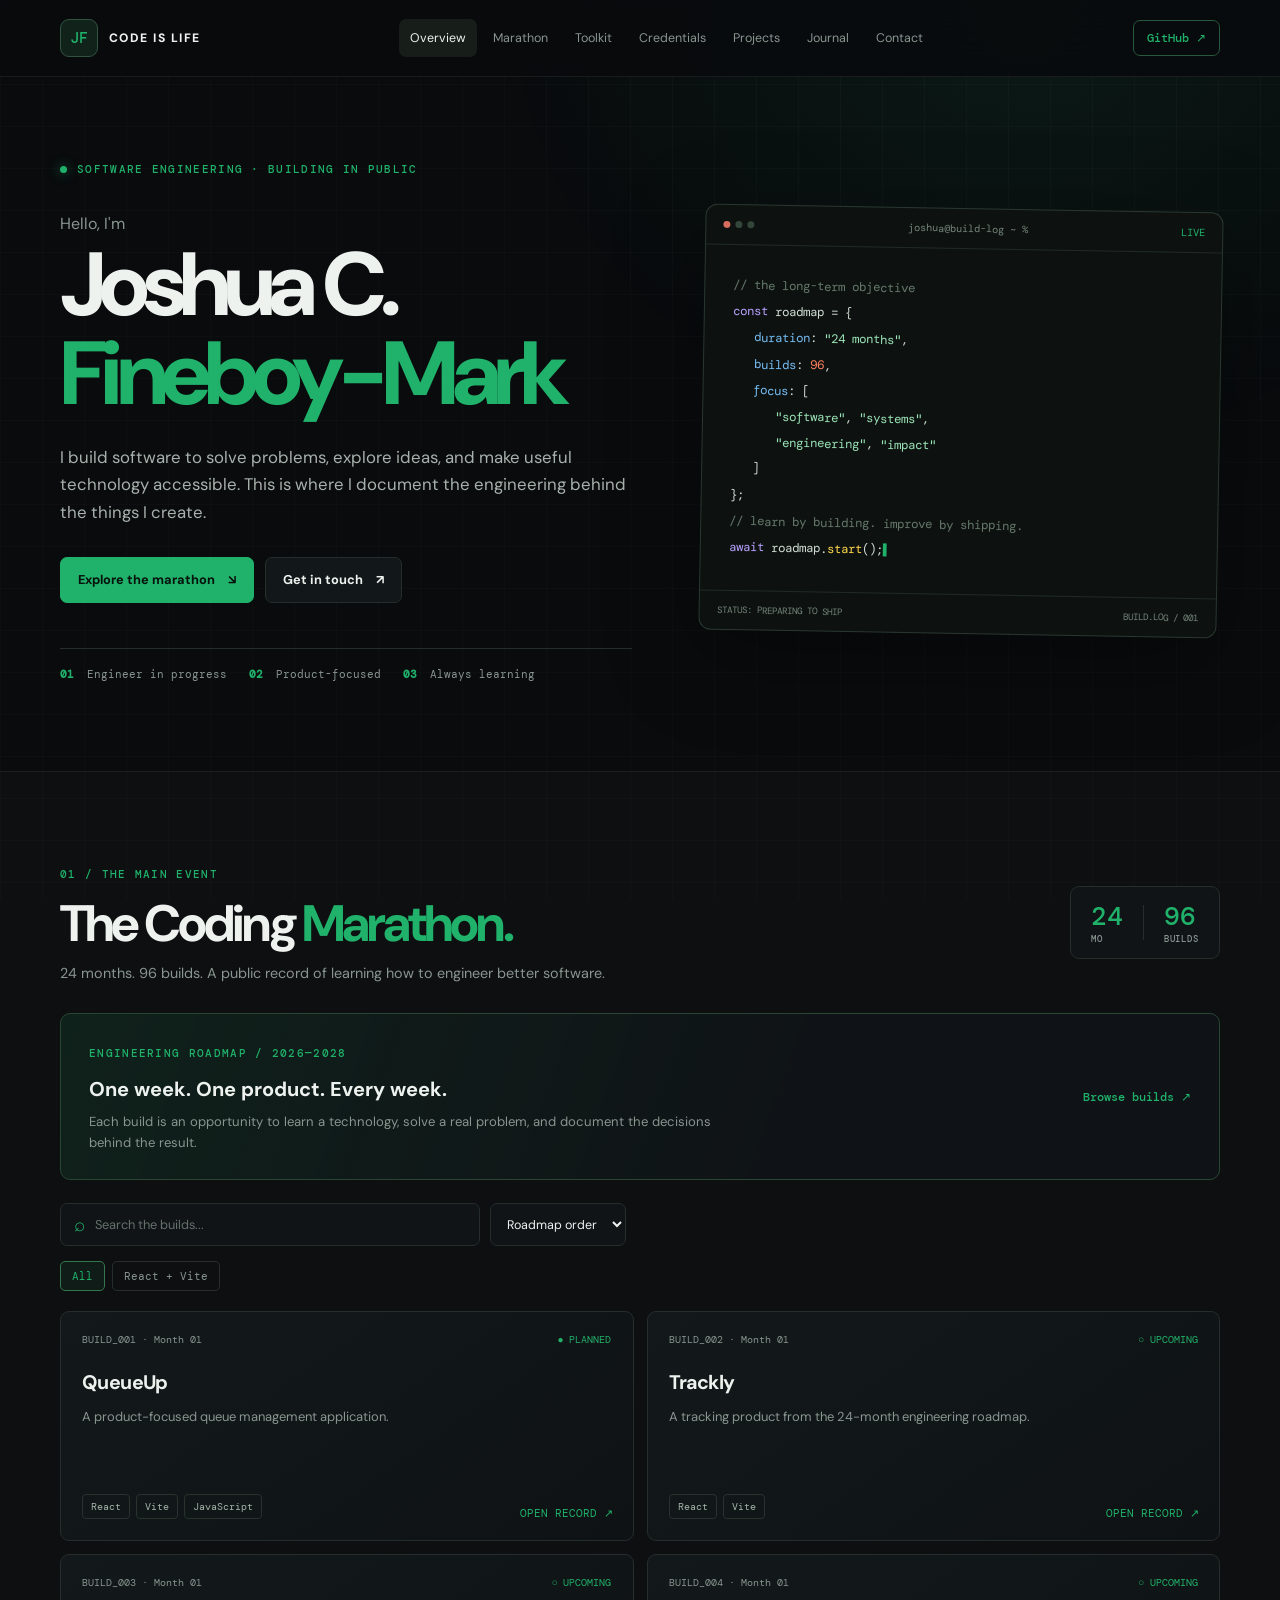
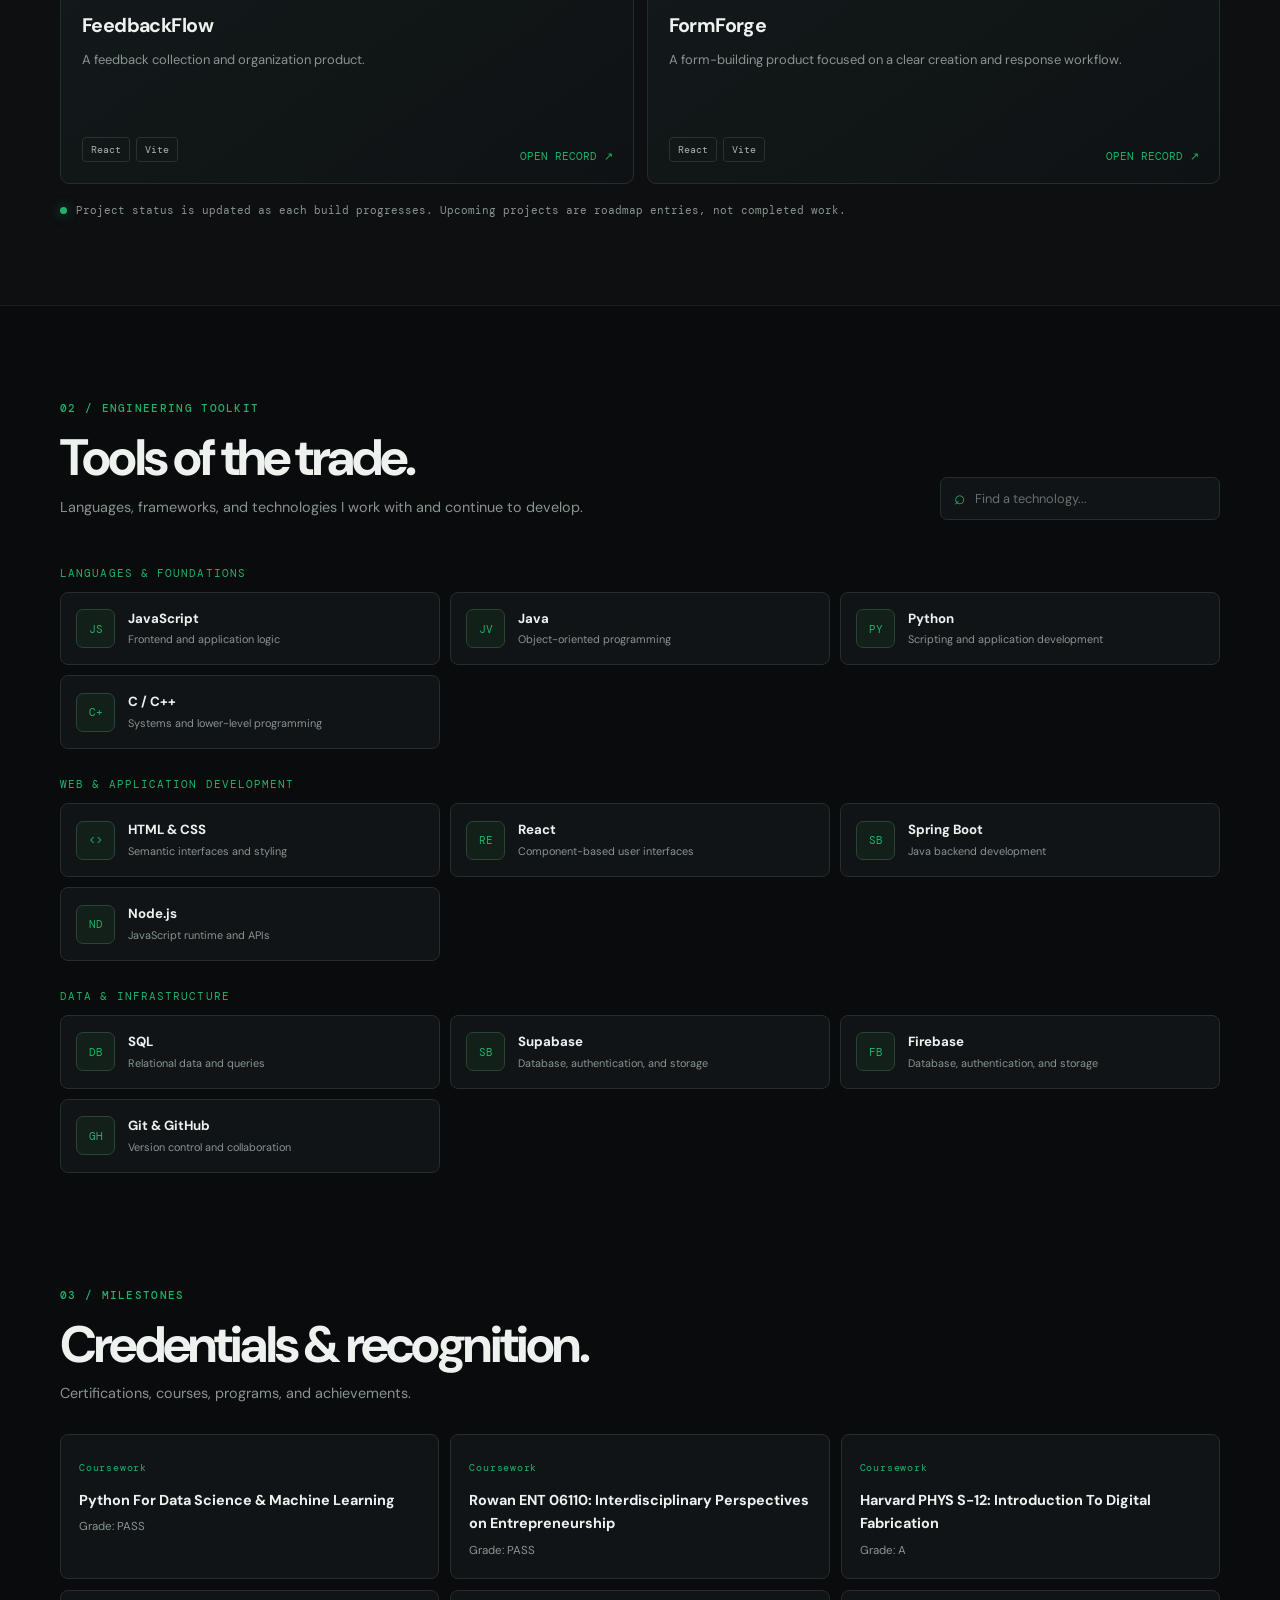
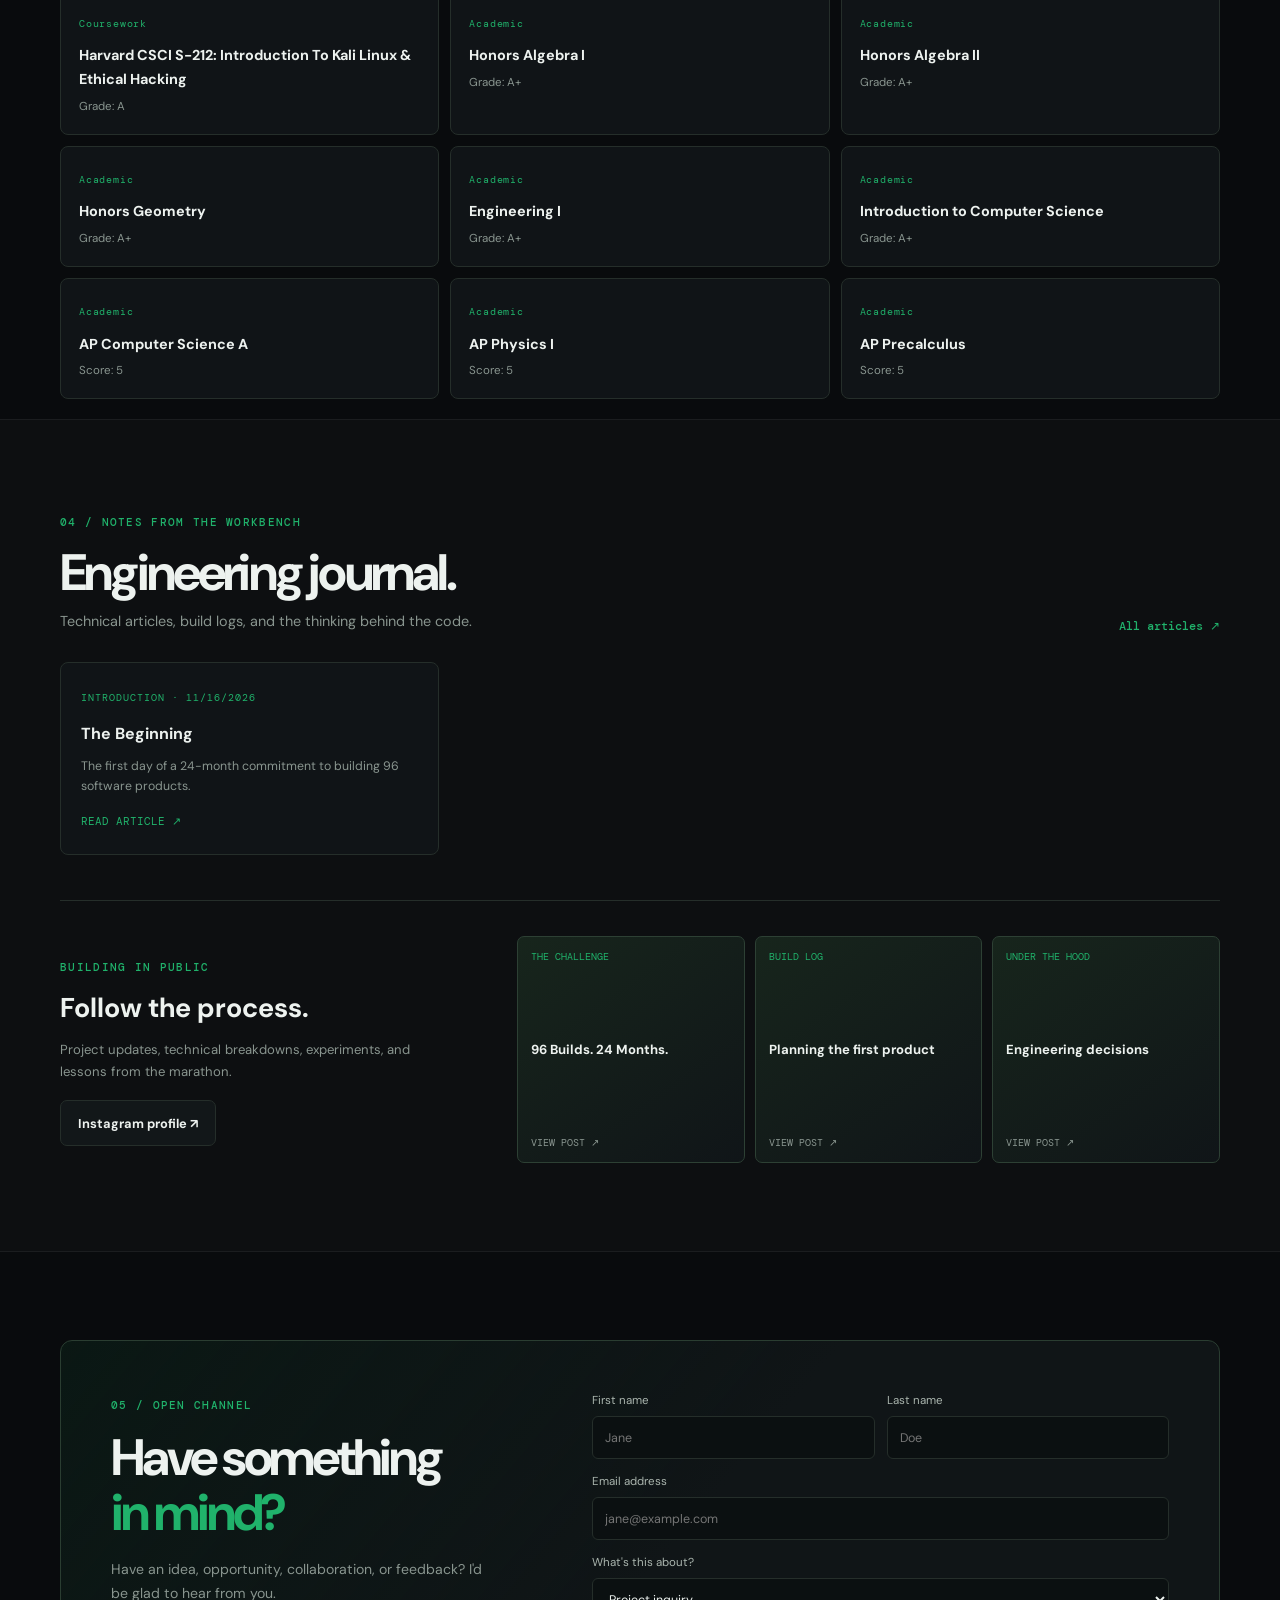
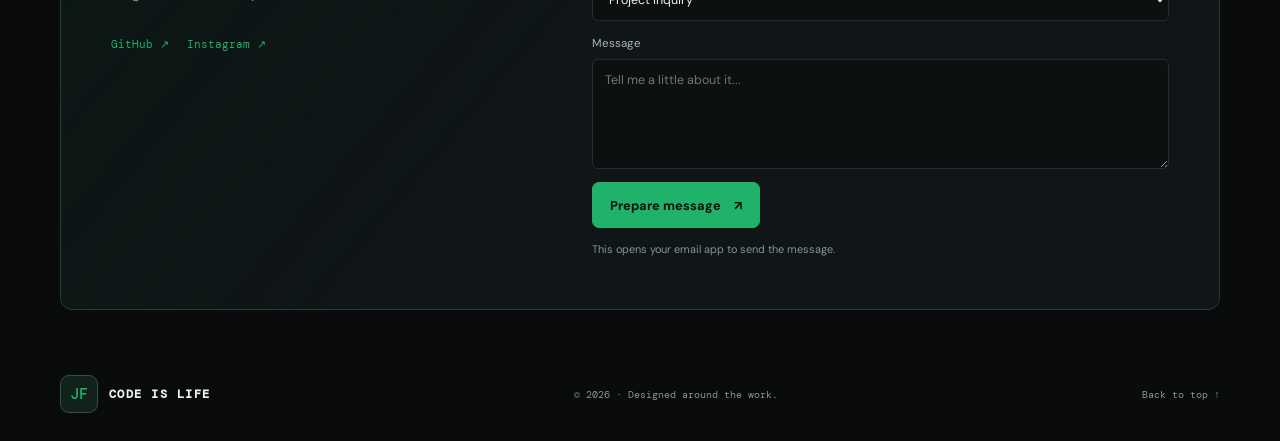
==== commit 3714b72d: "Work" ====
--- a/index.html
+++ b/index.html
@@ -142,14 +142,14 @@
                     <div><span class="section-kicker">04 / NOTES FROM THE WORKBENCH</span>
                         <h2>Engineering journal.</h2>
                         <p>Technical articles, build logs, and the thinking behind the code.</p>
-                    </div><a class="text-link" href="blog/index.html">All articles ↗</a>
+                    </div><a class="text-link" href="journal.html">All articles ↗</a>
                 </div>
                 <div class="journal-grid" id="blogGrid"></div>
                 <div class="social-strip">
                     <div class="social-copy"><span class="section-kicker">BUILDING IN PUBLIC</span>
                         <h3>Follow the process.</h3>
-                        <p>Project updates, technical breakdowns, experiments, and lessons from the marathon.</p><a
-                            class="button button-secondary" id="instagramProfile"
+                        <p>Project updates, technical breakdowns, experiments, and lessons from the marathon.</p>
+                        <a class="button button-secondary" id="instagramProfile"
                             href="https://www.instagram.com/cr3o.engineering/" target="_blank" rel="noopener">Instagram
                             profile ↗</a>
                     </div>
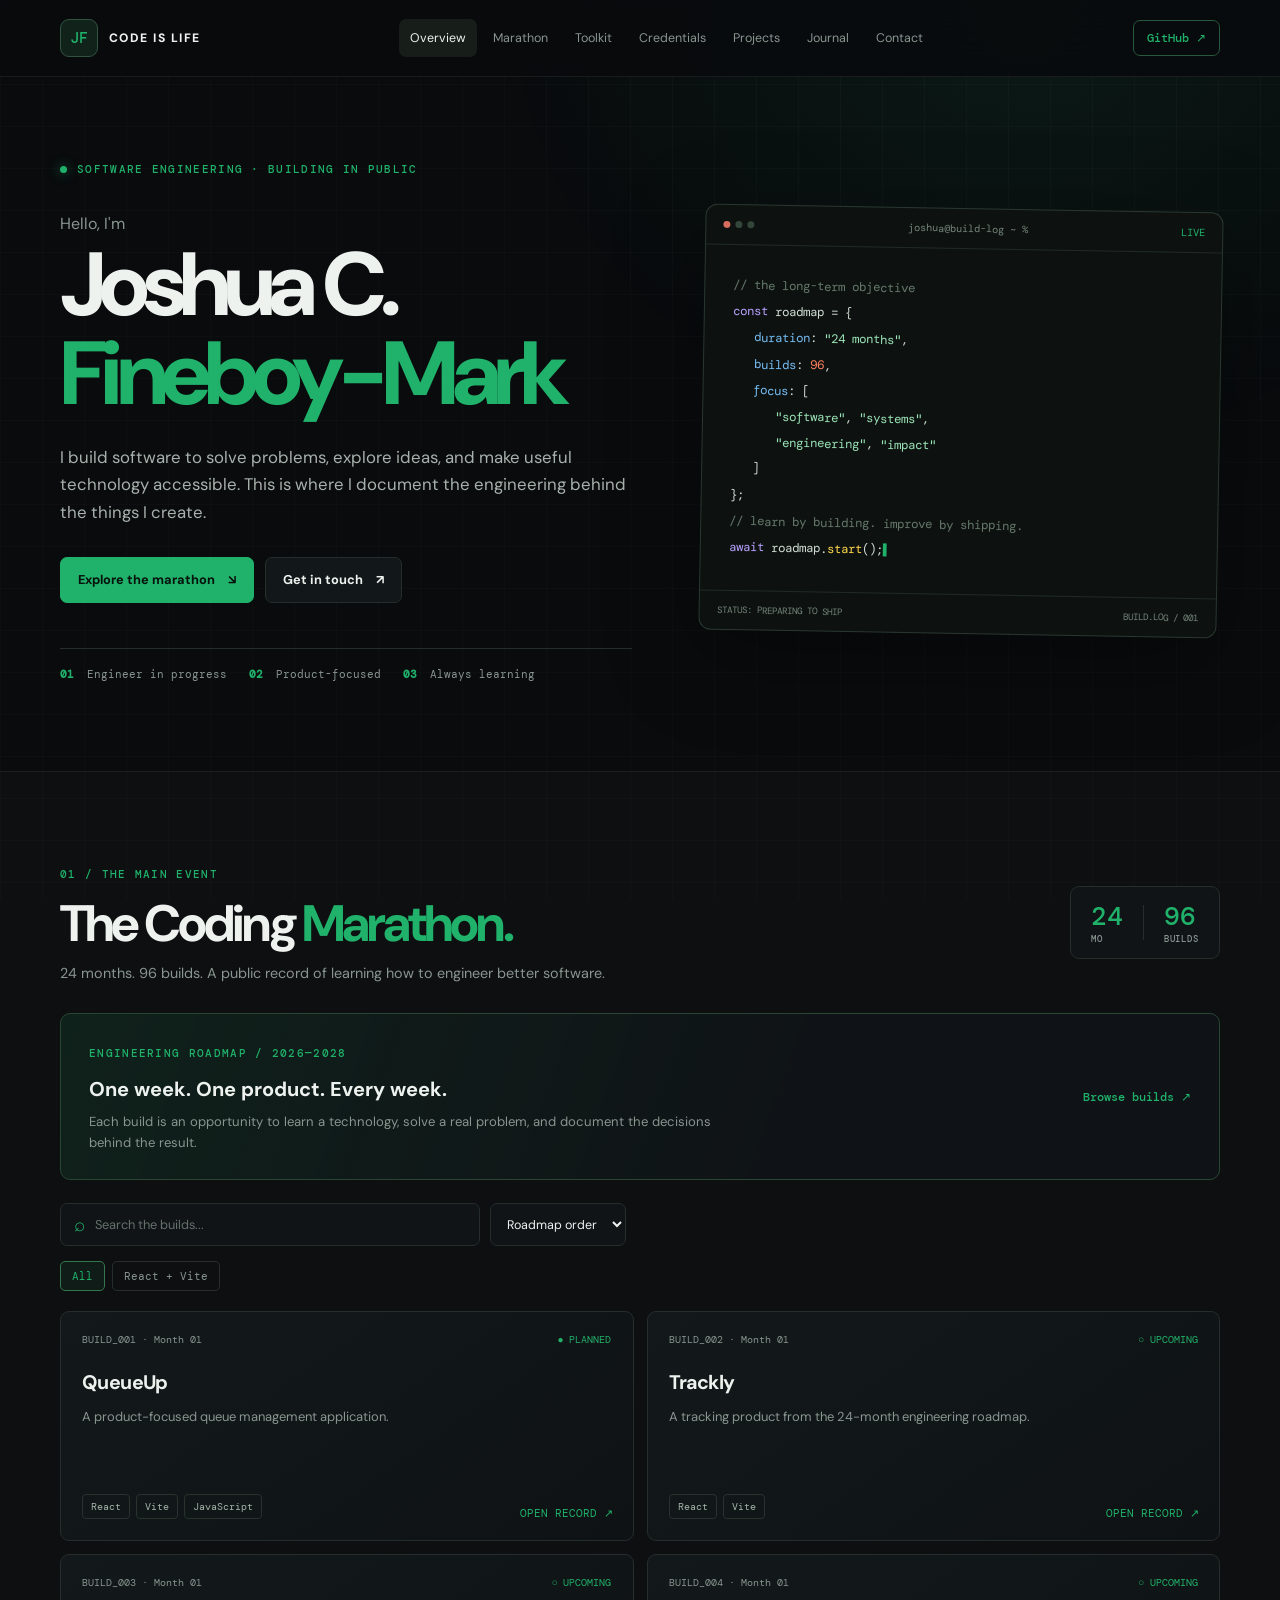
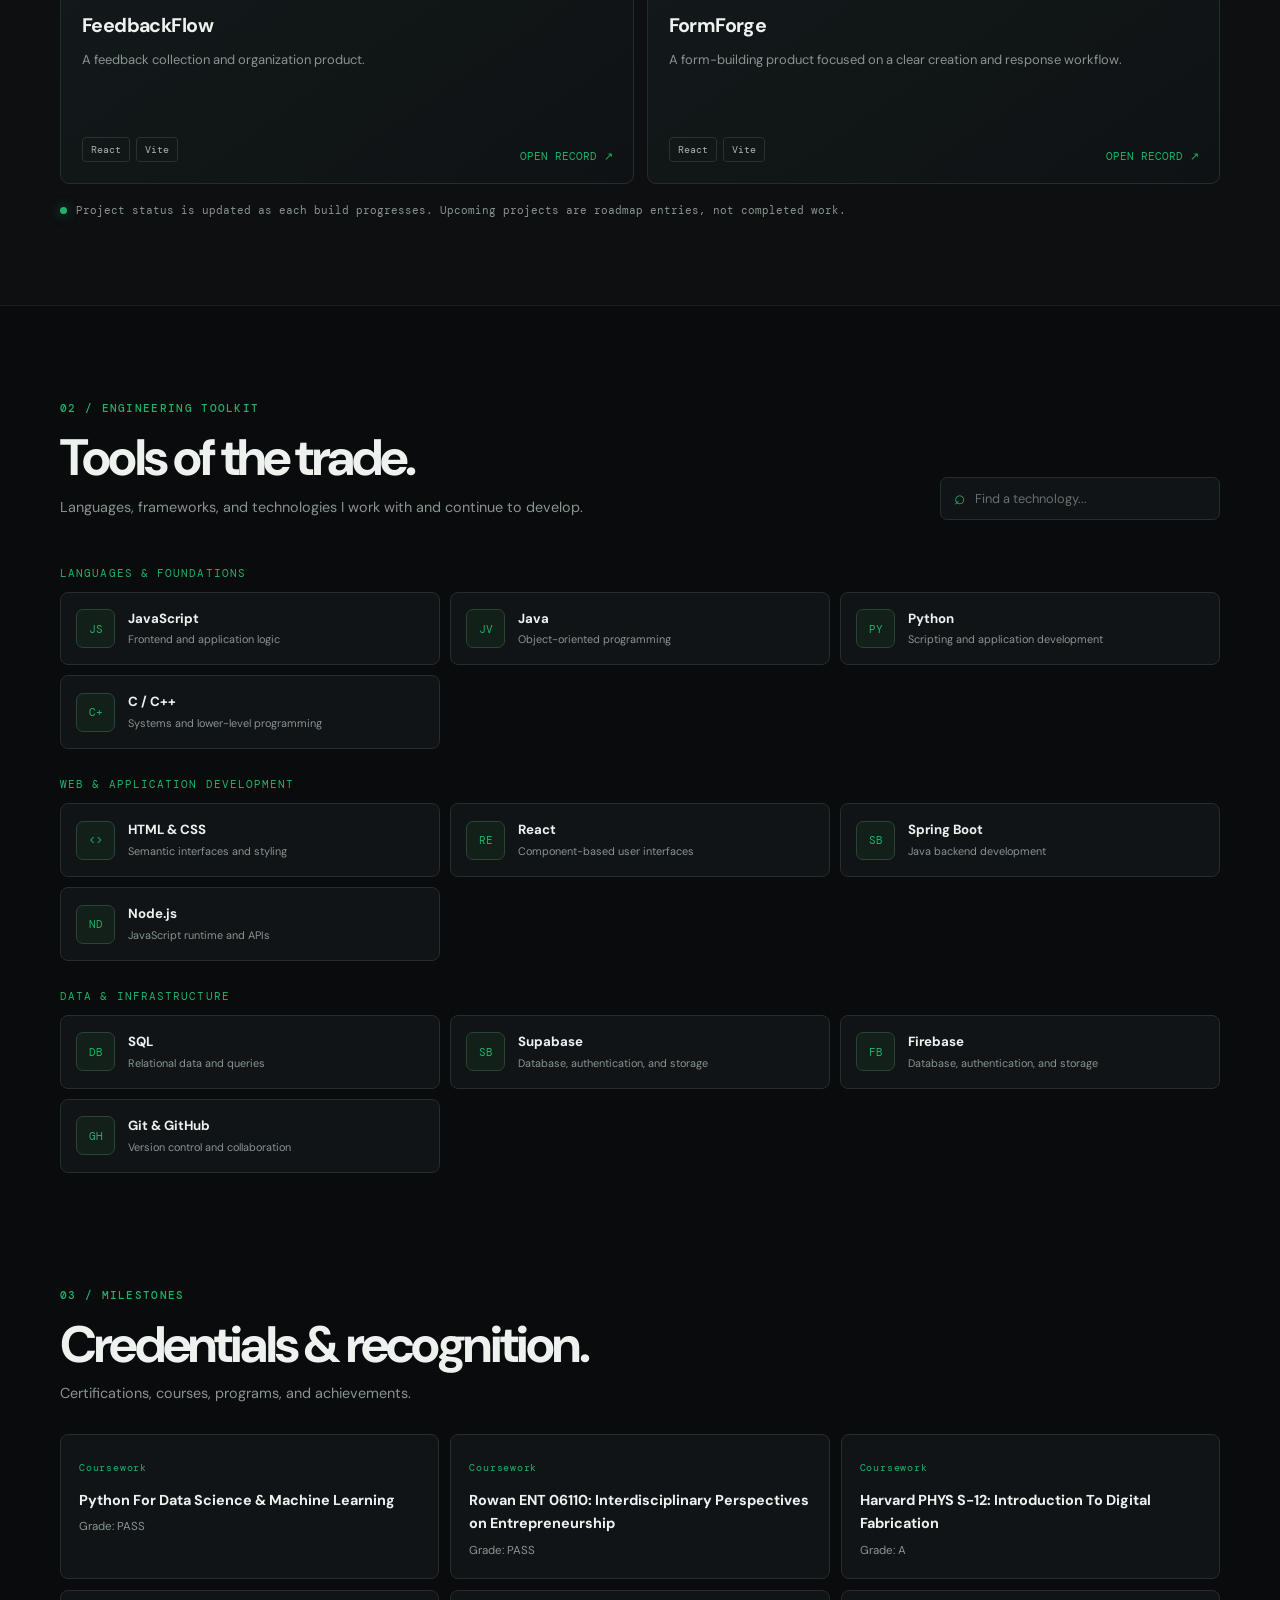
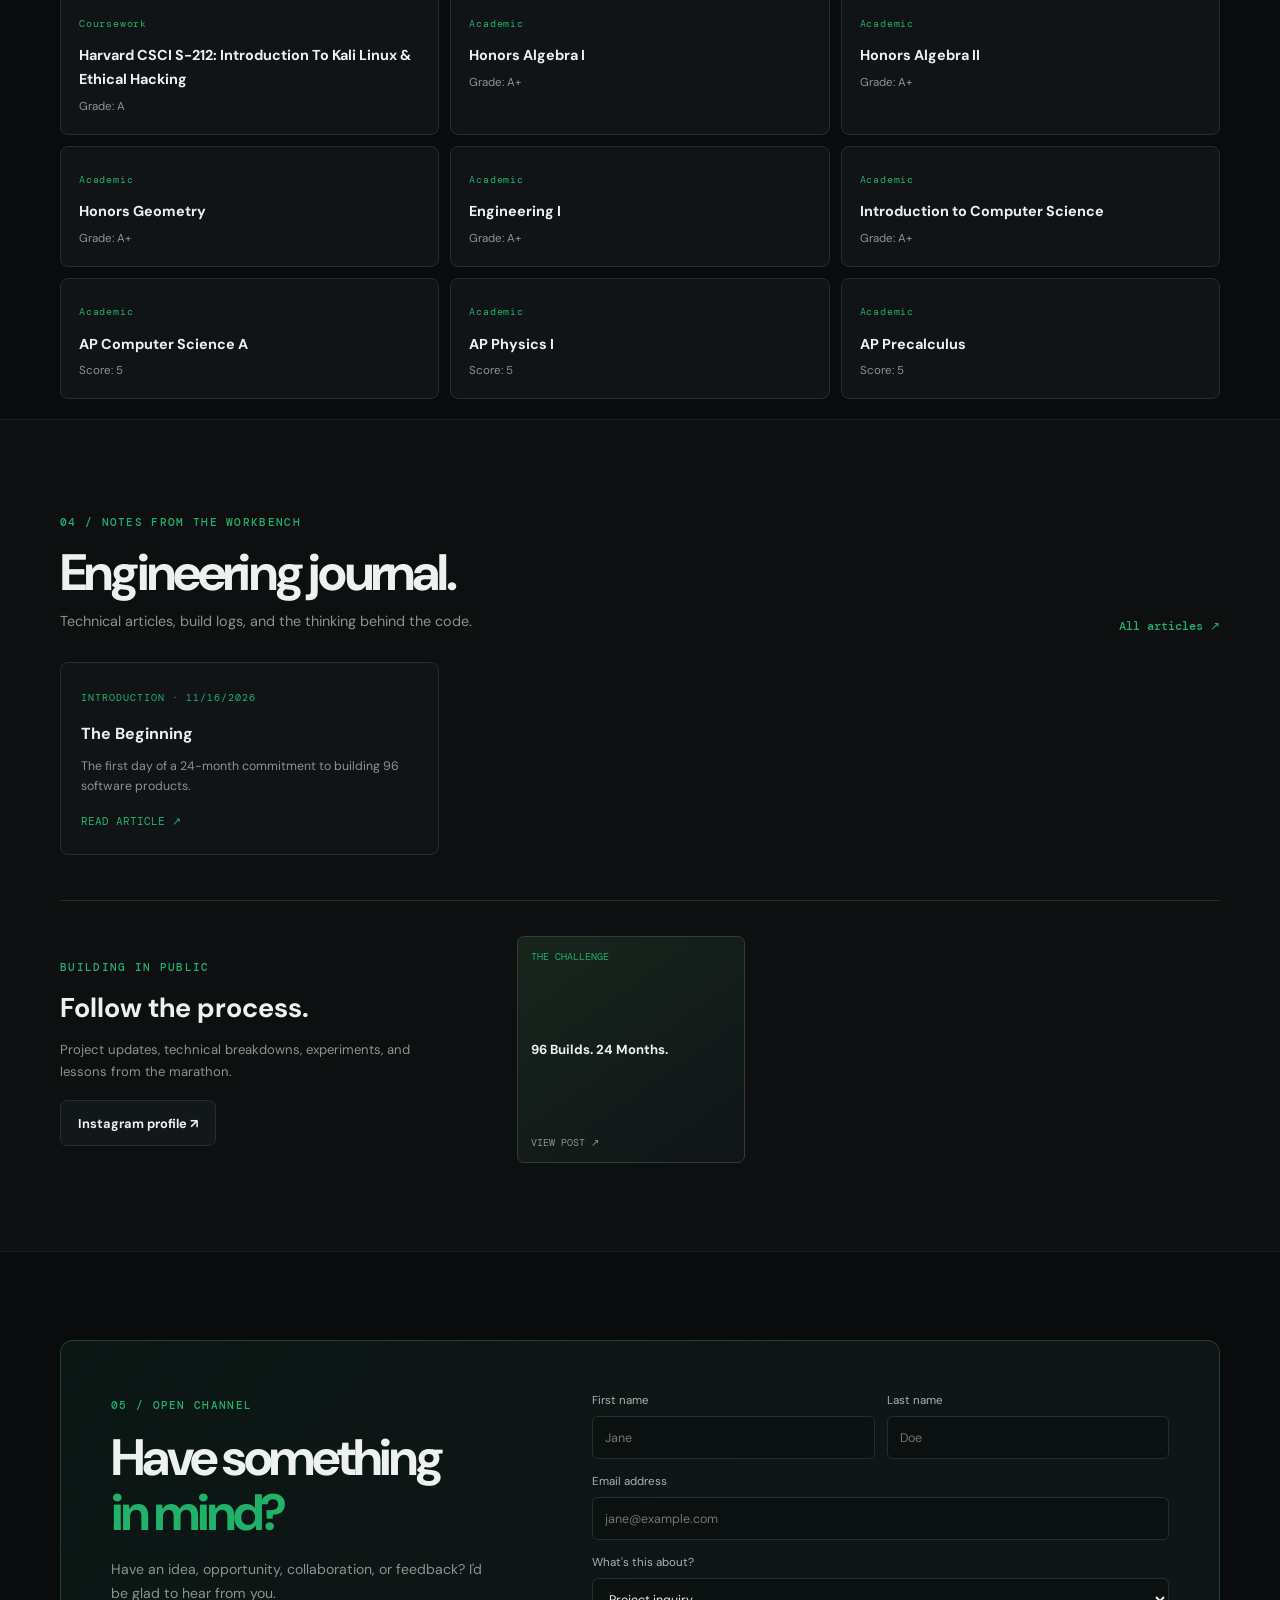
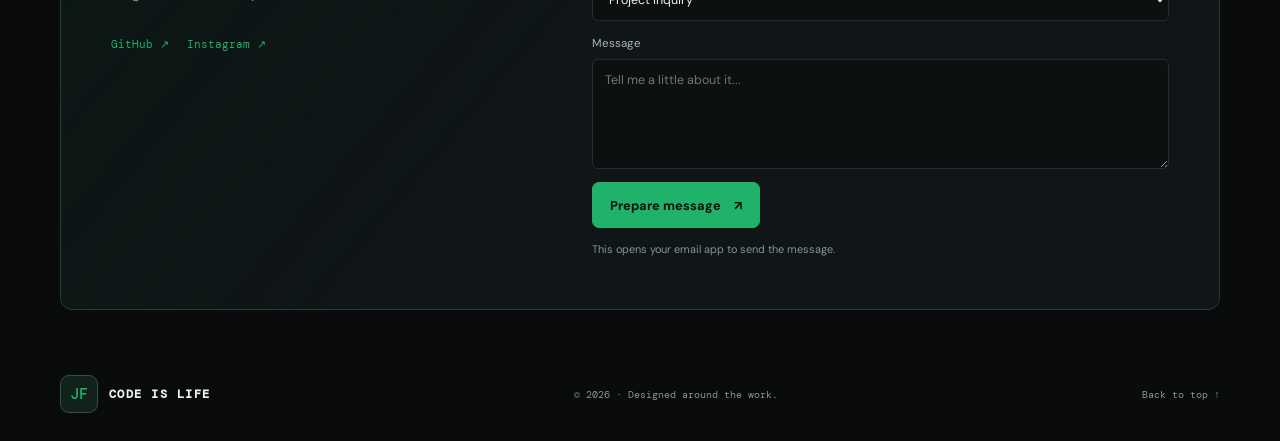
==== commit 739d3a78: "Updates" ====
--- a/index.html
+++ b/index.html
@@ -97,7 +97,7 @@
                         <p>Each build is an opportunity to learn a technology, solve a real problem, and document the
                             decisions behind the result.</p>
                     </div>
-                    <a class="text-link" href="#projects">Browse builds <span>↗</span></a>
+                    <a class="text-link" href="pages/thecodingmarathon/marathon.html">Browse builds <span>↗</span></a>
                 </div>
                 <div class="project-toolbar">
                     <label class="search-field"><span>⌕</span><input id="projectsSearch" type="search"
